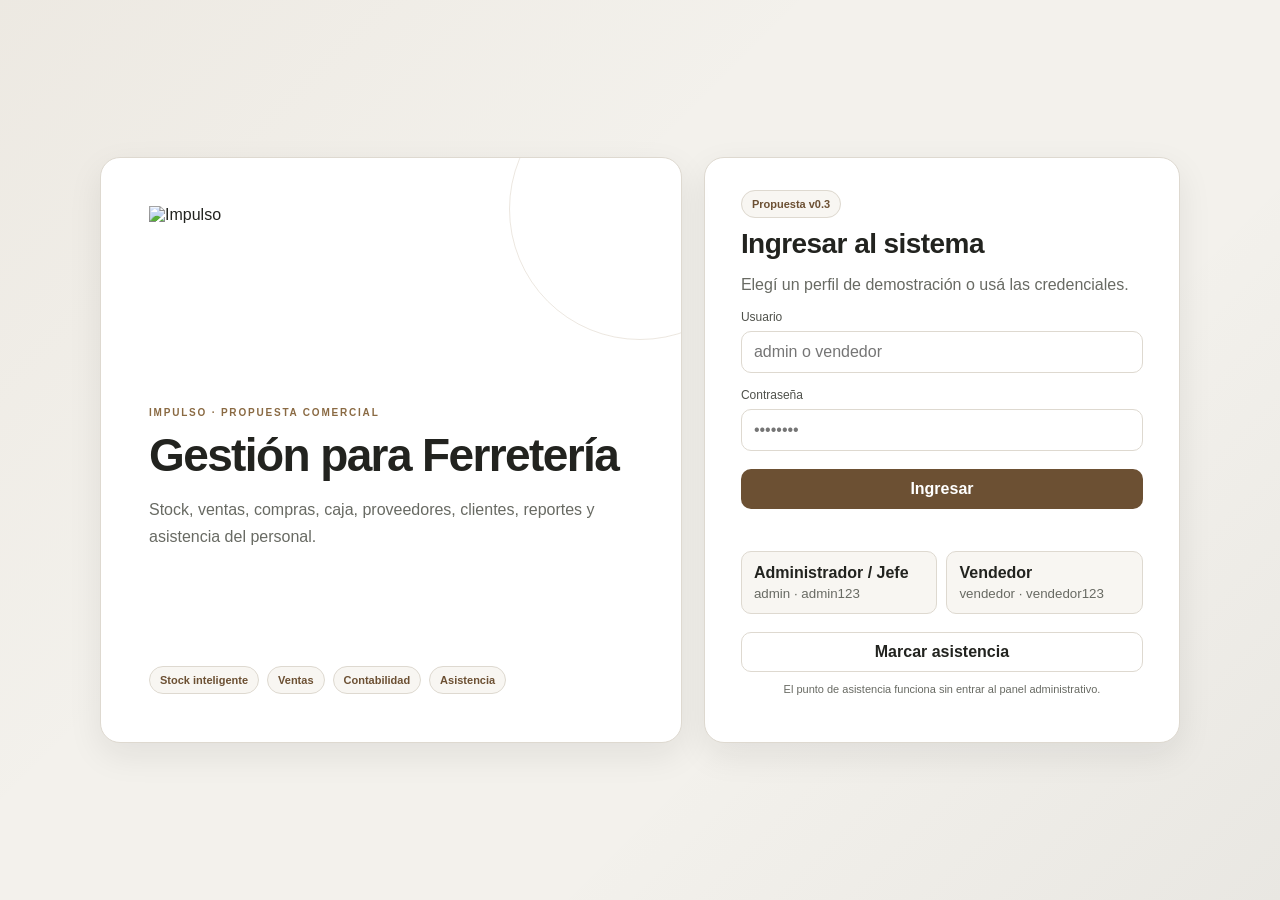
==== index.html @ e86661f8 "Add files via upload" ====
<!doctype html>
<html lang="es">
<head>
  <meta charset="utf-8">
  <meta name="viewport" content="width=device-width,initial-scale=1">
  <title>Impulso | Ferretería Demo v0.2</title>
  <link rel="stylesheet" href="styles.css">
</head>
<body>
<div id="toast" class="toast"></div>

<!-- LOGIN -->
<section id="loginView" class="login-view">
  <div class="login-layout">
    <div class="brand-panel">
      <img src="assets/logo-impulso.png" alt="Impulso" class="login-logo">
      <div>
        <span class="eyebrow">IMPULSO · PROPUESTA COMERCIAL</span>
        <h1>Gestión para Ferretería</h1>
        <p>Stock, ventas, compras, caja, proveedores, clientes, reportes y asistencia del personal.</p>
      </div>
      <div class="feature-chips">
        <span>Stock inteligente</span><span>Ventas</span><span>Contabilidad</span><span>Asistencia</span>
      </div>
    </div>

    <div class="login-card">
      <span class="pill">Propuesta v0.3</span>
      <h2>Ingresar al sistema</h2>
      <p class="muted">Elegí un perfil de demostración o usá las credenciales.</p>
      <form id="loginForm">
        <label>Usuario</label>
        <input id="username" autocomplete="username" placeholder="admin o vendedor" required>
        <label>Contraseña</label>
        <input id="password" type="password" autocomplete="current-password" placeholder="••••••••" required>
        <button class="btn primary full" type="submit">Ingresar</button>
        <div id="loginError" class="error"></div>
      </form>

      <div class="demo-users">
        <button class="demo-user" data-user="admin" data-pass="admin123">
          <b>Administrador / Jefe</b><small>admin · admin123</small>
        </button>
        <button class="demo-user" data-user="vendedor" data-pass="vendedor123">
          <b>Vendedor</b><small>vendedor · vendedor123</small>
        </button>
      </div>

      <button id="openAttendanceKiosk" class="btn secondary full">Marcar asistencia</button>
      <p class="tiny muted center">El punto de asistencia funciona sin entrar al panel administrativo.</p>
    </div>
  </div>
</section>

<!-- APP -->
<section id="appView" class="app-view hidden">
  <aside class="sidebar">
    <div class="sidebar-brand">
      <img src="assets/logo-impulso.png" alt="Impulso">
      <div><strong>IMPULSO</strong><small>Ferretería</small></div>
    </div>

    <nav id="navMenu" class="nav-menu">
      <button class="nav-item active" data-section="dashboard"><span>Dashboard</span></button>
      <button class="nav-item seller-access" data-section="ventas"><span>Ventas</span></button>
      <button class="nav-item seller-access" data-section="inventario"><span>Inventario</span></button>
      <button class="nav-item admin-only" data-section="movimientos"><span>Stock / Movimientos</span></button>
      <button class="nav-item admin-only" data-section="compras"><span>Compras</span></button>
      <button class="nav-item admin-only" data-section="proveedores"><span>Proveedores</span></button>
      <button class="nav-item seller-access" data-section="clientes"><span>Clientes</span></button>
      <button class="nav-item admin-only" data-section="contabilidad"><span>Caja / Contabilidad</span></button>
      <button class="nav-item admin-only" data-section="asistencia"><span>Asistencia</span></button>
      <button class="nav-item admin-only" data-section="reportes"><span>Reportes</span></button>
      <button class="nav-item admin-only" data-section="usuarios"><span>Usuarios</span></button>
    </nav>

    <div class="sidebar-footer">
      <div class="user-card">
        <strong id="sidebarUser">Usuario</strong>
        <small id="sidebarRole">Rol</small>
      </div>
      <button id="logoutBtn" class="btn ghost full">Cerrar sesión</button>
    </div>
  </aside>

  <main class="main">
    <header class="topbar">
      <div>
        <span class="eyebrow">FERRETERÍA · SISTEMA DE GESTIÓN</span>
        <h2 id="pageTitle">Dashboard</h2>
      </div>
      <div class="top-actions">
        <div class="status"><i></i><span>Entorno de demostración</span></div>
        <button id="resetDemo" class="btn ghost small">Restablecer demo</button>
      </div>
    </header>

    <div class="content">

      <!-- DASHBOARD -->
      <section id="dashboard" class="section active">
        <div class="hero">
          <div>
            <span class="pill">Resumen general</span>
            <h3>Visión general del negocio</h3>
            <p>Información operativa y financiera organizada para el seguimiento diario.</p>
          </div>
          <div class="hero-actions">
            <button class="btn primary seller-access" data-go="ventas">+ Nueva venta</button>
            <button class="btn secondary admin-only" data-go="compras">+ Registrar compra</button>
          </div>
        </div>

        <div class="stats-grid">
          <article class="stat-card"><span>Ventas de hoy</span><strong id="kpiSalesToday">$0</strong><small id="kpiSalesCount">0 operaciones</small></article>
          <article class="stat-card"><span>Productos</span><strong id="kpiProducts">0</strong><small>artículos activos</small></article>
          <article class="stat-card"><span>Stock crítico</span><strong id="kpiLowStock">0</strong><small>requieren reposición</small></article>
          <article class="stat-card admin-only"><span>Resultado del mes</span><strong id="kpiMonthResult">$0</strong><small>ingresos - egresos</small></article>
        </div>

        <div class="grid-2">
          <article class="panel">
            <div class="panel-head"><div><h3>Productos con stock bajo</h3><p>Prioridad de reposición.</p></div></div>
            <div id="lowStockList" class="list"></div>
          </article>
          <article class="panel">
            <div class="panel-head"><div><h3>Actividad reciente</h3><p>Últimos movimientos del negocio.</p></div></div>
            <div id="recentActivity" class="list"></div>
          </article>
        </div>

        <div class="panel admin-only top-gap">
          <div class="panel-head">
            <div><h3>Resumen mensual</h3><p>Comparación visual de ingresos y egresos.</p></div>
          </div>
          <div id="monthlyBars" class="bars"></div>
        </div>
      </section>

      <!-- VENTAS -->
      <section id="ventas" class="section seller-access">
        <div class="section-toolbar">
          <div><h3>Ventas</h3><p>Registrar ventas y consultar comprobantes recientes.</p></div>
          <button id="newSaleBtn" class="btn primary">+ Nueva venta</button>
        </div>
        <div class="stats-grid compact-3">
          <article class="stat-card"><span>Ventas de hoy</span><strong id="salesTodayTotal">$0</strong><small>importe total</small></article>
          <article class="stat-card"><span>Operaciones hoy</span><strong id="salesTodayCount">0</strong><small>comprobantes</small></article>
          <article class="stat-card"><span>Ticket promedio</span><strong id="avgTicket">$0</strong><small>promedio del día</small></article>
        </div>
        <div class="panel">
          <div class="filters">
            <input id="saleSearch" placeholder="Buscar por comprobante, cliente o vendedor...">
            <input id="saleDate" type="date">
            <select id="saleMethod"><option value="">Todos los medios</option><option>Efectivo</option><option>Transferencia</option><option>Tarjeta</option><option>Mixto</option></select>
          </div>
          <div class="table-wrap">
            <table>
              <thead><tr><th>Comprobante</th><th>Fecha</th><th>Cliente</th><th>Items</th><th>Total</th><th>Medio</th><th>Vendedor</th></tr></thead>
              <tbody id="salesTable"></tbody>
            </table>
          </div>
        </div>
      </section>

      <!-- INVENTARIO -->
      <section id="inventario" class="section seller-access">
        <div class="section-toolbar">
          <div><h3>Inventario</h3><p>Consulta rápida de productos, precios y disponibilidad.</p></div>
          <button id="newProductBtn" class="btn primary admin-only">+ Producto</button>
        </div>
        <div class="panel">
          <div class="filters filters-4">
            <input id="productSearch" placeholder="Nombre, código, marca o categoría...">
            <select id="categoryFilter"><option value="">Todas las categorías</option></select>
            <select id="brandFilter"><option value="">Todas las marcas</option></select>
            <select id="stockFilter"><option value="">Todo el stock</option><option value="low">Stock bajo</option><option value="ok">Stock normal</option><option value="zero">Sin stock</option></select>
          </div>
          <div class="table-wrap">
            <table>
              <thead><tr><th>Código</th><th>Producto</th><th>Marca</th><th>Categoría</th><th>Unidad</th><th class="admin-only">Costo</th><th>Venta</th><th>Stock</th><th>Mín.</th><th>Estado</th><th class="admin-only"></th></tr></thead>
              <tbody id="productsTable"></tbody>
            </table>
          </div>
        </div>
      </section>

      <!-- MOVIMIENTOS -->
      <section id="movimientos" class="section admin-only">
        <div class="section-toolbar">
          <div><h3>Stock y movimientos</h3><p>Trazabilidad de entradas, salidas y ajustes.</p></div>
          <button id="newStockMoveBtn" class="btn primary">+ Movimiento</button>
        </div>
        <div class="panel">
          <div class="filters">
            <input id="moveSearch" placeholder="Buscar producto, motivo o usuario...">
            <select id="moveType"><option value="">Todos los tipos</option><option>Entrada</option><option>Salida</option><option>Ajuste</option></select>
            <input id="moveDate" type="date">
          </div>
          <div class="table-wrap">
            <table>
              <thead><tr><th>Fecha</th><th>Producto</th><th>Tipo</th><th>Cantidad</th><th>Motivo</th><th>Usuario</th></tr></thead>
              <tbody id="movesTable"></tbody>
            </table>
          </div>
        </div>
      </section>

      <!-- COMPRAS -->
      <section id="compras" class="section admin-only">
        <div class="section-toolbar">
          <div><h3>Compras</h3><p>Ingresos de mercadería y costos de reposición.</p></div>
          <button id="newPurchaseBtn" class="btn primary">+ Registrar compra</button>
        </div>
        <div class="panel">
          <div class="filters">
            <input id="purchaseSearch" placeholder="Proveedor, número o producto...">
            <input id="purchaseDate" type="date">
            <select id="purchaseStatus"><option value="">Todos los estados</option><option>Pagada</option><option>Pendiente</option></select>
          </div>
          <div class="table-wrap">
            <table>
              <thead><tr><th>Nº compra</th><th>Fecha</th><th>Proveedor</th><th>Productos</th><th>Total</th><th>Estado</th><th>Medio</th></tr></thead>
              <tbody id="purchasesTable"></tbody>
            </table>
          </div>
        </div>
      </section>

      <!-- PROVEEDORES -->
      <section id="proveedores" class="section admin-only">
        <div class="section-toolbar">
          <div><h3>Proveedores</h3><p>Contacto, saldo y actividad comercial.</p></div>
          <button id="newSupplierBtn" class="btn primary">+ Proveedor</button>
        </div>
        <div class="panel">
          <div class="filters two">
            <input id="supplierSearch" placeholder="Buscar proveedor, teléfono o rubro...">
            <select id="supplierBalance"><option value="">Todos</option><option value="debt">Con saldo pendiente</option><option value="clear">Sin deuda</option></select>
          </div>
          <div class="table-wrap">
            <table>
              <thead><tr><th>Proveedor</th><th>Rubro</th><th>Teléfono</th><th>Última compra</th><th>Saldo</th><th>Estado</th></tr></thead>
              <tbody id="suppliersTable"></tbody>
            </table>
          </div>
        </div>
      </section>

      <!-- CLIENTES -->
      <section id="clientes" class="section seller-access">
        <div class="section-toolbar">
          <div><h3>Clientes</h3><p>Datos de contacto e historial básico.</p></div>
          <button id="newClientBtn" class="btn primary">+ Cliente</button>
        </div>
        <div class="panel">
          <div class="filters two">
            <input id="clientSearch" placeholder="Buscar nombre, DNI/CUIT o teléfono...">
            <select id="clientType"><option value="">Todos</option><option>Consumidor final</option><option>Cuenta corriente</option><option>Profesional</option></select>
          </div>
          <div class="table-wrap">
            <table>
              <thead><tr><th>Cliente</th><th>DNI / CUIT</th><th>Teléfono</th><th>Tipo</th><th>Compras</th><th class="admin-only">Saldo</th></tr></thead>
              <tbody id="clientsTable"></tbody>
            </table>
          </div>
        </div>
      </section>

      <!-- CONTABILIDAD -->
      <section id="contabilidad" class="section admin-only">
        <div class="section-toolbar">
          <div><h3>Caja y contabilidad</h3><p>Ingresos, egresos y control de caja diaria.</p></div>
          <button id="newAccountingBtn" class="btn primary">+ Movimiento manual</button>
        </div>
        <div class="stats-grid compact-4">
          <article class="stat-card"><span>Ingresos</span><strong id="accountIncome">$0</strong><small>mes actual</small></article>
          <article class="stat-card"><span>Egresos</span><strong id="accountExpense">$0</strong><small>mes actual</small></article>
          <article class="stat-card"><span>Resultado</span><strong id="accountBalance">$0</strong><small>mes actual</small></article>
          <article class="stat-card"><span>Caja estimada</span><strong id="cashEstimate">$0</strong><small>movimientos en efectivo</small></article>
        </div>
        <div class="panel">
          <div class="filters filters-4">
            <input id="accountSearch" placeholder="Buscar concepto o usuario...">
            <select id="accountType"><option value="">Todos</option><option>Ingreso</option><option>Egreso</option></select>
            <select id="accountMethod"><option value="">Todos los medios</option><option>Efectivo</option><option>Transferencia</option><option>Tarjeta</option><option>Mixto</option></select>
            <input id="accountDate" type="date">
          </div>
          <div class="table-wrap">
            <table>
              <thead><tr><th>Fecha</th><th>Concepto</th><th>Origen</th><th>Tipo</th><th>Monto</th><th>Medio</th><th>Usuario</th></tr></thead>
              <tbody id="accountingTable"></tbody>
            </table>
          </div>
        </div>
      </section>

      <!-- ASISTENCIA -->
      <section id="asistencia" class="section admin-only">
        <div class="section-toolbar">
          <div><h3>Asistencia del personal</h3><p>Vista exclusiva del Jefe / Administrador.</p></div>
          <button id="openKioskFromAdmin" class="btn secondary">Abrir marcador</button>
        </div>
        <div class="stats-grid compact-4">
          <article class="stat-card"><span>Presentes hoy</span><strong id="attendancePresent">0</strong><small>empleados</small></article>
          <article class="stat-card"><span>Entradas hoy</span><strong id="attendanceEntries">0</strong><small>registros</small></article>
          <article class="stat-card"><span>Salidas hoy</span><strong id="attendanceExits">0</strong><small>registros</small></article>
          <article class="stat-card"><span>Personal activo</span><strong id="attendanceEmployees">0</strong><small>empleados</small></article>
        </div>
        <div class="panel">
          <div class="filters filters-4">
            <input id="attendanceSearch" placeholder="Empleado, DNI o sector...">
            <select id="attendanceEmployee"><option value="">Todos los empleados</option></select>
            <select id="attendanceType"><option value="">Entrada y salida</option><option>Entrada</option><option>Salida</option></select>
            <input id="attendanceDate" type="date">
          </div>
          <div class="table-wrap">
            <table>
              <thead><tr><th>Fecha</th><th>Hora</th><th>Empleado</th><th>DNI</th><th>Sector</th><th>Tipo</th><th>Método</th></tr></thead>
              <tbody id="attendanceTable"></tbody>
            </table>
          </div>
        </div>
      </section>

      <!-- REPORTES -->
      <section id="reportes" class="section admin-only">
        <div class="section-toolbar">
          <div><h3>Reportes</h3><p>Indicadores útiles para el dueño del negocio.</p></div>
        </div>
        <div class="report-grid">
          <article class="panel"><h3>Productos más vendidos</h3><div id="topProductsReport" class="report-list"></div></article>
          <article class="panel"><h3>Ventas por medio de pago</h3><div id="paymentReport" class="report-list"></div></article>
          <article class="panel"><h3>Valor del inventario</h3><div id="inventoryReport" class="big-report"></div></article>
          <article class="panel"><h3>Deuda a proveedores</h3><div id="supplierDebtReport" class="big-report"></div></article>
        </div>
      </section>

      <!-- USUARIOS -->
      <section id="usuarios" class="section admin-only">
        <div class="section-toolbar">
          <div><h3>Usuarios y permisos</h3><p>Accesos separados para administración y ventas.</p></div>
          <button id="newUserBtn" class="btn primary">+ Usuario</button>
        </div>
        <div class="role-boxes">
          <div><b>Administrador / Jefe</b><span>Acceso total, contabilidad, compras, proveedores, asistencia, reportes y usuarios.</span></div>
          <div><b>Vendedor</b><span>Ventas, consulta de inventario y clientes. Sin acceso a costos internos, contabilidad ni asistencia.</span></div>
        </div>
        <div class="panel">
          <div class="table-wrap">
            <table>
              <thead><tr><th>Nombre</th><th>Usuario</th><th>Rol</th><th>Estado</th><th>Último acceso</th></tr></thead>
              <tbody id="usersTable"></tbody>
            </table>
          </div>
        </div>
      </section>
    </div>
  </main>
</section>

<!-- MODAL GENERAL -->
<div id="modal" class="modal hidden">
  <div class="modal-card">
    <div class="modal-head">
      <div><span class="eyebrow">IMPULSO · FERRETERÍA</span><h3 id="modalTitle">Nuevo registro</h3></div>
      <button id="closeModal" class="icon-btn">✕</button>
    </div>
    <form id="modalForm" class="modal-form"></form>
  </div>
</div>

<!-- KIOSCO ASISTENCIA -->
<div id="attendanceKiosk" class="kiosk hidden">
  <div class="kiosk-card">
    <div class="kiosk-head">
      <img src="assets/logo-impulso.png" alt="Impulso">
      <div><span class="eyebrow">CONTROL DE ASISTENCIA</span><h2>Marcador de empleados</h2></div>
      <button id="closeKiosk" class="icon-btn">✕</button>
    </div>
    <div class="kiosk-time"><strong id="kioskTime">--:--</strong><span id="kioskDate">--</span></div>

    <div class="fingerprint-area">
      <div class="fingerprint"><span class="fingerprint-mark"></span></div>
      <div>
        <h3>Apoyá tu huella en el lector</h3>
        <p>En esta maqueta el lector es simulado. Elegí un empleado para demostrar cómo funcionaría.</p>
      </div>
    </div>

    <div id="kioskEmployees" class="employee-buttons"></div>
    <div id="kioskResult" class="kiosk-result">Esperando lectura...</div>
    <div class="tiny muted center">En la versión real, el empleado no seleccionaría su nombre: el lector identificaría la huella automáticamente.</div>
  </div>
</div>

<script src="app.js"></script>
</body>
</html>
---- styles.css ----
:root{
  --bg:#f3f1ec;--surface:#ffffff;--surface-soft:#f8f6f2;--surface-strong:#ebe7df;
  --sidebar:#20211f;--sidebar-soft:#2a2b28;--text:#22231f;--text-soft:#686a63;
  --line:#ded9d0;--line-dark:#3a3b37;--accent:#8a6a43;--accent-soft:#e9dfd1;
  --accent-dark:#6c5033;--success:#51725e;--warning:#9b7742;--danger:#8a5652;
  --shadow:0 12px 34px rgba(31,31,28,.08);--shadow-soft:0 4px 14px rgba(31,31,28,.05);--radius:14px
}
*{box-sizing:border-box}html,body{margin:0;min-height:100%;font-family:Inter,Segoe UI,Arial,sans-serif;background:var(--bg);color:var(--text)}
button,input,select{font:inherit}button{cursor:pointer}.hidden{display:none!important}.muted{color:var(--text-soft)}.tiny{font-size:11px}.center{text-align:center}
.login-view{min-height:100vh;display:grid;place-items:center;padding:28px;background:linear-gradient(135deg,rgba(138,106,67,.06),transparent 38%),linear-gradient(315deg,rgba(45,46,42,.05),transparent 34%),var(--bg)}
.login-layout{width:min(1080px,100%);display:grid;grid-template-columns:1.1fr .9fr;gap:22px}
.brand-panel,.login-card{background:var(--surface);border:1px solid var(--line);border-radius:20px;box-shadow:var(--shadow)}
.brand-panel{padding:48px;min-height:560px;display:flex;flex-direction:column;justify-content:space-between;position:relative;overflow:hidden}
.brand-panel:after{content:"";position:absolute;width:260px;height:260px;border:1px solid rgba(138,106,67,.16);border-radius:50%;right:-90px;top:-80px}
.login-logo{width:96px;height:96px;object-fit:contain;z-index:1}.brand-panel h1{font-size:46px;line-height:1.04;margin:12px 0 14px;letter-spacing:-.035em}
.brand-panel p{font-size:16px;line-height:1.7;color:var(--text-soft);max-width:620px}.eyebrow{font-size:10px;font-weight:800;letter-spacing:.18em;color:var(--accent);text-transform:uppercase}
.feature-chips{display:flex;gap:8px;flex-wrap:wrap}.feature-chips span,.pill{border:1px solid var(--line);background:var(--surface-soft);color:var(--accent-dark);padding:7px 10px;border-radius:999px;font-size:11px;font-weight:700}
.login-card{padding:36px;align-self:center}.login-card h2{font-size:28px;margin:16px 0 7px;letter-spacing:-.02em}
label{display:block;font-size:12px;color:#4f514b;margin:15px 0 7px}input,select{width:100%;background:#fff;color:var(--text);border:1px solid var(--line);border-radius:10px;padding:11px 12px;outline:none;transition:.18s}
input:focus,select:focus{border-color:#aa8a63;box-shadow:0 0 0 3px rgba(138,106,67,.09)}
.btn{border:1px solid transparent;border-radius:10px;padding:10px 14px;font-weight:700;color:#fff;background:var(--sidebar);transition:.18s}.btn:hover{transform:translateY(-1px);box-shadow:var(--shadow-soft)}
.btn.primary{background:var(--accent-dark)}.btn.secondary{background:#fff;border-color:var(--line);color:var(--text)}.btn.ghost{background:transparent;border-color:var(--line-dark);color:#e7e5df}.btn.small{padding:8px 10px;font-size:12px}.full{width:100%;margin-top:18px}
.demo-users{display:grid;grid-template-columns:1fr 1fr;gap:9px;margin-top:18px}.demo-user{background:var(--surface-soft);color:var(--text);border:1px solid var(--line);border-radius:10px;padding:12px;text-align:left;transition:.18s}.demo-user:hover{border-color:#b79b79;background:#fbfaf7}.demo-user small{display:block;color:var(--text-soft);margin-top:4px}.error{color:var(--danger);font-size:12px;min-height:16px;margin-top:8px}
.app-view{min-height:100vh;display:grid;grid-template-columns:250px minmax(0,1fr)}.sidebar{position:sticky;top:0;height:100vh;background:var(--sidebar);border-right:1px solid #171815;padding:18px;display:flex;flex-direction:column;overflow:auto}
.sidebar-brand{display:flex;align-items:center;gap:11px;padding:4px 5px 20px;border-bottom:1px solid var(--line-dark);margin-bottom:14px}.sidebar-brand img{width:40px;height:40px;object-fit:contain;border-radius:8px}.sidebar-brand strong{display:block;letter-spacing:.09em;color:#f5f2ea;font-size:13px}.sidebar-brand small{color:#9e9f98;font-size:11px}
.nav-menu{display:flex;flex-direction:column;gap:3px}.nav-item{position:relative;border:0;background:transparent;color:#b8b8b1;text-align:left;padding:10px 11px 10px 14px;border-radius:8px;display:flex;align-items:center;font-size:12.5px;transition:.16s}.nav-item:before{content:"";width:3px;height:16px;border-radius:3px;background:transparent;margin-right:10px}.nav-item:hover{background:#292a27;color:#f4f1e9}.nav-item.active{background:#302f2b;color:#fff}.nav-item.active:before{background:#b79a76}
.sidebar-footer{margin-top:auto;padding-top:16px}.user-card{border:1px solid var(--line-dark);background:#262724;border-radius:10px;padding:11px}.user-card strong,.user-card small{display:block}.user-card strong{color:#f3efe7}.user-card small{color:#9b9c96;margin-top:3px}
.main{min-width:0}.topbar{height:82px;display:flex;align-items:center;justify-content:space-between;border-bottom:1px solid var(--line);padding:0 26px;background:rgba(243,241,236,.92);backdrop-filter:blur(12px);position:sticky;top:0;z-index:5}.topbar h2{margin:5px 0 0;font-size:21px;letter-spacing:-.02em}.top-actions{display:flex;gap:10px;align-items:center}.status{display:flex;gap:7px;align-items:center;color:var(--text-soft);font-size:11px}.status i{width:7px;height:7px;border-radius:50%;background:var(--success)}.topbar .btn.ghost{border-color:var(--line);color:var(--text);background:#fff}
.content{padding:24px}.section{display:none}.section.active{display:block}.hero{border:1px solid var(--line);background:linear-gradient(135deg,#fff,#f8f5ef);border-radius:16px;padding:24px;display:flex;justify-content:space-between;align-items:center;gap:20px;box-shadow:var(--shadow-soft)}.hero h3{font-size:28px;margin:10px 0 7px;letter-spacing:-.03em}.hero p,.section-toolbar p,.panel p{color:var(--text-soft);margin:0;line-height:1.55}.hero-actions{display:flex;gap:8px;flex-wrap:wrap}
.stats-grid{display:grid;grid-template-columns:repeat(4,1fr);gap:13px;margin:16px 0}.compact-3{grid-template-columns:repeat(3,1fr)}.compact-4{grid-template-columns:repeat(4,1fr)}.stat-card,.panel{background:var(--surface);border:1px solid var(--line);border-radius:var(--radius);box-shadow:var(--shadow-soft)}.stat-card{padding:18px}.stat-card span{font-size:11px;color:var(--text-soft);text-transform:uppercase;letter-spacing:.06em}.stat-card strong{display:block;font-size:24px;margin:9px 0 6px;letter-spacing:-.025em}.stat-card small{color:#8a8b85}
.grid-2{display:grid;grid-template-columns:1fr 1fr;gap:14px}.panel{padding:18px}.panel-head{display:flex;justify-content:space-between;align-items:center;margin-bottom:8px}.panel-head h3,.panel h3{margin:0 0 5px;font-size:16px}.top-gap{margin-top:14px}.list{display:flex;flex-direction:column}.list-row{display:flex;justify-content:space-between;gap:12px;align-items:center;border-bottom:1px solid #ece8e1;padding:12px 0}.list-row:last-child{border-bottom:0}.list-row strong{font-size:12.5px}.list-row span{display:block;color:var(--text-soft);font-size:11px;margin-top:3px}
.badge{display:inline-flex;padding:5px 8px;border-radius:999px;font-size:10px;font-weight:800;white-space:nowrap;border:1px solid transparent}.badge.good{background:#edf3ef;color:#4f705d;border-color:#d8e6dc}.badge.bad{background:#f6eeee;color:#83504d;border-color:#ead5d3}.badge.warn{background:#f6f0e6;color:#8b6b38;border-color:#e7dbc6}.badge.info{background:#f2eee8;color:#765b3b;border-color:#e3d8ca}.badge.purple{background:#f0eeee;color:#625b65;border-color:#ded9df}
.section-toolbar{display:flex;justify-content:space-between;align-items:end;gap:18px;margin-bottom:14px}.section-toolbar h3{font-size:22px;margin:0 0 5px;letter-spacing:-.02em}.filters{display:grid;grid-template-columns:1.5fr .8fr .8fr;gap:9px;margin-bottom:13px}.filters.two{grid-template-columns:1.5fr .8fr}.filters-4{grid-template-columns:1.4fr .8fr .8fr .8fr}
.table-wrap{overflow:auto;border:1px solid var(--line);border-radius:10px}table{width:100%;border-collapse:collapse;min-width:860px;background:#fff}th{font-size:10px;text-transform:uppercase;letter-spacing:.08em;color:#77786f;text-align:left;border-bottom:1px solid var(--line);padding:11px 10px;background:#f7f5f1;position:sticky;top:0}td{font-size:12px;border-bottom:1px solid #ece9e3;padding:12px 10px;color:#3c3e39}tbody tr:hover{background:#faf8f4}.table-btn{border:1px solid var(--line);background:#fff;color:var(--text);border-radius:8px;padding:6px 8px;font-size:10px}
.bars{display:flex;flex-direction:column;gap:10px}.bar-row{display:grid;grid-template-columns:85px 1fr 100px;gap:10px;align-items:center}.bar-track{height:8px;border-radius:999px;background:#ebe7df;overflow:hidden}.bar-fill{height:100%;border-radius:999px;background:var(--accent)}.bar-row strong{font-size:12px}.bar-row span{font-size:11px;color:var(--text-soft)}
.role-boxes{display:grid;grid-template-columns:1fr 1fr;gap:10px;margin-bottom:13px}.role-boxes>div{border:1px solid var(--line);background:var(--surface-soft);border-radius:11px;padding:13px}.role-boxes b,.role-boxes span{display:block}.role-boxes span{font-size:11px;color:var(--text-soft);line-height:1.5;margin-top:4px}.report-grid{display:grid;grid-template-columns:1fr 1fr;gap:14px}.report-list{margin-top:12px}.report-item{display:grid;grid-template-columns:1fr auto;gap:10px;padding:10px 0;border-bottom:1px solid #ebe7df}.report-item span{color:var(--text-soft);font-size:12px}.big-report{font-size:32px;font-weight:800;margin-top:18px;letter-spacing:-.03em}.big-report small{display:block;font-size:11px;font-weight:500;color:var(--text-soft);margin-top:5px}
.modal{position:fixed;inset:0;background:rgba(26,27,24,.56);display:grid;place-items:center;padding:18px;z-index:30}.modal-card{width:min(680px,100%);max-height:90vh;overflow:auto;background:#fff;border:1px solid var(--line);border-radius:18px;box-shadow:var(--shadow)}.modal-head{display:flex;justify-content:space-between;align-items:flex-start;padding:18px 18px 0}.modal-head h3{margin:5px 0 0}.icon-btn{border:1px solid var(--line);background:#fff;color:var(--text);width:35px;height:35px;border-radius:9px}.modal-form{padding:0 18px 18px}.form-grid{display:grid;grid-template-columns:1fr 1fr;gap:10px}.span-2{grid-column:span 2}
.toast{position:fixed;right:20px;bottom:20px;background:#262724;color:#f4f1ea;border:1px solid #363733;border-radius:10px;padding:12px 15px;z-index:50;opacity:0;transform:translateY(10px);transition:.2s;pointer-events:none}.toast.show{opacity:1;transform:none}
.kiosk{position:fixed;inset:0;background:linear-gradient(135deg,rgba(138,106,67,.06),transparent 35%),var(--bg);z-index:40;display:grid;place-items:center;padding:18px}.kiosk-card{width:min(760px,100%);background:#fff;border:1px solid var(--line);border-radius:20px;padding:24px;box-shadow:var(--shadow)}.kiosk-head{display:grid;grid-template-columns:56px 1fr 38px;gap:12px;align-items:center}.kiosk-head img{width:56px;height:56px;object-fit:contain}.kiosk-head h2{margin:4px 0 0}.kiosk-time{text-align:center;padding:22px 0}.kiosk-time strong{font-size:54px;display:block;letter-spacing:-.04em}.kiosk-time span{color:var(--text-soft)}
.fingerprint-area{display:flex;gap:15px;align-items:center;border:1px solid var(--line);background:var(--surface-soft);border-radius:14px;padding:16px}.fingerprint{width:54px;height:54px;border-radius:50%;border:1px solid #bba990;display:grid;place-items:center;flex:0 0 auto}.fingerprint-mark{width:22px;height:30px;border:2px solid var(--accent);border-radius:50% 50% 42% 42%;position:relative}.fingerprint-mark:before,.fingerprint-mark:after{content:"";position:absolute;border:1px solid var(--accent);border-radius:50%}.fingerprint-mark:before{inset:4px}.fingerprint-mark:after{inset:8px}.fingerprint-area h3{margin:0 0 5px}.fingerprint-area p{margin:0;color:var(--text-soft);font-size:12px;line-height:1.5}.employee-buttons{display:grid;grid-template-columns:repeat(2,1fr);gap:9px;margin:14px 0}.employee-buttons button{border:1px solid var(--line);background:#fff;color:var(--text);border-radius:10px;padding:12px;text-align:left}.employee-buttons button:hover{background:var(--surface-soft)}.employee-buttons small{display:block;color:var(--text-soft);margin-top:3px}.kiosk-result{padding:14px;border-radius:11px;background:var(--surface-soft);border:1px solid var(--line);text-align:center;margin-bottom:10px;font-weight:700}.kiosk-result.good{border-color:#cbdacc;color:#4f705d;background:#f2f6f3}
@media(max-width:1050px){.stats-grid,.compact-4{grid-template-columns:repeat(2,1fr)}.login-layout{grid-template-columns:1fr}.brand-panel{min-height:330px}.brand-panel h1{font-size:38px}}
@media(max-width:780px){.app-view{grid-template-columns:1fr}.sidebar{position:relative;height:auto;border-right:0;border-bottom:1px solid #171815}.nav-menu{display:grid;grid-template-columns:repeat(2,1fr)}.sidebar-footer{margin-top:14px}.topbar{position:relative;height:auto;padding:16px;gap:12px;align-items:flex-start}.content{padding:14px}.grid-2,.report-grid,.role-boxes,.stats-grid,.compact-3,.compact-4,.filters,.filters.two,.filters-4{grid-template-columns:1fr}.hero,.section-toolbar{flex-direction:column;align-items:flex-start}.form-grid{grid-template-columns:1fr}.span-2{grid-column:span 1}.demo-users,.employee-buttons{grid-template-columns:1fr}.kiosk-time strong{font-size:42px}}
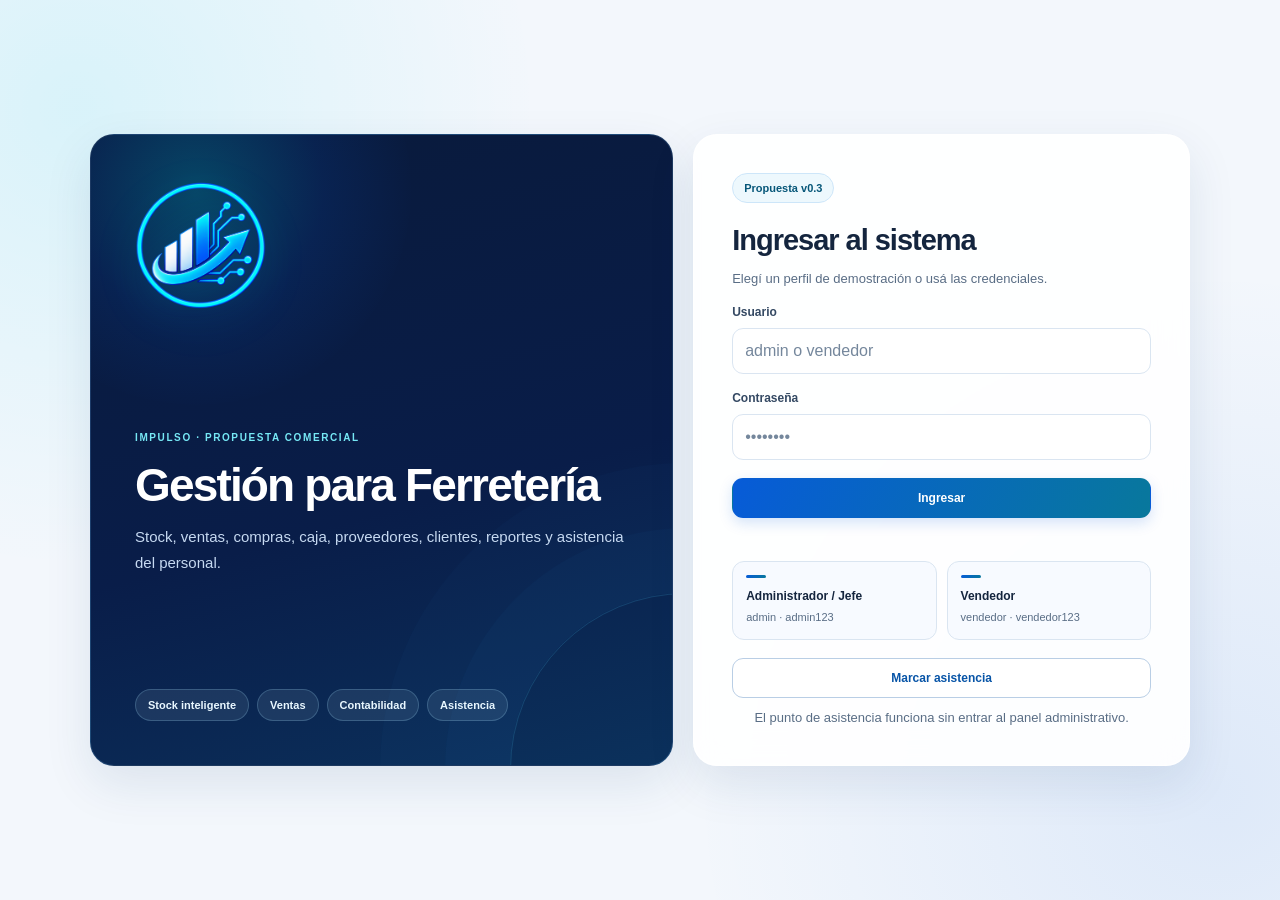
==== commit 89b5e09b: "style: moderniza interfaz y actualiza identidad visual" ====
--- a/index.html
+++ b/index.html
@@ -13,7 +13,7 @@
 <section id="loginView" class="login-view">
   <div class="login-layout">
     <div class="brand-panel">
-      <img src="assets/logo-impulso.png" alt="Impulso" class="login-logo">
+      <img src="Imagen de ChatGPT 30 sept 2026, 12_30_55 p.m..png" alt="Impulso" class="login-logo">
       <div>
         <span class="eyebrow">IMPULSO · PROPUESTA COMERCIAL</span>
         <h1>Gestión para Ferretería</h1>
@@ -56,7 +56,7 @@
 <section id="appView" class="app-view hidden">
   <aside class="sidebar">
     <div class="sidebar-brand">
-      <img src="assets/logo-impulso.png" alt="Impulso">
+      <img src="Imagen de ChatGPT 30 sept 2026, 12_30_55 p.m..png" alt="Impulso">
       <div><strong>IMPULSO</strong><small>Ferretería</small></div>
     </div>
 
@@ -374,7 +374,7 @@
 <div id="attendanceKiosk" class="kiosk hidden">
   <div class="kiosk-card">
     <div class="kiosk-head">
-      <img src="assets/logo-impulso.png" alt="Impulso">
+      <img src="Imagen de ChatGPT 30 sept 2026, 12_30_55 p.m..png" alt="Impulso">
       <div><span class="eyebrow">CONTROL DE ASISTENCIA</span><h2>Marcador de empleados</h2></div>
       <button id="closeKiosk" class="icon-btn">✕</button>
     </div>
@@ -396,4 +396,4 @@
 
 <script src="app.js"></script>
 </body>
-</html>+</html>
--- a/styles.css
+++ b/styles.css
@@ -1,42 +1,320 @@
-:root{
-  --bg:#f3f1ec;--surface:#ffffff;--surface-soft:#f8f6f2;--surface-strong:#ebe7df;
-  --sidebar:#20211f;--sidebar-soft:#2a2b28;--text:#22231f;--text-soft:#686a63;
-  --line:#ded9d0;--line-dark:#3a3b37;--accent:#8a6a43;--accent-soft:#e9dfd1;
-  --accent-dark:#6c5033;--success:#51725e;--warning:#9b7742;--danger:#8a5652;
-  --shadow:0 12px 34px rgba(31,31,28,.08);--shadow-soft:0 4px 14px rgba(31,31,28,.05);--radius:14px
-}
-*{box-sizing:border-box}html,body{margin:0;min-height:100%;font-family:Inter,Segoe UI,Arial,sans-serif;background:var(--bg);color:var(--text)}
-button,input,select{font:inherit}button{cursor:pointer}.hidden{display:none!important}.muted{color:var(--text-soft)}.tiny{font-size:11px}.center{text-align:center}
-.login-view{min-height:100vh;display:grid;place-items:center;padding:28px;background:linear-gradient(135deg,rgba(138,106,67,.06),transparent 38%),linear-gradient(315deg,rgba(45,46,42,.05),transparent 34%),var(--bg)}
-.login-layout{width:min(1080px,100%);display:grid;grid-template-columns:1.1fr .9fr;gap:22px}
-.brand-panel,.login-card{background:var(--surface);border:1px solid var(--line);border-radius:20px;box-shadow:var(--shadow)}
-.brand-panel{padding:48px;min-height:560px;display:flex;flex-direction:column;justify-content:space-between;position:relative;overflow:hidden}
-.brand-panel:after{content:"";position:absolute;width:260px;height:260px;border:1px solid rgba(138,106,67,.16);border-radius:50%;right:-90px;top:-80px}
-.login-logo{width:96px;height:96px;object-fit:contain;z-index:1}.brand-panel h1{font-size:46px;line-height:1.04;margin:12px 0 14px;letter-spacing:-.035em}
-.brand-panel p{font-size:16px;line-height:1.7;color:var(--text-soft);max-width:620px}.eyebrow{font-size:10px;font-weight:800;letter-spacing:.18em;color:var(--accent);text-transform:uppercase}
-.feature-chips{display:flex;gap:8px;flex-wrap:wrap}.feature-chips span,.pill{border:1px solid var(--line);background:var(--surface-soft);color:var(--accent-dark);padding:7px 10px;border-radius:999px;font-size:11px;font-weight:700}
-.login-card{padding:36px;align-self:center}.login-card h2{font-size:28px;margin:16px 0 7px;letter-spacing:-.02em}
-label{display:block;font-size:12px;color:#4f514b;margin:15px 0 7px}input,select{width:100%;background:#fff;color:var(--text);border:1px solid var(--line);border-radius:10px;padding:11px 12px;outline:none;transition:.18s}
-input:focus,select:focus{border-color:#aa8a63;box-shadow:0 0 0 3px rgba(138,106,67,.09)}
-.btn{border:1px solid transparent;border-radius:10px;padding:10px 14px;font-weight:700;color:#fff;background:var(--sidebar);transition:.18s}.btn:hover{transform:translateY(-1px);box-shadow:var(--shadow-soft)}
-.btn.primary{background:var(--accent-dark)}.btn.secondary{background:#fff;border-color:var(--line);color:var(--text)}.btn.ghost{background:transparent;border-color:var(--line-dark);color:#e7e5df}.btn.small{padding:8px 10px;font-size:12px}.full{width:100%;margin-top:18px}
-.demo-users{display:grid;grid-template-columns:1fr 1fr;gap:9px;margin-top:18px}.demo-user{background:var(--surface-soft);color:var(--text);border:1px solid var(--line);border-radius:10px;padding:12px;text-align:left;transition:.18s}.demo-user:hover{border-color:#b79b79;background:#fbfaf7}.demo-user small{display:block;color:var(--text-soft);margin-top:4px}.error{color:var(--danger);font-size:12px;min-height:16px;margin-top:8px}
-.app-view{min-height:100vh;display:grid;grid-template-columns:250px minmax(0,1fr)}.sidebar{position:sticky;top:0;height:100vh;background:var(--sidebar);border-right:1px solid #171815;padding:18px;display:flex;flex-direction:column;overflow:auto}
-.sidebar-brand{display:flex;align-items:center;gap:11px;padding:4px 5px 20px;border-bottom:1px solid var(--line-dark);margin-bottom:14px}.sidebar-brand img{width:40px;height:40px;object-fit:contain;border-radius:8px}.sidebar-brand strong{display:block;letter-spacing:.09em;color:#f5f2ea;font-size:13px}.sidebar-brand small{color:#9e9f98;font-size:11px}
-.nav-menu{display:flex;flex-direction:column;gap:3px}.nav-item{position:relative;border:0;background:transparent;color:#b8b8b1;text-align:left;padding:10px 11px 10px 14px;border-radius:8px;display:flex;align-items:center;font-size:12.5px;transition:.16s}.nav-item:before{content:"";width:3px;height:16px;border-radius:3px;background:transparent;margin-right:10px}.nav-item:hover{background:#292a27;color:#f4f1e9}.nav-item.active{background:#302f2b;color:#fff}.nav-item.active:before{background:#b79a76}
-.sidebar-footer{margin-top:auto;padding-top:16px}.user-card{border:1px solid var(--line-dark);background:#262724;border-radius:10px;padding:11px}.user-card strong,.user-card small{display:block}.user-card strong{color:#f3efe7}.user-card small{color:#9b9c96;margin-top:3px}
-.main{min-width:0}.topbar{height:82px;display:flex;align-items:center;justify-content:space-between;border-bottom:1px solid var(--line);padding:0 26px;background:rgba(243,241,236,.92);backdrop-filter:blur(12px);position:sticky;top:0;z-index:5}.topbar h2{margin:5px 0 0;font-size:21px;letter-spacing:-.02em}.top-actions{display:flex;gap:10px;align-items:center}.status{display:flex;gap:7px;align-items:center;color:var(--text-soft);font-size:11px}.status i{width:7px;height:7px;border-radius:50%;background:var(--success)}.topbar .btn.ghost{border-color:var(--line);color:var(--text);background:#fff}
-.content{padding:24px}.section{display:none}.section.active{display:block}.hero{border:1px solid var(--line);background:linear-gradient(135deg,#fff,#f8f5ef);border-radius:16px;padding:24px;display:flex;justify-content:space-between;align-items:center;gap:20px;box-shadow:var(--shadow-soft)}.hero h3{font-size:28px;margin:10px 0 7px;letter-spacing:-.03em}.hero p,.section-toolbar p,.panel p{color:var(--text-soft);margin:0;line-height:1.55}.hero-actions{display:flex;gap:8px;flex-wrap:wrap}
-.stats-grid{display:grid;grid-template-columns:repeat(4,1fr);gap:13px;margin:16px 0}.compact-3{grid-template-columns:repeat(3,1fr)}.compact-4{grid-template-columns:repeat(4,1fr)}.stat-card,.panel{background:var(--surface);border:1px solid var(--line);border-radius:var(--radius);box-shadow:var(--shadow-soft)}.stat-card{padding:18px}.stat-card span{font-size:11px;color:var(--text-soft);text-transform:uppercase;letter-spacing:.06em}.stat-card strong{display:block;font-size:24px;margin:9px 0 6px;letter-spacing:-.025em}.stat-card small{color:#8a8b85}
-.grid-2{display:grid;grid-template-columns:1fr 1fr;gap:14px}.panel{padding:18px}.panel-head{display:flex;justify-content:space-between;align-items:center;margin-bottom:8px}.panel-head h3,.panel h3{margin:0 0 5px;font-size:16px}.top-gap{margin-top:14px}.list{display:flex;flex-direction:column}.list-row{display:flex;justify-content:space-between;gap:12px;align-items:center;border-bottom:1px solid #ece8e1;padding:12px 0}.list-row:last-child{border-bottom:0}.list-row strong{font-size:12.5px}.list-row span{display:block;color:var(--text-soft);font-size:11px;margin-top:3px}
-.badge{display:inline-flex;padding:5px 8px;border-radius:999px;font-size:10px;font-weight:800;white-space:nowrap;border:1px solid transparent}.badge.good{background:#edf3ef;color:#4f705d;border-color:#d8e6dc}.badge.bad{background:#f6eeee;color:#83504d;border-color:#ead5d3}.badge.warn{background:#f6f0e6;color:#8b6b38;border-color:#e7dbc6}.badge.info{background:#f2eee8;color:#765b3b;border-color:#e3d8ca}.badge.purple{background:#f0eeee;color:#625b65;border-color:#ded9df}
-.section-toolbar{display:flex;justify-content:space-between;align-items:end;gap:18px;margin-bottom:14px}.section-toolbar h3{font-size:22px;margin:0 0 5px;letter-spacing:-.02em}.filters{display:grid;grid-template-columns:1.5fr .8fr .8fr;gap:9px;margin-bottom:13px}.filters.two{grid-template-columns:1.5fr .8fr}.filters-4{grid-template-columns:1.4fr .8fr .8fr .8fr}
-.table-wrap{overflow:auto;border:1px solid var(--line);border-radius:10px}table{width:100%;border-collapse:collapse;min-width:860px;background:#fff}th{font-size:10px;text-transform:uppercase;letter-spacing:.08em;color:#77786f;text-align:left;border-bottom:1px solid var(--line);padding:11px 10px;background:#f7f5f1;position:sticky;top:0}td{font-size:12px;border-bottom:1px solid #ece9e3;padding:12px 10px;color:#3c3e39}tbody tr:hover{background:#faf8f4}.table-btn{border:1px solid var(--line);background:#fff;color:var(--text);border-radius:8px;padding:6px 8px;font-size:10px}
-.bars{display:flex;flex-direction:column;gap:10px}.bar-row{display:grid;grid-template-columns:85px 1fr 100px;gap:10px;align-items:center}.bar-track{height:8px;border-radius:999px;background:#ebe7df;overflow:hidden}.bar-fill{height:100%;border-radius:999px;background:var(--accent)}.bar-row strong{font-size:12px}.bar-row span{font-size:11px;color:var(--text-soft)}
-.role-boxes{display:grid;grid-template-columns:1fr 1fr;gap:10px;margin-bottom:13px}.role-boxes>div{border:1px solid var(--line);background:var(--surface-soft);border-radius:11px;padding:13px}.role-boxes b,.role-boxes span{display:block}.role-boxes span{font-size:11px;color:var(--text-soft);line-height:1.5;margin-top:4px}.report-grid{display:grid;grid-template-columns:1fr 1fr;gap:14px}.report-list{margin-top:12px}.report-item{display:grid;grid-template-columns:1fr auto;gap:10px;padding:10px 0;border-bottom:1px solid #ebe7df}.report-item span{color:var(--text-soft);font-size:12px}.big-report{font-size:32px;font-weight:800;margin-top:18px;letter-spacing:-.03em}.big-report small{display:block;font-size:11px;font-weight:500;color:var(--text-soft);margin-top:5px}
-.modal{position:fixed;inset:0;background:rgba(26,27,24,.56);display:grid;place-items:center;padding:18px;z-index:30}.modal-card{width:min(680px,100%);max-height:90vh;overflow:auto;background:#fff;border:1px solid var(--line);border-radius:18px;box-shadow:var(--shadow)}.modal-head{display:flex;justify-content:space-between;align-items:flex-start;padding:18px 18px 0}.modal-head h3{margin:5px 0 0}.icon-btn{border:1px solid var(--line);background:#fff;color:var(--text);width:35px;height:35px;border-radius:9px}.modal-form{padding:0 18px 18px}.form-grid{display:grid;grid-template-columns:1fr 1fr;gap:10px}.span-2{grid-column:span 2}
-.toast{position:fixed;right:20px;bottom:20px;background:#262724;color:#f4f1ea;border:1px solid #363733;border-radius:10px;padding:12px 15px;z-index:50;opacity:0;transform:translateY(10px);transition:.2s;pointer-events:none}.toast.show{opacity:1;transform:none}
-.kiosk{position:fixed;inset:0;background:linear-gradient(135deg,rgba(138,106,67,.06),transparent 35%),var(--bg);z-index:40;display:grid;place-items:center;padding:18px}.kiosk-card{width:min(760px,100%);background:#fff;border:1px solid var(--line);border-radius:20px;padding:24px;box-shadow:var(--shadow)}.kiosk-head{display:grid;grid-template-columns:56px 1fr 38px;gap:12px;align-items:center}.kiosk-head img{width:56px;height:56px;object-fit:contain}.kiosk-head h2{margin:4px 0 0}.kiosk-time{text-align:center;padding:22px 0}.kiosk-time strong{font-size:54px;display:block;letter-spacing:-.04em}.kiosk-time span{color:var(--text-soft)}
-.fingerprint-area{display:flex;gap:15px;align-items:center;border:1px solid var(--line);background:var(--surface-soft);border-radius:14px;padding:16px}.fingerprint{width:54px;height:54px;border-radius:50%;border:1px solid #bba990;display:grid;place-items:center;flex:0 0 auto}.fingerprint-mark{width:22px;height:30px;border:2px solid var(--accent);border-radius:50% 50% 42% 42%;position:relative}.fingerprint-mark:before,.fingerprint-mark:after{content:"";position:absolute;border:1px solid var(--accent);border-radius:50%}.fingerprint-mark:before{inset:4px}.fingerprint-mark:after{inset:8px}.fingerprint-area h3{margin:0 0 5px}.fingerprint-area p{margin:0;color:var(--text-soft);font-size:12px;line-height:1.5}.employee-buttons{display:grid;grid-template-columns:repeat(2,1fr);gap:9px;margin:14px 0}.employee-buttons button{border:1px solid var(--line);background:#fff;color:var(--text);border-radius:10px;padding:12px;text-align:left}.employee-buttons button:hover{background:var(--surface-soft)}.employee-buttons small{display:block;color:var(--text-soft);margin-top:3px}.kiosk-result{padding:14px;border-radius:11px;background:var(--surface-soft);border:1px solid var(--line);text-align:center;margin-bottom:10px;font-weight:700}.kiosk-result.good{border-color:#cbdacc;color:#4f705d;background:#f2f6f3}
-@media(max-width:1050px){.stats-grid,.compact-4{grid-template-columns:repeat(2,1fr)}.login-layout{grid-template-columns:1fr}.brand-panel{min-height:330px}.brand-panel h1{font-size:38px}}
-@media(max-width:780px){.app-view{grid-template-columns:1fr}.sidebar{position:relative;height:auto;border-right:0;border-bottom:1px solid #171815}.nav-menu{display:grid;grid-template-columns:repeat(2,1fr)}.sidebar-footer{margin-top:14px}.topbar{position:relative;height:auto;padding:16px;gap:12px;align-items:flex-start}.content{padding:14px}.grid-2,.report-grid,.role-boxes,.stats-grid,.compact-3,.compact-4,.filters,.filters.two,.filters-4{grid-template-columns:1fr}.hero,.section-toolbar{flex-direction:column;align-items:flex-start}.form-grid{grid-template-columns:1fr}.span-2{grid-column:span 1}.demo-users,.employee-buttons{grid-template-columns:1fr}.kiosk-time strong{font-size:42px}}
+:root {
+  /* Azul eléctrico, azul profundo y cian tomados del logo original. */
+  --primary: #075bd8;
+  --primary-dark: #091d49;
+  --accent: #00cfe8;
+  --background: #f3f7fc;
+  --surface: #ffffff;
+  --surface-soft: #f7faff;
+  --text: #14253e;
+  --muted: #596d85;
+  --border: #dae5f1;
+  --border-strong: #b9cee5;
+  --success: #196747;
+  --warning: #805412;
+  --danger: #a63243;
+  --gradient-primary: linear-gradient(115deg, var(--primary) 0%, #08789c 100%);
+  --gradient-dark: linear-gradient(165deg, #091a3b 0%, var(--primary-dark) 58%, #0b315c 100%);
+  --shadow-sm: 0 4px 18px rgba(22, 55, 100, .055);
+  --shadow-md: 0 18px 48px rgba(19, 54, 103, .10);
+  --radius: 16px;
+  --focus-ring: 0 0 0 3px rgba(7, 91, 216, .20);
+}
+
+* { box-sizing: border-box; }
+html, body { margin: 0; min-height: 100%; font-family: Inter, "Segoe UI", Arial, sans-serif; background: var(--background); color: var(--text); }
+body { line-height: 1.5; }
+button, input, select { font: inherit; }
+button { cursor: pointer; }
+img { max-width: 100%; }
+.hidden { display: none !important; }
+.muted { color: var(--muted); }
+.tiny { font-size: 11px; }
+.center { text-align: center; }
+::selection { background: #c7f3fc; color: var(--primary-dark); }
+
+/* Ingreso */
+.login-view {
+  min-height: 100vh;
+  display: grid;
+  place-items: center;
+  padding: 28px;
+  background: radial-gradient(circle at 6% 12%, rgba(0, 207, 232, .11), transparent 32%),
+              radial-gradient(circle at 95% 88%, rgba(7, 91, 216, .09), transparent 36%), var(--background);
+}
+.login-layout { width: min(1100px, 100%); display: grid; grid-template-columns: 1.08fr .92fr; gap: 20px; align-items: stretch; }
+.brand-panel, .login-card { border-radius: 24px; box-shadow: var(--shadow-md); }
+.brand-panel {
+  min-width: 0;
+  min-height: 570px;
+  padding: 44px;
+  display: flex;
+  flex-direction: column;
+  justify-content: space-between;
+  position: relative;
+  isolation: isolate;
+  overflow: hidden;
+  background: var(--gradient-dark);
+  border: 1px solid rgba(125, 201, 255, .18);
+  color: #fff;
+}
+.brand-panel::before {
+  content: "";
+  position: absolute;
+  z-index: -1;
+  width: 430px;
+  height: 430px;
+  left: -110px;
+  top: -160px;
+  border-radius: 50%;
+  background: radial-gradient(circle, rgba(0, 207, 232, .24), rgba(7, 91, 216, .12) 42%, transparent 72%);
+  pointer-events: none;
+}
+.brand-panel::after {
+  content: "";
+  position: absolute;
+  z-index: -1;
+  width: 350px;
+  height: 350px;
+  right: -190px;
+  bottom: -180px;
+  border: 1px solid rgba(74, 196, 238, .18);
+  border-radius: 50%;
+  box-shadow: 0 0 0 65px rgba(40, 148, 223, .035), 0 0 0 130px rgba(40, 148, 223, .025);
+  pointer-events: none;
+}
+.login-logo { width: 132px; height: 132px; object-fit: contain; display: block; filter: drop-shadow(0 12px 22px rgba(0, 207, 232, .14)); }
+.brand-panel h1 { font-size: clamp(34px, 4vw, 46px); line-height: 1.09; margin: 12px 0 14px; letter-spacing: -.04em; }
+.brand-panel p { font-size: 15px; line-height: 1.7; color: #c6d9f1; max-width: 500px; margin: 0; }
+.eyebrow { font-size: 10px; font-weight: 800; letter-spacing: .16em; color: var(--primary); text-transform: uppercase; }
+.brand-panel .eyebrow { color: #76e8f5; }
+.feature-chips { display: flex; gap: 8px; flex-wrap: wrap; }
+.feature-chips span { border: 1px solid rgba(166, 223, 249, .22); background: rgba(204, 240, 255, .09); color: #e8f7ff; padding: 7px 12px; border-radius: 999px; font-size: 11px; font-weight: 650; }
+.login-card { align-self: center; min-width: 0; padding: 38px; background: rgba(255, 255, 255, .91); border: 1px solid rgba(255, 255, 255, .92); backdrop-filter: blur(16px); }
+.login-card h2 { font-size: 29px; margin: 16px 0 6px; letter-spacing: -.035em; }
+.login-card > p { margin: 0; font-size: 13px; }
+.login-card .tiny { margin-top: 10px; line-height: 1.5; }
+.pill { display: inline-flex; border: 1px solid #cde6f9; background: #edf8fd; color: #075779; padding: 6px 11px; border-radius: 999px; font-size: 11px; font-weight: 750; }
+
+/* Controles y acciones compartidos */
+label { display: block; font-size: 12px; font-weight: 650; color: #344963; margin: 15px 0 7px; }
+input, select { width: 100%; min-width: 0; background: var(--surface); color: var(--text); border: 1px solid var(--border); border-radius: 11px; padding: 10px 12px; outline: none; transition: border-color .2s ease, box-shadow .2s ease, background-color .2s ease; }
+input::placeholder { color: #75879c; opacity: 1; }
+input:hover, select:hover { border-color: var(--border-strong); }
+input:focus, select:focus { border-color: var(--primary); box-shadow: var(--focus-ring); }
+button:focus-visible { outline: 2px solid var(--primary); outline-offset: 3px; }
+.btn { display: inline-flex; align-items: center; justify-content: center; gap: 7px; min-height: 40px; border: 1px solid transparent; border-radius: 11px; padding: 9px 15px; font-size: 12px; font-weight: 750; line-height: 1.35; text-align: center; color: #fff; background: var(--primary-dark); transition: transform .2s ease, box-shadow .2s ease, border-color .2s ease, background-color .2s ease; }
+.btn:hover { transform: translateY(-1px); box-shadow: 0 6px 16px rgba(7, 91, 216, .13); }
+.btn:active { transform: translateY(1px); box-shadow: none; }
+.btn.primary { background: var(--gradient-primary); box-shadow: 0 5px 14px rgba(7, 91, 216, .17); }
+.btn.primary:hover { box-shadow: 0 9px 22px rgba(7, 91, 216, .24); }
+.btn.secondary { background: var(--surface); border-color: var(--border-strong); color: #0754a7; }
+.btn.secondary:hover { border-color: var(--primary); background: #f1f8ff; }
+.btn.ghost { background: rgba(255, 255, 255, .045); border-color: rgba(180, 220, 252, .24); color: #e1efff; }
+.btn.ghost:hover { background: rgba(126, 201, 245, .13); border-color: rgba(180, 220, 252, .5); }
+.btn.small { min-height: 34px; padding: 7px 11px; font-size: 11px; }
+.full { width: 100%; margin-top: 18px; }
+.demo-users { display: grid; grid-template-columns: repeat(2, minmax(0, 1fr)); gap: 10px; margin-top: 19px; }
+.demo-user { position: relative; min-width: 0; background: var(--surface-soft); color: var(--text); border: 1px solid var(--border); border-radius: 12px; padding: 13px; text-align: left; transition: transform .2s ease, border-color .2s ease, box-shadow .2s ease, background-color .2s ease; }
+.demo-user::before { content: ""; display: block; width: 20px; height: 3px; margin-bottom: 9px; border-radius: 3px; background: var(--gradient-primary); }
+.demo-user:hover { transform: translateY(-2px); border-color: #82b6eb; background: #fff; box-shadow: var(--shadow-sm); }
+.demo-user:active { transform: translateY(0); }
+.demo-user b { display: block; font-size: 12px; }
+.demo-user small { display: block; color: var(--muted); margin-top: 4px; font-size: 11px; overflow-wrap: anywhere; }
+.error { color: var(--danger); font-size: 12px; min-height: 16px; margin-top: 8px; }
+
+/* Navegación y marco */
+.app-view { min-height: 100vh; display: grid; grid-template-columns: 254px minmax(0, 1fr); }
+.sidebar { position: sticky; top: 0; height: 100vh; background: var(--gradient-dark); border-right: 1px solid #15345d; padding: 19px 14px; display: flex; flex-direction: column; overflow-y: auto; overflow-x: hidden; }
+.sidebar-brand { display: flex; align-items: center; gap: 11px; padding: 4px 8px 20px; border-bottom: 1px solid rgba(181, 222, 255, .16); margin-bottom: 16px; }
+.sidebar-brand img { width: 47px; height: 47px; object-fit: contain; flex: 0 0 auto; filter: drop-shadow(0 3px 9px rgba(0, 207, 232, .16)); }
+.sidebar-brand strong { display: block; letter-spacing: .11em; color: #fff; font-size: 13px; }
+.sidebar-brand small { display: block; color: #b2c9e4; font-size: 11px; }
+.nav-menu { display: flex; flex-direction: column; gap: 3px; }
+.nav-item { position: relative; min-height: 40px; border: 1px solid transparent; background: transparent; color: #bbcee4; text-align: left; padding: 8px 11px; border-radius: 10px; display: flex; align-items: center; font-size: 12px; font-weight: 560; line-height: 1.35; transition: color .2s ease, background-color .2s ease, border-color .2s ease; }
+.nav-item::before { content: ""; width: 3px; height: 16px; flex: 0 0 3px; border-radius: 4px; background: transparent; margin-right: 11px; }
+.nav-item:hover { background: rgba(122, 202, 250, .12); color: #fff; }
+.nav-item.active { background: linear-gradient(95deg, rgba(21, 104, 217, .48), rgba(0, 207, 232, .16)); border-color: rgba(125, 209, 248, .20); color: #fff; font-weight: 720; }
+.nav-item.active::before { background: var(--accent); box-shadow: 0 0 10px rgba(0, 207, 232, .35); }
+.sidebar .nav-item:focus-visible, .sidebar .btn:focus-visible { outline-color: #79e6f7; }
+.sidebar-footer { margin-top: auto; padding-top: 20px; }
+.user-card { position: relative; border: 1px solid rgba(181, 222, 255, .20); background: rgba(174, 220, 255, .08); border-radius: 12px; padding: 12px 12px 12px 17px; }
+.user-card::before { content: ""; position: absolute; left: 8px; top: 16px; width: 3px; height: 23px; background: var(--accent); border-radius: 3px; }
+.user-card strong, .user-card small { display: block; }
+.user-card strong { color: #fff; font-size: 12px; }
+.user-card small { color: #b2c9e4; margin-top: 2px; font-size: 11px; }
+.sidebar-footer .full { margin-top: 10px; }
+.main { min-width: 0; }
+.topbar { min-height: 82px; display: flex; align-items: center; justify-content: space-between; gap: 16px; border-bottom: 1px solid var(--border); padding: 14px 28px; background: rgba(248, 251, 255, .90); backdrop-filter: blur(14px); position: sticky; top: 0; z-index: 5; }
+.topbar h2 { margin: 4px 0 0; font-size: 21px; letter-spacing: -.025em; line-height: 1.2; }
+.top-actions { display: flex; gap: 12px; align-items: center; flex-wrap: wrap; }
+.status { display: flex; gap: 8px; align-items: center; color: var(--muted); font-size: 11px; white-space: nowrap; }
+.status i { width: 8px; height: 8px; border-radius: 50%; background: #248365; box-shadow: 0 0 0 3px rgba(36, 131, 101, .12); }
+.topbar .btn.ghost { border-color: var(--border); color: var(--text); background: var(--surface); }
+.topbar .btn.ghost:hover { border-color: var(--primary); background: #f1f8ff; }
+.content { width: 100%; max-width: 1700px; margin: 0 auto; padding: 26px 28px 40px; }
+.section { display: none; }
+.section.active { display: block; }
+
+/* Resumen, tarjetas y reportes */
+.hero { position: relative; isolation: isolate; overflow: hidden; border: 1px solid var(--border); background: linear-gradient(108deg, #fff 38%, #eff8ff 100%); border-radius: 18px; padding: 26px; display: flex; justify-content: space-between; align-items: center; gap: 22px; box-shadow: var(--shadow-sm); }
+.hero::after { content: ""; position: absolute; z-index: -1; right: 12%; top: -80px; width: 260px; height: 260px; border-radius: 50%; background: radial-gradient(circle, rgba(0, 207, 232, .12), transparent 70%); pointer-events: none; }
+.hero h3 { font-size: clamp(23px, 2.3vw, 29px); margin: 10px 0 5px; letter-spacing: -.035em; line-height: 1.2; }
+.hero p, .section-toolbar p, .panel p { color: var(--muted); margin: 0; line-height: 1.55; font-size: 12px; }
+.hero-actions { display: flex; gap: 9px; flex-wrap: wrap; }
+.stats-grid { display: grid; grid-template-columns: repeat(4, minmax(0, 1fr)); gap: 14px; margin: 17px 0; }
+.compact-3 { grid-template-columns: repeat(3, minmax(0, 1fr)); }
+.compact-4 { grid-template-columns: repeat(4, minmax(0, 1fr)); }
+.stat-card, .panel { min-width: 0; background: var(--surface); border: 1px solid var(--border); border-radius: var(--radius); box-shadow: var(--shadow-sm); }
+.stat-card { position: relative; overflow: hidden; padding: 20px; transition: transform .2s ease, box-shadow .2s ease, border-color .2s ease; }
+.stat-card::before { content: ""; display: block; width: 29px; height: 3px; margin-bottom: 14px; border-radius: 3px; background: var(--gradient-primary); }
+.stat-card:hover { transform: translateY(-2px); box-shadow: var(--shadow-md); border-color: #c4d9ed; }
+.stat-card span { display: block; font-size: 10px; font-weight: 750; color: var(--muted); text-transform: uppercase; letter-spacing: .08em; }
+.stat-card strong { display: block; font-size: clamp(21px, 2.1vw, 28px); line-height: 1.2; margin: 9px 0 5px; letter-spacing: -.035em; color: var(--primary-dark); font-variant-numeric: tabular-nums; overflow-wrap: anywhere; }
+.stat-card small { color: var(--muted); font-size: 11px; }
+.grid-2, .report-grid { display: grid; grid-template-columns: repeat(2, minmax(0, 1fr)); gap: 15px; }
+.panel { padding: 20px; }
+.panel-head { display: flex; justify-content: space-between; align-items: center; margin-bottom: 9px; }
+.panel-head h3, .panel h3 { margin: 0 0 5px; font-size: 15px; letter-spacing: -.015em; }
+.top-gap { margin-top: 15px; }
+.list { display: flex; flex-direction: column; }
+.list-row { display: flex; justify-content: space-between; gap: 12px; align-items: center; border-bottom: 1px solid var(--border); padding: 12px 0; }
+.list-row:last-child { border-bottom: 0; }
+.list-row > div { min-width: 0; }
+.list-row strong { font-size: 12px; }
+.list-row span:not(.badge) { display: block; color: var(--muted); font-size: 11px; margin-top: 3px; }
+.badge { display: inline-flex; align-items: center; padding: 5px 9px; border-radius: 999px; font-size: 10px; font-weight: 750; white-space: nowrap; border: 1px solid transparent; }
+.badge.good { background: #eaf7f0; color: var(--success); border-color: #c5e5d3; }
+.badge.bad { background: #fdf0f1; color: var(--danger); border-color: #f0d0d6; }
+.badge.warn { background: #fff5e6; color: var(--warning); border-color: #efdcb5; }
+.badge.info { background: #eaf6fd; color: #075779; border-color: #c6e6f5; }
+.badge.purple { background: #f2effb; color: #584289; border-color: #ded6f2; }
+.bars { display: flex; flex-direction: column; gap: 13px; margin-top: 14px; }
+.bar-row { display: grid; grid-template-columns: 65px minmax(0, 1fr) minmax(90px, auto); gap: 12px; align-items: center; }
+.bar-track { height: 9px; border-radius: 999px; background: #e9f1fa; overflow: hidden; }
+.bar-fill { height: 100%; border-radius: 999px; background: var(--gradient-primary); }
+.bar-row strong { font-size: 11px; font-variant-numeric: tabular-nums; }
+.bar-row > strong:last-child { text-align: right; }
+.bar-row span { display: block; font-size: 10px; color: var(--muted); margin-top: 4px; }
+
+/* Módulos y tablas */
+.section-toolbar { display: flex; justify-content: space-between; align-items: end; gap: 18px; margin-bottom: 16px; }
+.section-toolbar h3 { font-size: 23px; margin: 0 0 5px; letter-spacing: -.03em; }
+.filters { display: grid; grid-template-columns: minmax(0, 1.5fr) repeat(2, minmax(0, .8fr)); gap: 10px; margin-bottom: 16px; }
+.filters.two { grid-template-columns: minmax(0, 1.5fr) minmax(0, .8fr); }
+.filters-4 { grid-template-columns: minmax(0, 1.4fr) repeat(3, minmax(0, .8fr)); }
+.table-wrap { max-width: 100%; overflow: auto; border: 1px solid var(--border); border-radius: 12px; scrollbar-color: #b7cee6 transparent; }
+table { width: 100%; border-collapse: collapse; min-width: 860px; background: var(--surface); }
+th { font-size: 10px; text-transform: uppercase; letter-spacing: .075em; color: #49617c; text-align: left; border-bottom: 1px solid var(--border); padding: 12px; background: #f4f8fd; position: sticky; top: 0; white-space: nowrap; }
+td { font-size: 12px; border-bottom: 1px solid #e9eff6; padding: 13px 12px; color: #354861; }
+td b { color: var(--text); font-weight: 700; }
+tbody tr:last-child td { border-bottom: 0; }
+tbody tr:hover { background: #f5faff; }
+.table-btn { border: 1px solid var(--border-strong); background: #fff; color: #0754a7; border-radius: 8px; padding: 6px 10px; font-size: 11px; font-weight: 700; transition: border-color .2s ease, background-color .2s ease; }
+.table-btn:hover { border-color: var(--primary); background: #edf7ff; }
+.role-boxes { display: grid; grid-template-columns: repeat(2, minmax(0, 1fr)); gap: 12px; margin-bottom: 15px; }
+.role-boxes > div { border: 1px solid var(--border); background: var(--surface); box-shadow: var(--shadow-sm); border-radius: 13px; padding: 16px; }
+.role-boxes > div::before { content: ""; display: block; width: 28px; height: 3px; margin-bottom: 10px; border-radius: 3px; background: var(--gradient-primary); }
+.role-boxes b, .role-boxes span { display: block; }
+.role-boxes b { font-size: 13px; }
+.role-boxes span { font-size: 11px; color: var(--muted); line-height: 1.55; margin-top: 5px; }
+.report-list { margin-top: 12px; }
+.report-item { display: grid; grid-template-columns: minmax(0, 1fr) auto; gap: 10px; padding: 11px 0; border-bottom: 1px solid var(--border); font-size: 12px; }
+.report-item:last-child { border-bottom: 0; }
+.report-item span { color: var(--muted); }
+.report-item b { text-align: right; font-variant-numeric: tabular-nums; }
+.big-report { font-size: clamp(24px, 3vw, 34px); font-weight: 800; margin-top: 18px; letter-spacing: -.035em; color: var(--primary-dark); overflow-wrap: anywhere; }
+.big-report small { display: block; font-size: 11px; font-weight: 500; color: var(--muted); margin-top: 5px; letter-spacing: normal; }
+
+/* Modales, avisos y asistencia */
+.modal { position: fixed; inset: 0; background: rgba(7, 23, 52, .62); backdrop-filter: blur(5px); display: grid; place-items: center; padding: 18px; z-index: 30; }
+.modal-card { width: min(680px, 100%); max-height: min(90vh, 900px); overflow: auto; background: var(--surface); border: 1px solid var(--border); border-radius: 20px; box-shadow: 0 28px 70px rgba(5, 24, 58, .24); }
+.modal-head { display: flex; justify-content: space-between; align-items: flex-start; gap: 12px; padding: 22px 22px 0; }
+.modal-head h3 { margin: 5px 0 0; font-size: 21px; letter-spacing: -.025em; }
+.icon-btn { display: grid; place-items: center; flex: 0 0 auto; border: 1px solid var(--border); background: var(--surface); color: var(--text); width: 36px; height: 36px; border-radius: 10px; transition: border-color .2s ease, background-color .2s ease; }
+.icon-btn:hover { border-color: var(--primary); background: #eff7ff; }
+.modal-form { padding: 0 22px 22px; }
+.form-grid { display: grid; grid-template-columns: repeat(2, minmax(0, 1fr)); gap: 10px 14px; }
+.span-2 { grid-column: span 2; }
+.toast { position: fixed; right: 20px; bottom: 20px; max-width: min(360px, calc(100vw - 40px)); background: var(--primary-dark); color: #f1f8ff; border: 1px solid #27628e; border-radius: 11px; padding: 12px 16px; z-index: 50; opacity: 0; transform: translateY(10px); box-shadow: var(--shadow-md); transition: opacity .2s ease, transform .2s ease; pointer-events: none; }
+.toast.show { opacity: 1; transform: none; }
+.kiosk { position: fixed; inset: 0; background: radial-gradient(circle at top left, rgba(0, 207, 232, .10), transparent 42%), var(--background); z-index: 40; display: grid; place-items: center; padding: 18px; overflow-y: auto; }
+.kiosk-card { width: min(760px, 100%); max-height: calc(100vh - 36px); overflow-y: auto; background: var(--surface); border: 1px solid var(--border); border-radius: 20px; padding: 24px; box-shadow: var(--shadow-md); }
+.kiosk-head { display: grid; grid-template-columns: 56px minmax(0, 1fr) 38px; gap: 12px; align-items: center; }
+.kiosk-head img { width: 56px; height: 56px; object-fit: contain; background: var(--primary-dark); border-radius: 12px; padding: 4px; }
+.kiosk-head h2 { margin: 4px 0 0; font-size: 21px; line-height: 1.2; }
+.kiosk-time { text-align: center; padding: 23px 0; }
+.kiosk-time strong { font-size: 52px; display: block; letter-spacing: -.04em; line-height: 1.2; color: var(--primary-dark); font-variant-numeric: tabular-nums; }
+.kiosk-time span { color: var(--muted); font-size: 12px; }
+.fingerprint-area { display: flex; gap: 15px; align-items: center; border: 1px solid var(--border); background: var(--surface-soft); border-radius: 14px; padding: 16px; }
+.fingerprint { width: 54px; height: 54px; border-radius: 50%; border: 1px solid #a9dbee; background: #eaf8fd; display: grid; place-items: center; flex: 0 0 auto; }
+.fingerprint-mark { width: 22px; height: 30px; border: 2px solid #08799d; border-radius: 50% 50% 42% 42%; position: relative; }
+.fingerprint-mark::before, .fingerprint-mark::after { content: ""; position: absolute; border: 1px solid #08799d; border-radius: 50%; }
+.fingerprint-mark::before { inset: 4px; }
+.fingerprint-mark::after { inset: 8px; }
+.fingerprint-area h3 { margin: 0 0 5px; font-size: 15px; }
+.fingerprint-area p { margin: 0; color: var(--muted); font-size: 12px; line-height: 1.5; }
+.employee-buttons { display: grid; grid-template-columns: repeat(2, minmax(0, 1fr)); gap: 9px; margin: 14px 0; }
+.employee-buttons button { border: 1px solid var(--border); background: var(--surface); color: var(--text); border-radius: 11px; padding: 12px; text-align: left; transition: border-color .2s ease, background-color .2s ease; }
+.employee-buttons button:hover { border-color: var(--primary); background: var(--surface-soft); }
+.employee-buttons small { display: block; color: var(--muted); margin-top: 3px; }
+.kiosk-result { padding: 14px; border-radius: 11px; background: var(--surface-soft); border: 1px solid var(--border); text-align: center; margin-bottom: 10px; font-size: 12px; font-weight: 700; }
+.kiosk-result.good { border-color: #c5e5d3; color: var(--success); background: #eaf7f0; }
+
+@media (max-width: 1100px) {
+  .stats-grid, .compact-4 { grid-template-columns: repeat(2, minmax(0, 1fr)); }
+  .login-layout { grid-template-columns: 1fr; max-width: 680px; }
+  .brand-panel { min-height: 290px; padding: 30px; gap: 18px; }
+  .brand-panel h1 { font-size: 34px; }
+  .login-logo { width: 86px; height: 86px; }
+}
+@media (max-width: 780px) {
+  .app-view { grid-template-columns: minmax(0, 1fr); }
+  .sidebar { position: relative; height: auto; border-right: 0; border-bottom: 1px solid #15345d; }
+  .sidebar-brand { padding-bottom: 12px; margin-bottom: 11px; }
+  .nav-menu { display: grid; grid-template-columns: repeat(2, minmax(0, 1fr)); }
+  .sidebar-footer { margin-top: 12px; padding-top: 8px; }
+  .topbar { position: relative; padding: 16px 18px; }
+  .content { padding: 18px; }
+  .grid-2, .report-grid, .role-boxes { grid-template-columns: minmax(0, 1fr); }
+  .filters, .filters.two, .filters-4 { grid-template-columns: repeat(2, minmax(0, 1fr)); }
+  .filters > :first-child { grid-column: 1 / -1; }
+  .hero, .section-toolbar { flex-direction: column; align-items: flex-start; }
+}
+@media (max-width: 560px) {
+  .login-view { padding: 12px; }
+  .login-layout { gap: 12px; }
+  .brand-panel { padding: 23px; min-height: 320px; }
+  .brand-panel h1 { font-size: 31px; }
+  .brand-panel p { font-size: 13px; }
+  .login-card { padding: 25px 20px; }
+  .demo-users, .employee-buttons, .stats-grid, .compact-3, .compact-4, .filters, .filters.two, .filters-4, .form-grid { grid-template-columns: minmax(0, 1fr); }
+  .filters > :first-child { grid-column: auto; }
+  .span-2 { grid-column: auto; }
+  .sidebar { padding: 15px 12px; }
+  .nav-item { padding: 8px 5px; font-size: 11px; }
+  .nav-item::before { margin-right: 7px; }
+  .topbar { flex-direction: column; align-items: flex-start; gap: 10px; }
+  .top-actions { width: 100%; justify-content: space-between; }
+  .content { padding: 14px 12px 28px; }
+  .hero { padding: 19px; }
+  .hero-actions { width: 100%; }
+  .hero-actions .btn { flex: 1 1 auto; }
+  .section-toolbar .btn { max-width: 100%; }
+  .panel { padding: 14px; }
+  .list-row { align-items: flex-start; }
+  .bar-row { grid-template-columns: 48px minmax(0, 1fr); gap: 7px; }
+  .bar-row > strong:last-child { grid-column: 2; text-align: left; }
+  .modal, .kiosk { padding: 10px; }
+  .modal-card, .kiosk-card { max-height: calc(100vh - 20px); }
+  .modal-head { padding: 18px 16px 0; }
+  .modal-form { padding: 0 16px 18px; }
+  .kiosk-card { padding: 18px; }
+  .kiosk-head { grid-template-columns: 42px minmax(0, 1fr) 36px; gap: 8px; }
+  .kiosk-head img { width: 42px; height: 42px; }
+  .kiosk-head h2 { font-size: 16px; }
+  .kiosk-time strong { font-size: 42px; }
+}
+@media (prefers-reduced-motion: reduce) {
+  *, *::before, *::after { scroll-behavior: auto !important; transition-duration: .01ms !important; animation-duration: .01ms !important; }
+}
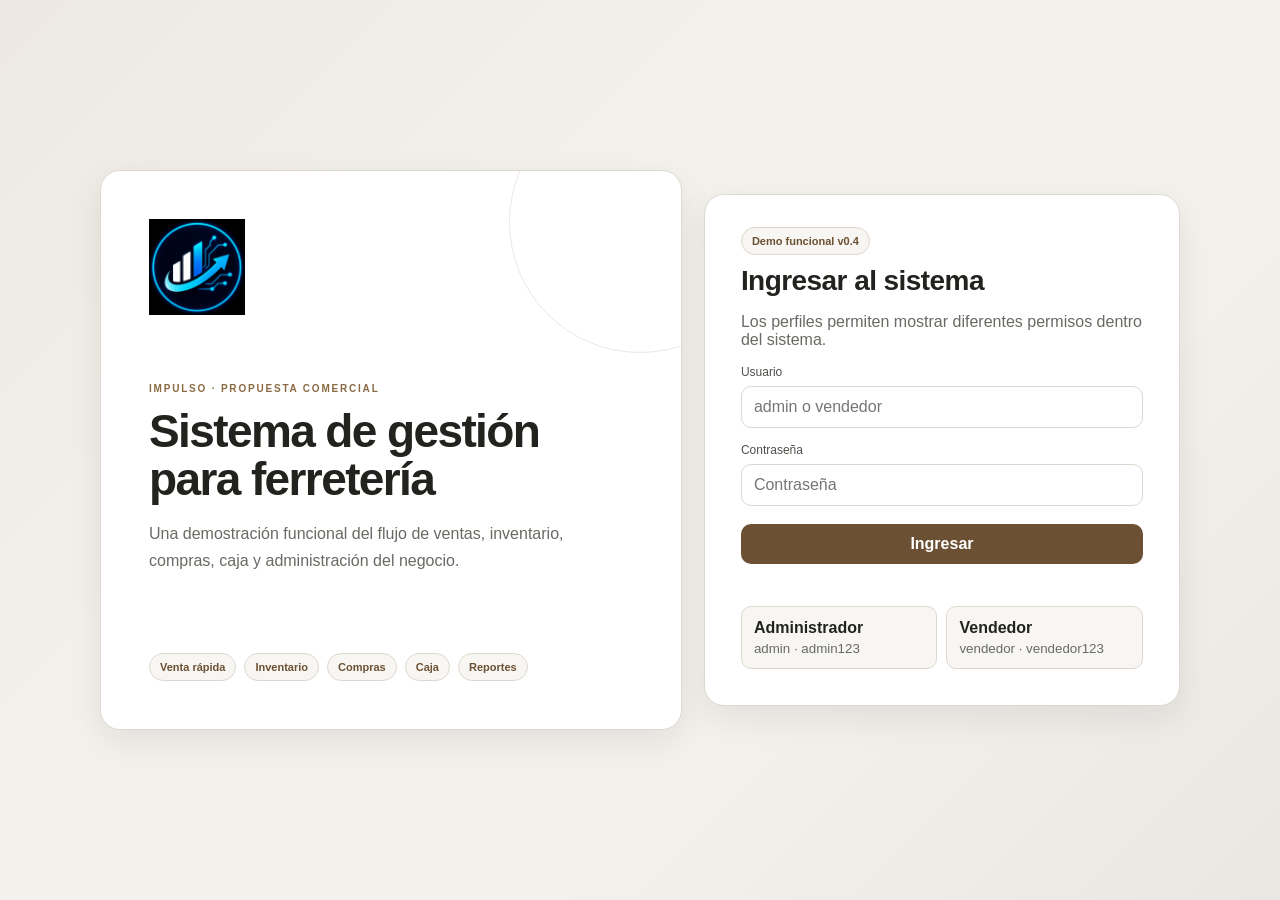
==== commit 3553ae9d: "maqueta" ====
--- a/index.html
+++ b/index.html
@@ -3,76 +3,105 @@
 <head>
   <meta charset="utf-8">
   <meta name="viewport" content="width=device-width,initial-scale=1">
-  <title>Impulso | Ferretería Demo v0.2</title>
+  <title>Impulso | Sistema de Gestión para Ferretería</title>
   <link rel="stylesheet" href="styles.css">
 </head>
 <body>
 <div id="toast" class="toast"></div>
 
-<!-- LOGIN -->
 <section id="loginView" class="login-view">
   <div class="login-layout">
     <div class="brand-panel">
-      <img src="Imagen de ChatGPT 30 sept 2026, 12_30_55 p.m..png" alt="Impulso" class="login-logo">
+      <img src="assets/logo-impulso.png" alt="Impulso" class="login-logo">
       <div>
         <span class="eyebrow">IMPULSO · PROPUESTA COMERCIAL</span>
-        <h1>Gestión para Ferretería</h1>
-        <p>Stock, ventas, compras, caja, proveedores, clientes, reportes y asistencia del personal.</p>
+        <h1>Sistema de gestión para ferretería</h1>
+        <p>Una demostración funcional del flujo de ventas, inventario, compras, caja y administración del negocio.</p>
       </div>
       <div class="feature-chips">
-        <span>Stock inteligente</span><span>Ventas</span><span>Contabilidad</span><span>Asistencia</span>
+        <span>Venta rápida</span><span>Inventario</span><span>Compras</span><span>Caja</span><span>Reportes</span>
       </div>
     </div>
 
     <div class="login-card">
-      <span class="pill">Propuesta v0.3</span>
+      <span class="pill">Demo funcional v0.4</span>
       <h2>Ingresar al sistema</h2>
-      <p class="muted">Elegí un perfil de demostración o usá las credenciales.</p>
+      <p class="muted">Los perfiles permiten mostrar diferentes permisos dentro del sistema.</p>
+
       <form id="loginForm">
         <label>Usuario</label>
         <input id="username" autocomplete="username" placeholder="admin o vendedor" required>
         <label>Contraseña</label>
-        <input id="password" type="password" autocomplete="current-password" placeholder="••••••••" required>
+        <input id="password" type="password" autocomplete="current-password" placeholder="Contraseña" required>
         <button class="btn primary full" type="submit">Ingresar</button>
         <div id="loginError" class="error"></div>
       </form>
 
       <div class="demo-users">
-        <button class="demo-user" data-user="admin" data-pass="admin123">
-          <b>Administrador / Jefe</b><small>admin · admin123</small>
+        <button type="button" class="demo-user" data-user="admin" data-pass="admin123">
+          <b>Administrador</b><small>admin · admin123</small>
         </button>
-        <button class="demo-user" data-user="vendedor" data-pass="vendedor123">
+        <button type="button" class="demo-user" data-user="vendedor" data-pass="vendedor123">
           <b>Vendedor</b><small>vendedor · vendedor123</small>
         </button>
       </div>
-
-      <button id="openAttendanceKiosk" class="btn secondary full">Marcar asistencia</button>
-      <p class="tiny muted center">El punto de asistencia funciona sin entrar al panel administrativo.</p>
     </div>
   </div>
 </section>
 
-<!-- APP -->
 <section id="appView" class="app-view hidden">
   <aside class="sidebar">
     <div class="sidebar-brand">
-      <img src="Imagen de ChatGPT 30 sept 2026, 12_30_55 p.m..png" alt="Impulso">
+      <img src="assets/logo-impulso.png" alt="Impulso">
       <div><strong>IMPULSO</strong><small>Ferretería</small></div>
     </div>
 
-    <nav id="navMenu" class="nav-menu">
-      <button class="nav-item active" data-section="dashboard"><span>Dashboard</span></button>
-      <button class="nav-item seller-access" data-section="ventas"><span>Ventas</span></button>
-      <button class="nav-item seller-access" data-section="inventario"><span>Inventario</span></button>
-      <button class="nav-item admin-only" data-section="movimientos"><span>Stock / Movimientos</span></button>
-      <button class="nav-item admin-only" data-section="compras"><span>Compras</span></button>
-      <button class="nav-item admin-only" data-section="proveedores"><span>Proveedores</span></button>
-      <button class="nav-item seller-access" data-section="clientes"><span>Clientes</span></button>
-      <button class="nav-item admin-only" data-section="contabilidad"><span>Caja / Contabilidad</span></button>
-      <button class="nav-item admin-only" data-section="asistencia"><span>Asistencia</span></button>
-      <button class="nav-item admin-only" data-section="reportes"><span>Reportes</span></button>
-      <button class="nav-item admin-only" data-section="usuarios"><span>Usuarios</span></button>
-    </nav>
+
+<nav class="nav-menu">
+   <button class="nav-item admin-only" data-section="dashboard"><span>Dashboard</span></button>
+
+  <div class="nav-group">
+    <button class="nav-group-toggle" type="button" data-group="stockGroup" aria-expanded="true">
+      <span>Stock e Inventario</span><span class="chevron">⌄</span>
+    </button>
+    <div id="stockGroup" class="nav-submenu open">
+      <button class="nav-subitem seller-access" data-section="inventario">Productos</button>
+      <button class="nav-subitem admin-only" data-section="categorias">Categorías</button>
+      <button class="nav-subitem admin-only" data-section="movimientos">Movimientos de stock</button>
+      <button class="nav-subitem admin-only" data-section="compras">Compras</button>
+    </div>
+  </div>
+
+  <div class="nav-group">
+    <button class="nav-group-toggle" type="button" data-group="accountingGroup" aria-expanded="true">
+      <span>Contabilidad</span><span class="chevron">⌄</span>
+    </button>
+    <div id="accountingGroup" class="nav-submenu open">
+      <button class="nav-subitem seller-access active" data-section="ventas">Ventas</button>
+      <button class="nav-subitem admin-only" data-section="contabilidad">Caja / Finanzas</button>
+      <button class="nav-subitem admin-only" data-section="reportes">Reportes</button>
+    </div>
+  </div>
+
+  <div class="nav-group">
+    <button class="nav-group-toggle admin-only" type="button" data-group="personalGroup" aria-expanded="false">
+      <span>Personal</span><span class="chevron">⌄</span>
+    </button>
+    <div id="personalGroup" class="nav-submenu admin-only">
+      <button class="nav-subitem" data-section="empleados">Empleados</button>
+      <button class="nav-subitem" data-section="asistencias">Asistencias</button>
+    </div>
+  </div>
+
+  <div class="nav-group admin-only">
+    <button class="nav-group-toggle" type="button" data-group="adminGroup" aria-expanded="false">
+      <span>Administración</span><span class="chevron">⌄</span>
+    </button>
+    <div id="adminGroup" class="nav-submenu">
+      <button class="nav-subitem" data-section="usuarios">Usuarios</button>
+    </div>
+  </div>
+</nav>
 
     <div class="sidebar-footer">
       <div class="user-card">
@@ -87,99 +116,113 @@
     <header class="topbar">
       <div>
         <span class="eyebrow">FERRETERÍA · SISTEMA DE GESTIÓN</span>
-        <h2 id="pageTitle">Dashboard</h2>
+        <h2 id="pageTitle">Ventas</h2>
       </div>
       <div class="top-actions">
         <div class="status"><i></i><span>Entorno de demostración</span></div>
-        <button id="resetDemo" class="btn ghost small">Restablecer demo</button>
+         <button id="resetDemo" class="btn ghost small admin-only">Restablecer datos de demostración</button>
       </div>
     </header>
 
     <div class="content">
 
+      <!-- VENTAS -->
+      <section id="ventas" class="section active seller-access">
+        <div class="section-toolbar">
+          <div><h3>Ventas</h3><p>Consultá operaciones anteriores o registrá una nueva venta de mostrador.</p></div>
+          <button id="newSaleBtn" class="btn primary">Nueva venta</button>
+        </div>
+        <div class="panel">
+          <div class="panel-head">
+            <div><h3>Historial de ventas</h3><p>Consultar operaciones realizadas y anular una venta cuando corresponda.</p></div>
+          </div>
+          <div class="filters filters-4">
+            <input id="saleSearch" placeholder="Número de venta..." aria-label="Buscar número de venta">
+            <input id="saleDate" type="date" aria-label="Fecha de venta">
+            <select id="saleMethod"><option value="">Todos los medios</option><option>Efectivo</option><option>Transferencia</option><option>Tarjeta</option><option>Mixto</option></select>
+            <select id="saleStatus"><option value="">Todos los estados</option><option>Vigente</option><option>Anulada</option></select>
+            <input id="saleSeller" placeholder="Vendedor..." aria-label="Buscar vendedor">
+          </div>
+          <div class="table-wrap">
+            <table>
+              <thead><tr><th>Nº venta</th><th>Fecha / hora</th><th>Productos</th><th>Subtotal</th><th>Ajuste</th><th>Total</th><th>Medio de pago</th><th>Vendedor</th><th>Estado</th><th>Acciones</th></tr></thead>
+              <tbody id="salesTable"></tbody>
+            </table>
+          </div>
+        </div>
+      </section>
+
       <!-- DASHBOARD -->
-      <section id="dashboard" class="section active">
+      <section id="dashboard" class="section">
         <div class="hero">
           <div>
             <span class="pill">Resumen general</span>
             <h3>Visión general del negocio</h3>
             <p>Información operativa y financiera organizada para el seguimiento diario.</p>
           </div>
-          <div class="hero-actions">
-            <button class="btn primary seller-access" data-go="ventas">+ Nueva venta</button>
-            <button class="btn secondary admin-only" data-go="compras">+ Registrar compra</button>
-          </div>
+          <button class="btn primary seller-access" data-go="ventas">Ir a ventas</button>
         </div>
 
         <div class="stats-grid">
           <article class="stat-card"><span>Ventas de hoy</span><strong id="kpiSalesToday">$0</strong><small id="kpiSalesCount">0 operaciones</small></article>
           <article class="stat-card"><span>Productos</span><strong id="kpiProducts">0</strong><small>artículos activos</small></article>
-          <article class="stat-card"><span>Stock crítico</span><strong id="kpiLowStock">0</strong><small>requieren reposición</small></article>
-          <article class="stat-card admin-only"><span>Resultado del mes</span><strong id="kpiMonthResult">$0</strong><small>ingresos - egresos</small></article>
+           <article class="stat-card"><span>Stock bajo</span><strong id="kpiLowStock">0</strong><small>requieren reposición</small></article>
+           <article class="stat-card admin-only"><span>Resultado del período</span><strong id="kpiMonthResult">$0</strong><small>ingresos - egresos</small></article>
+           <article class="stat-card"><span>Sin stock</span><strong id="kpiZeroStock">0</strong><small>productos agotados</small></article>
+           <article class="stat-card admin-only"><span>Ingresos</span><strong id="kpiIncome">$0</strong><small>movimientos vigentes</small></article>
+           <article class="stat-card admin-only"><span>Inventario estimado</span><strong id="kpiInventory">$0</strong><small>valor al costo</small></article>
+           <article class="stat-card admin-only"><span>Personal presente</span><strong id="kpiPresent">0</strong><small>sesiones abiertas</small></article>
         </div>
 
         <div class="grid-2">
           <article class="panel">
-            <div class="panel-head"><div><h3>Productos con stock bajo</h3><p>Prioridad de reposición.</p></div></div>
+            <div class="panel-head"><div><h3>Productos con stock bajo</h3><p>Artículos que requieren reposición.</p></div></div>
             <div id="lowStockList" class="list"></div>
           </article>
           <article class="panel">
-            <div class="panel-head"><div><h3>Actividad reciente</h3><p>Últimos movimientos del negocio.</p></div></div>
+            <div class="panel-head"><div><h3>Últimas operaciones</h3><p>Actividad reciente del sistema.</p></div></div>
             <div id="recentActivity" class="list"></div>
           </article>
         </div>
-
-        <div class="panel admin-only top-gap">
-          <div class="panel-head">
-            <div><h3>Resumen mensual</h3><p>Comparación visual de ingresos y egresos.</p></div>
-          </div>
-          <div id="monthlyBars" class="bars"></div>
-        </div>
-      </section>
-
-      <!-- VENTAS -->
-      <section id="ventas" class="section seller-access">
-        <div class="section-toolbar">
-          <div><h3>Ventas</h3><p>Registrar ventas y consultar comprobantes recientes.</p></div>
-          <button id="newSaleBtn" class="btn primary">+ Nueva venta</button>
-        </div>
-        <div class="stats-grid compact-3">
-          <article class="stat-card"><span>Ventas de hoy</span><strong id="salesTodayTotal">$0</strong><small>importe total</small></article>
-          <article class="stat-card"><span>Operaciones hoy</span><strong id="salesTodayCount">0</strong><small>comprobantes</small></article>
-          <article class="stat-card"><span>Ticket promedio</span><strong id="avgTicket">$0</strong><small>promedio del día</small></article>
-        </div>
-        <div class="panel">
-          <div class="filters">
-            <input id="saleSearch" placeholder="Buscar por comprobante, cliente o vendedor...">
-            <input id="saleDate" type="date">
-            <select id="saleMethod"><option value="">Todos los medios</option><option>Efectivo</option><option>Transferencia</option><option>Tarjeta</option><option>Mixto</option></select>
-          </div>
-          <div class="table-wrap">
-            <table>
-              <thead><tr><th>Comprobante</th><th>Fecha</th><th>Cliente</th><th>Items</th><th>Total</th><th>Medio</th><th>Vendedor</th></tr></thead>
-              <tbody id="salesTable"></tbody>
-            </table>
-          </div>
-        </div>
       </section>
 
       <!-- INVENTARIO -->
       <section id="inventario" class="section seller-access">
         <div class="section-toolbar">
-          <div><h3>Inventario</h3><p>Consulta rápida de productos, precios y disponibilidad.</p></div>
-          <button id="newProductBtn" class="btn primary admin-only">+ Producto</button>
-        </div>
-        <div class="panel">
-          <div class="filters filters-4">
-            <input id="productSearch" placeholder="Nombre, código, marca o categoría...">
+          <div><h3>Inventario</h3><p>Productos, precios, disponibilidad y stock mínimo.</p></div>
+          <button id="newProductBtn" class="btn primary admin-only">Nuevo producto</button>
+        </div>
+        <div class="panel">
+          <div class="filters filters-4">
+            <input id="productSearch" placeholder="Código, nombre o categoría...">
             <select id="categoryFilter"><option value="">Todas las categorías</option></select>
-            <select id="brandFilter"><option value="">Todas las marcas</option></select>
             <select id="stockFilter"><option value="">Todo el stock</option><option value="low">Stock bajo</option><option value="ok">Stock normal</option><option value="zero">Sin stock</option></select>
-          </div>
-          <div class="table-wrap">
-            <table>
-              <thead><tr><th>Código</th><th>Producto</th><th>Marca</th><th>Categoría</th><th>Unidad</th><th class="admin-only">Costo</th><th>Venta</th><th>Stock</th><th>Mín.</th><th>Estado</th><th class="admin-only"></th></tr></thead>
+            <select id="productStatusFilter"><option value="">Todos</option><option value="Activo">Activos</option><option value="Inactivo">Inactivos</option></select>
+          </div>
+          <div class="table-wrap">
+             <table>
+               <thead><tr><th>Código</th><th>Producto</th><th>Categoría</th><th>Unidad</th><th class="admin-only">Costo</th><th>Venta</th><th>Stock</th><th>Mín.</th><th>Estado</th><th></th></tr></thead>
               <tbody id="productsTable"></tbody>
+            </table>
+          </div>
+        </div>
+      </section>
+
+      <!-- CATEGORIAS -->
+      <section id="categorias" class="section admin-only">
+        <div class="section-toolbar">
+          <div><h3>Categorías</h3><p>Organización del catálogo para acelerar búsquedas y carga de productos.</p></div>
+          <button id="newCategoryBtn" class="btn primary">Nueva categoría</button>
+        </div>
+        <div class="panel">
+          <div class="filters two">
+            <input id="categorySearch" placeholder="Buscar categoría...">
+            <select id="categoryStatusFilter"><option value="">Todas</option><option value="Activo">Activas</option><option value="Inactivo">Inactivas</option></select>
+          </div>
+          <div class="table-wrap">
+            <table>
+              <thead><tr><th>Categoría</th><th>Descripción</th><th>Productos</th><th>Estado</th><th></th></tr></thead>
+              <tbody id="categoriesTable"></tbody>
             </table>
           </div>
         </div>
@@ -188,18 +231,25 @@
       <!-- MOVIMIENTOS -->
       <section id="movimientos" class="section admin-only">
         <div class="section-toolbar">
-          <div><h3>Stock y movimientos</h3><p>Trazabilidad de entradas, salidas y ajustes.</p></div>
-          <button id="newStockMoveBtn" class="btn primary">+ Movimiento</button>
-        </div>
-        <div class="panel">
-          <div class="filters">
-            <input id="moveSearch" placeholder="Buscar producto, motivo o usuario...">
+          <div><h3>Stock y movimientos</h3><p>Entradas, salidas, ajustes y trazabilidad del inventario.</p></div>
+          <button id="newStockMoveBtn" class="btn primary">Registrar movimiento</button>
+         </div>
+         <div class="stats-grid compact-4">
+           <article class="stat-card"><span>Disponibles</span><strong id="stockAvailable">0</strong></article>
+           <article class="stat-card"><span>Stock bajo</span><strong id="stockLow">0</strong></article>
+           <article class="stat-card"><span>Sin stock</span><strong id="stockZero">0</strong></article>
+           <article class="stat-card"><span>Unidades en inventario</span><strong id="stockUnits">0</strong></article>
+         </div>
+        <div class="panel">
+          <div class="filters filters-4">
+            <input id="moveSearch" placeholder="Producto, motivo o usuario...">
             <select id="moveType"><option value="">Todos los tipos</option><option>Entrada</option><option>Salida</option><option>Ajuste</option></select>
             <input id="moveDate" type="date">
-          </div>
-          <div class="table-wrap">
-            <table>
-              <thead><tr><th>Fecha</th><th>Producto</th><th>Tipo</th><th>Cantidad</th><th>Motivo</th><th>Usuario</th></tr></thead>
+            <select id="moveStatus"><option value="">Todos los estados</option><option>Vigente</option><option>Anulado</option></select>
+          </div>
+          <div class="table-wrap">
+            <table>
+              <thead><tr><th>Fecha</th><th>Producto</th><th>Tipo</th><th>Cantidad</th><th>Motivo</th><th>Usuario</th><th>Estado</th><th></th></tr></thead>
               <tbody id="movesTable"></tbody>
             </table>
           </div>
@@ -209,59 +259,20 @@
       <!-- COMPRAS -->
       <section id="compras" class="section admin-only">
         <div class="section-toolbar">
-          <div><h3>Compras</h3><p>Ingresos de mercadería y costos de reposición.</p></div>
-          <button id="newPurchaseBtn" class="btn primary">+ Registrar compra</button>
-        </div>
-        <div class="panel">
-          <div class="filters">
-            <input id="purchaseSearch" placeholder="Proveedor, número o producto...">
+          <div><h3>Compras</h3><p>Registro de reposición de mercadería y actualización de costos.</p></div>
+          <button id="newPurchaseBtn" class="btn primary">Nueva compra</button>
+        </div>
+        <div class="panel">
+          <div class="filters filters-4">
+            <input id="purchaseSearch" placeholder="Nº, comercio o descripción...">
             <input id="purchaseDate" type="date">
-            <select id="purchaseStatus"><option value="">Todos los estados</option><option>Pagada</option><option>Pendiente</option></select>
-          </div>
-          <div class="table-wrap">
-            <table>
-              <thead><tr><th>Nº compra</th><th>Fecha</th><th>Proveedor</th><th>Productos</th><th>Total</th><th>Estado</th><th>Medio</th></tr></thead>
+             <select id="purchasePayment"><option value="">Todos los medios</option><option>Efectivo</option><option>Transferencia</option><option>Tarjeta</option><option>Mixto</option></select>
+            <select id="purchaseStatus"><option value="">Todos los estados</option><option>Vigente</option><option>Anulada</option></select>
+          </div>
+          <div class="table-wrap">
+            <table>
+              <thead><tr><th>Nº compra</th><th>Fecha</th><th>Comercio / Referencia</th><th>Detalle</th><th>Total</th><th>Medio</th><th>Estado</th><th></th></tr></thead>
               <tbody id="purchasesTable"></tbody>
-            </table>
-          </div>
-        </div>
-      </section>
-
-      <!-- PROVEEDORES -->
-      <section id="proveedores" class="section admin-only">
-        <div class="section-toolbar">
-          <div><h3>Proveedores</h3><p>Contacto, saldo y actividad comercial.</p></div>
-          <button id="newSupplierBtn" class="btn primary">+ Proveedor</button>
-        </div>
-        <div class="panel">
-          <div class="filters two">
-            <input id="supplierSearch" placeholder="Buscar proveedor, teléfono o rubro...">
-            <select id="supplierBalance"><option value="">Todos</option><option value="debt">Con saldo pendiente</option><option value="clear">Sin deuda</option></select>
-          </div>
-          <div class="table-wrap">
-            <table>
-              <thead><tr><th>Proveedor</th><th>Rubro</th><th>Teléfono</th><th>Última compra</th><th>Saldo</th><th>Estado</th></tr></thead>
-              <tbody id="suppliersTable"></tbody>
-            </table>
-          </div>
-        </div>
-      </section>
-
-      <!-- CLIENTES -->
-      <section id="clientes" class="section seller-access">
-        <div class="section-toolbar">
-          <div><h3>Clientes</h3><p>Datos de contacto e historial básico.</p></div>
-          <button id="newClientBtn" class="btn primary">+ Cliente</button>
-        </div>
-        <div class="panel">
-          <div class="filters two">
-            <input id="clientSearch" placeholder="Buscar nombre, DNI/CUIT o teléfono...">
-            <select id="clientType"><option value="">Todos</option><option>Consumidor final</option><option>Cuenta corriente</option><option>Profesional</option></select>
-          </div>
-          <div class="table-wrap">
-            <table>
-              <thead><tr><th>Cliente</th><th>DNI / CUIT</th><th>Teléfono</th><th>Tipo</th><th>Compras</th><th class="admin-only">Saldo</th></tr></thead>
-              <tbody id="clientsTable"></tbody>
             </table>
           </div>
         </div>
@@ -270,54 +281,29 @@
       <!-- CONTABILIDAD -->
       <section id="contabilidad" class="section admin-only">
         <div class="section-toolbar">
-          <div><h3>Caja y contabilidad</h3><p>Ingresos, egresos y control de caja diaria.</p></div>
-          <button id="newAccountingBtn" class="btn primary">+ Movimiento manual</button>
+          <div><h3>Caja y contabilidad</h3><p>Movimientos provenientes de ventas, compras y registros manuales.</p></div>
+          <button id="newAccountingBtn" class="btn primary">Nuevo movimiento</button>
         </div>
         <div class="stats-grid compact-4">
-          <article class="stat-card"><span>Ingresos</span><strong id="accountIncome">$0</strong><small>mes actual</small></article>
-          <article class="stat-card"><span>Egresos</span><strong id="accountExpense">$0</strong><small>mes actual</small></article>
-          <article class="stat-card"><span>Resultado</span><strong id="accountBalance">$0</strong><small>mes actual</small></article>
-          <article class="stat-card"><span>Caja estimada</span><strong id="cashEstimate">$0</strong><small>movimientos en efectivo</small></article>
-        </div>
-        <div class="panel">
-          <div class="filters filters-4">
-            <input id="accountSearch" placeholder="Buscar concepto o usuario...">
-            <select id="accountType"><option value="">Todos</option><option>Ingreso</option><option>Egreso</option></select>
+          <article class="stat-card"><span>Ingresos</span><strong id="accountIncome">$0</strong><small>vigentes</small></article>
+          <article class="stat-card"><span>Egresos</span><strong id="accountExpense">$0</strong><small>vigentes</small></article>
+          <article class="stat-card"><span>Resultado</span><strong id="accountBalance">$0</strong><small>saldo del período</small></article>
+           <article class="stat-card"><span>Efectivo</span><strong id="cashEstimate">$0</strong><small>saldo estimado</small></article>
+           <article class="stat-card"><span>Transferencia</span><strong id="transferEstimate">$0</strong><small>saldo estimado</small></article>
+           <article class="stat-card"><span>Tarjeta</span><strong id="cardEstimate">$0</strong><small>saldo estimado</small></article>
+        </div>
+        <div class="panel">
+          <div class="filters filters-4">
+            <input id="accountSearch" placeholder="Concepto, origen o usuario...">
+            <select id="accountType"><option value="">Ingreso / egreso</option><option>Ingreso</option><option>Egreso</option></select>
             <select id="accountMethod"><option value="">Todos los medios</option><option>Efectivo</option><option>Transferencia</option><option>Tarjeta</option><option>Mixto</option></select>
-            <input id="accountDate" type="date">
-          </div>
-          <div class="table-wrap">
-            <table>
-              <thead><tr><th>Fecha</th><th>Concepto</th><th>Origen</th><th>Tipo</th><th>Monto</th><th>Medio</th><th>Usuario</th></tr></thead>
+             <select id="accountStatus"><option value="">Todos los estados</option><option>Vigente</option><option>Anulado</option></select>
+             <input id="accountDate" type="date" aria-label="Fecha de caja">
+          </div>
+          <div class="table-wrap">
+            <table>
+               <thead><tr><th>Fecha</th><th>Concepto</th><th>Origen</th><th>Tipo</th><th>Monto</th><th>Medio</th><th>Usuario</th><th>Estado</th><th></th></tr></thead>
               <tbody id="accountingTable"></tbody>
-            </table>
-          </div>
-        </div>
-      </section>
-
-      <!-- ASISTENCIA -->
-      <section id="asistencia" class="section admin-only">
-        <div class="section-toolbar">
-          <div><h3>Asistencia del personal</h3><p>Vista exclusiva del Jefe / Administrador.</p></div>
-          <button id="openKioskFromAdmin" class="btn secondary">Abrir marcador</button>
-        </div>
-        <div class="stats-grid compact-4">
-          <article class="stat-card"><span>Presentes hoy</span><strong id="attendancePresent">0</strong><small>empleados</small></article>
-          <article class="stat-card"><span>Entradas hoy</span><strong id="attendanceEntries">0</strong><small>registros</small></article>
-          <article class="stat-card"><span>Salidas hoy</span><strong id="attendanceExits">0</strong><small>registros</small></article>
-          <article class="stat-card"><span>Personal activo</span><strong id="attendanceEmployees">0</strong><small>empleados</small></article>
-        </div>
-        <div class="panel">
-          <div class="filters filters-4">
-            <input id="attendanceSearch" placeholder="Empleado, DNI o sector...">
-            <select id="attendanceEmployee"><option value="">Todos los empleados</option></select>
-            <select id="attendanceType"><option value="">Entrada y salida</option><option>Entrada</option><option>Salida</option></select>
-            <input id="attendanceDate" type="date">
-          </div>
-          <div class="table-wrap">
-            <table>
-              <thead><tr><th>Fecha</th><th>Hora</th><th>Empleado</th><th>DNI</th><th>Sector</th><th>Tipo</th><th>Método</th></tr></thead>
-              <tbody id="attendanceTable"></tbody>
             </table>
           </div>
         </div>
@@ -326,71 +312,186 @@
       <!-- REPORTES -->
       <section id="reportes" class="section admin-only">
         <div class="section-toolbar">
-          <div><h3>Reportes</h3><p>Indicadores útiles para el dueño del negocio.</p></div>
-        </div>
-        <div class="report-grid">
+          <div><h3>Reportes</h3><p>Indicadores de ventas, stock y resultados para acompañar decisiones del negocio.</p></div>
+         </div>
+         <div class="filters two report-filters"><label>Desde<input id="reportFrom" type="date"></label><label>Hasta<input id="reportTo" type="date"></label></div>
+         <div class="stats-grid compact-4" id="reportSummary"></div>
+         <div class="report-grid">
           <article class="panel"><h3>Productos más vendidos</h3><div id="topProductsReport" class="report-list"></div></article>
           <article class="panel"><h3>Ventas por medio de pago</h3><div id="paymentReport" class="report-list"></div></article>
-          <article class="panel"><h3>Valor del inventario</h3><div id="inventoryReport" class="big-report"></div></article>
-          <article class="panel"><h3>Deuda a proveedores</h3><div id="supplierDebtReport" class="big-report"></div></article>
-        </div>
-      </section>
-
-      <!-- USUARIOS -->
+          <article class="panel"><h3>Valor estimado del inventario</h3><div id="inventoryReport" class="big-report"></div></article>
+          <article class="panel"><h3>Rentabilidad estimada</h3><div id="marginReport" class="big-report"></div></article>
+          <article class="panel"><h3>Stock bajo y agotado</h3><div id="reportStock" class="report-list"></div></article>
+          <article class="panel"><h3>Ventas por día</h3><div id="reportDaily" class="report-list"></div></article>
+        </div>
+      </section>
+
+
+      <!-- EMPLEADOS -->
+      <section id="empleados" class="section admin-only">
+        <div class="section-toolbar">
+          <div>
+            <h3>Empleados</h3>
+            <p>Gestión del personal con datos básicos, sector y estado laboral.</p>
+          </div>
+          <button id="newEmployeeBtn" class="btn primary">Nuevo empleado</button>
+        </div>
+
+        <div class="stats-grid compact-3">
+           <article class="stat-card"><span>Personal activo</span><strong id="employeeActiveCount">0</strong><small>empleados habilitados</small></article>
+           <article class="stat-card"><span>Presentes hoy</span><strong id="employeePresentCount">0</strong><small>según asistencias</small></article>
+           <article class="stat-card"><span>Sesiones abiertas</span><strong id="employeeOpenCount">0</strong><small>en curso</small></article>
+           <article class="stat-card"><span>Ausentes</span><strong id="employeeAbsentCount">0</strong><small>empleados activos</small></article>
+           <article class="stat-card"><span>Horas hoy</span><strong id="employeeHoursToday">0 h 0 min</strong><small>sesiones finalizadas</small></article>
+           <article class="stat-card"><span>Sectores</span><strong id="employeeSectorCount">0</strong><small>áreas registradas</small></article>
+         </div>
+         <div class="panel top-gap"><div class="panel-head"><h3>Trabajando ahora</h3></div><div id="presentList" class="list"></div></div>
+
+        <div class="panel">
+          <div class="filters filters-4">
+            <input id="employeeSearch" placeholder="Nombre, DNI o sector...">
+            <select id="employeeSectorFilter"><option value="">Todos los sectores</option></select>
+            <select id="employeeStatusFilter"><option value="">Todos</option><option>Activo</option><option>Inactivo</option></select>
+            <select id="employeeRoleFilter"><option value="">Todos los puestos</option></select>
+          </div>
+
+          <div class="table-wrap">
+            <table>
+              <thead>
+                <tr><th>Empleado</th><th>DNI</th><th>Sector</th><th>Puesto</th><th>Teléfono</th><th>Estado</th><th></th></tr>
+              </thead>
+              <tbody id="employeesTable"></tbody>
+            </table>
+          </div>
+        </div>
+      </section>
+
+      <!-- ASISTENCIAS -->
+      <section id="asistencias" class="section admin-only">
+        <div class="section-toolbar">
+          <div>
+            <h3>Asistencias</h3>
+             <p>Sesiones de trabajo vinculadas a lecturas de huella simuladas.</p>
+           </div>
+           <button id="newAttendanceBtn" class="btn primary">Abrir lector de huella</button>
+        </div>
+
+        <div class="stats-grid compact-4">
+           <article class="stat-card"><span>Empleados activos</span><strong id="attendanceEntriesCount">0</strong><small>habilitados</small></article>
+           <article class="stat-card"><span>Sesiones finalizadas hoy</span><strong id="attendanceExitsCount">0</strong><small>con salida</small></article>
+           <article class="stat-card"><span>Presentes</span><strong id="attendancePresentCount">0</strong><small>actualmente</small></article>
+           <article class="stat-card"><span>Horas trabajadas hoy</span><strong id="attendanceTotalCount">0 h 0 min</strong><small>finalizadas</small></article>
+        </div>
+
+        <div class="panel">
+          <div class="filters filters-4">
+            <input id="attendanceSearch" placeholder="Empleado, DNI o sector...">
+            <select id="attendanceEmployeeFilter"><option value="">Todos los empleados</option></select>
+            <select id="attendanceTypeFilter"><option value="">Todos los estados</option><option>En curso</option><option>Finalizada</option><option>Anulada</option></select>
+            <input id="attendanceDateFilter" type="date" aria-label="Fecha exacta">
+            <input id="attendanceFrom" type="date" aria-label="Desde">
+            <input id="attendanceTo" type="date" aria-label="Hasta">
+            <select id="attendanceSectorFilter"><option value="">Todos los sectores</option><option>Mostrador</option><option>Caja</option><option>Depósito</option><option>Administración</option></select>
+          </div>
+
+          <div class="table-wrap">
+            <table>
+              <thead>
+                <tr><th>Empleado / DNI</th><th>Sector</th><th>Fecha</th><th>Entrada</th><th>Salida</th><th>Tiempo trabajado</th><th>Estado</th><th></th></tr>
+              </thead>
+              <tbody id="attendanceTable"></tbody>
+            </table>
+          </div>
+        </div>
+        <div class="panel top-gap"><h3>Resumen por empleado</h3><div id="attendanceSummary" class="table-wrap"></div></div>
+      </section>
+
+<!-- USUARIOS -->
       <section id="usuarios" class="section admin-only">
         <div class="section-toolbar">
-          <div><h3>Usuarios y permisos</h3><p>Accesos separados para administración y ventas.</p></div>
-          <button id="newUserBtn" class="btn primary">+ Usuario</button>
+          <div><h3>Usuarios y permisos</h3><p>Gestión de acceso para administradores y vendedores.</p></div>
+          <button id="newUserBtn" class="btn primary">Nuevo usuario</button>
         </div>
         <div class="role-boxes">
-          <div><b>Administrador / Jefe</b><span>Acceso total, contabilidad, compras, proveedores, asistencia, reportes y usuarios.</span></div>
-          <div><b>Vendedor</b><span>Ventas, consulta de inventario y clientes. Sin acceso a costos internos, contabilidad ni asistencia.</span></div>
-        </div>
-        <div class="panel">
-          <div class="table-wrap">
-            <table>
-              <thead><tr><th>Nombre</th><th>Usuario</th><th>Rol</th><th>Estado</th><th>Último acceso</th></tr></thead>
+          <div><b>Administrador</b><span>Acceso completo a productos, categorías, compras, caja, reportes y usuarios.</span></div>
+          <div><b>Vendedor</b><span>Acceso a venta rápida e inventario de consulta, sin información contable ni costos internos.</span></div>
+        </div>
+        <div class="panel">
+          <div class="filters two">
+            <input id="userSearch" placeholder="Buscar nombre o usuario...">
+            <select id="userStatusFilter"><option value="">Todos</option><option>Activo</option><option>Inactivo</option></select>
+          </div>
+          <div class="table-wrap">
+            <table>
+              <thead><tr><th>Nombre</th><th>Usuario</th><th>Rol</th><th>Estado</th><th>Último acceso</th><th></th></tr></thead>
               <tbody id="usersTable"></tbody>
             </table>
           </div>
         </div>
       </section>
+
     </div>
   </main>
 </section>
 
-<!-- MODAL GENERAL -->
+<div id="saleModal" class="modal hidden" role="dialog" aria-modal="true" aria-labelledby="saleModalTitle">
+  <div class="sale-dialog">
+    <div class="sale-dialog-head">
+      <div><span class="eyebrow">IMPULSO · MOSTRADOR</span><h3 id="saleModalTitle">Nueva venta</h3></div>
+      <button id="closeSaleBtn" type="button" class="icon-btn" aria-label="Cerrar nueva venta">×</button>
+    </div>
+    <div class="sale-dialog-body">
+      <div class="sale-block-head"><div><h4>Productos</h4><p>Agregá los artículos necesarios a la misma operación.</p></div><button id="showProductPicker" type="button" class="btn secondary small" aria-expanded="true">Agregar producto</button></div>
+      <div id="saleProductPicker" class="sale-picker">
+        <div class="sales-search-row">
+          <input id="posSearch" class="pos-search" placeholder="Buscar por código o nombre..." aria-label="Buscar producto" autocomplete="off">
+          <select id="posCategory" aria-label="Filtrar por categoría"><option value="">Todas las categorías</option></select>
+        </div>
+        <div id="posResults" class="product-results"></div>
+      </div>
+      <div class="table-wrap sale-cart-wrap">
+        <table class="cart-table"><thead><tr><th>Producto</th><th>Cantidad</th><th>Precio unitario</th><th>Descuento</th><th>Subtotal</th><th>Quitar</th></tr></thead><tbody id="cartTable"></tbody></table>
+      </div>
+      <div id="emptyCart" class="empty-state">Todavía no agregaste productos a la venta.</div>
+      <div class="sale-block-head sale-adjust-heading"><div><h4>Ajuste de la venta</h4><p>Aplicá un descuento o recargo general si corresponde.</p></div></div>
+      <div class="sale-adjust-controls">
+        <label>Tipo de ajuste<select id="saleAdjustment"><option value="none">Sin ajuste</option><option value="discount">Descuento</option><option value="surcharge">Recargo</option></select></label>
+        <label>Aplicar por<select id="saleAdjustmentMode" disabled><option value="percent">Porcentaje</option><option value="fixed">Monto fijo</option></select></label>
+        <label>Valor<input id="saleAdjustmentValue" type="number" min="0" step="0.01" value="0" disabled></label>
+      </div>
+      <div class="sale-block-head sale-payment-heading"><div><h4>Medio de pago</h4></div></div>
+      <div class="sale-payment-method"><label for="cartMethod">Seleccioná un medio</label><select id="cartMethod"><option>Efectivo</option><option>Transferencia</option><option>Tarjeta</option><option>Mixto</option></select></div>
+      <div id="mixedPayment" class="mixed-payment hidden">
+        <p>Distribuí el total entre los medios utilizados. La suma debe coincidir con el total.</p>
+        <div class="mixed-fields"><label>Efectivo<input id="mixedCash" type="number" min="0" step="0.01" value="0"></label><label>Transferencia<input id="mixedTransfer" type="number" min="0" step="0.01" value="0"></label><label>Tarjeta<input id="mixedCard" type="number" min="0" step="0.01" value="0"></label></div>
+        <div id="mixedBalance" class="form-help" aria-live="polite"></div>
+      </div>
+      <div class="sale-summary"><div><span>Productos</span><b id="cartItemsCount">0</b></div><div><span>Subtotal</span><b id="cartSubtotal">$0</b></div><div><span>Descuento</span><b id="cartDiscountValue">$0</b></div><div><span>Recargo</span><b id="cartSurchargeValue">$0</b></div><div class="sale-summary-total"><span>TOTAL</span><strong id="cartTotal">$0</strong></div><div><span>Medio de pago</span><b id="saleMethodSummary">Efectivo</b></div></div>
+      <p id="saleError" class="error" role="alert"></p>
+    </div>
+    <div class="sale-dialog-footer"><button id="cancelSaleBtn" type="button" class="btn light">Cancelar</button><button id="previewSaleBtn" type="button" class="btn secondary">Vista previa</button><button id="confirmSaleBtn" type="button" class="btn primary">Finalizar venta</button></div>
+  </div>
+</div>
+
+<div id="kiosk" class="kiosk hidden" role="dialog" aria-modal="true" aria-label="Lector de asistencia">
+  <div class="kiosk-card">
+    <div class="kiosk-head"><img src="assets/logo-impulso.png" alt="Impulso"><div><span class="eyebrow">IMPULSO · ASISTENCIA</span><h2>Lector de huella</h2></div><button id="closeKiosk" class="icon-btn" aria-label="Cerrar">×</button></div>
+    <div class="kiosk-time"><strong id="kioskClock"></strong><span id="kioskDate"></span></div>
+    <div class="fingerprint-area"><div class="fingerprint"><div class="fingerprint-mark"></div></div><div><h3 id="readerStatus">Lector listo</h3><p>Esperando lectura de huella. La selección manual de empleado existe solo para esta demo; el lector real lo identificaría automáticamente.</p></div></div>
+    <label for="fingerEmployee">Seleccionar empleado para simular lectura</label>
+    <select id="fingerEmployee"></select>
+    <button id="scanFinger" class="btn primary full">Simular lectura de huella</button>
+    <div id="kioskResult" class="kiosk-result hidden" aria-live="polite"></div>
+  </div>
+</div>
+
 <div id="modal" class="modal hidden">
   <div class="modal-card">
     <div class="modal-head">
-      <div><span class="eyebrow">IMPULSO · FERRETERÍA</span><h3 id="modalTitle">Nuevo registro</h3></div>
-      <button id="closeModal" class="icon-btn">✕</button>
+      <div><span class="eyebrow">IMPULSO · FERRETERÍA</span><h3 id="modalTitle">Registro</h3></div>
+      <button id="closeModal" class="icon-btn">×</button>
     </div>
     <form id="modalForm" class="modal-form"></form>
-  </div>
-</div>
-
-<!-- KIOSCO ASISTENCIA -->
-<div id="attendanceKiosk" class="kiosk hidden">
-  <div class="kiosk-card">
-    <div class="kiosk-head">
-      <img src="Imagen de ChatGPT 30 sept 2026, 12_30_55 p.m..png" alt="Impulso">
-      <div><span class="eyebrow">CONTROL DE ASISTENCIA</span><h2>Marcador de empleados</h2></div>
-      <button id="closeKiosk" class="icon-btn">✕</button>
-    </div>
-    <div class="kiosk-time"><strong id="kioskTime">--:--</strong><span id="kioskDate">--</span></div>
-
-    <div class="fingerprint-area">
-      <div class="fingerprint"><span class="fingerprint-mark"></span></div>
-      <div>
-        <h3>Apoyá tu huella en el lector</h3>
-        <p>En esta maqueta el lector es simulado. Elegí un empleado para demostrar cómo funcionaría.</p>
-      </div>
-    </div>
-
-    <div id="kioskEmployees" class="employee-buttons"></div>
-    <div id="kioskResult" class="kiosk-result">Esperando lectura...</div>
-    <div class="tiny muted center">En la versión real, el empleado no seleccionaría su nombre: el lector identificaría la huella automáticamente.</div>
   </div>
 </div>
 
--- a/styles.css
+++ b/styles.css
@@ -1,320 +1,137 @@
-:root {
-  /* Azul eléctrico, azul profundo y cian tomados del logo original. */
-  --primary: #075bd8;
-  --primary-dark: #091d49;
-  --accent: #00cfe8;
-  --background: #f3f7fc;
-  --surface: #ffffff;
-  --surface-soft: #f7faff;
-  --text: #14253e;
-  --muted: #596d85;
-  --border: #dae5f1;
-  --border-strong: #b9cee5;
-  --success: #196747;
-  --warning: #805412;
-  --danger: #a63243;
-  --gradient-primary: linear-gradient(115deg, var(--primary) 0%, #08789c 100%);
-  --gradient-dark: linear-gradient(165deg, #091a3b 0%, var(--primary-dark) 58%, #0b315c 100%);
-  --shadow-sm: 0 4px 18px rgba(22, 55, 100, .055);
-  --shadow-md: 0 18px 48px rgba(19, 54, 103, .10);
-  --radius: 16px;
-  --focus-ring: 0 0 0 3px rgba(7, 91, 216, .20);
+:root{
+  --bg:#f3f1ec;--surface:#ffffff;--surface-soft:#f8f6f2;--surface-strong:#ebe7df;
+  --sidebar:#20211f;--sidebar-soft:#2a2b28;--text:#22231f;--text-soft:#686a63;
+  --line:#ded9d0;--line-dark:#3a3b37;--accent:#8a6a43;--accent-soft:#e9dfd1;
+  --accent-dark:#6c5033;--success:#51725e;--warning:#9b7742;--danger:#8a5652;
+  --shadow:0 12px 34px rgba(31,31,28,.08);--shadow-soft:0 4px 14px rgba(31,31,28,.05);--radius:14px
+}
+*{box-sizing:border-box}html,body{margin:0;min-height:100%;font-family:Inter,Segoe UI,Arial,sans-serif;background:var(--bg);color:var(--text)}
+button,input,select{font:inherit}button{cursor:pointer}.hidden{display:none!important}.muted{color:var(--text-soft)}.tiny{font-size:11px}.center{text-align:center}
+.login-view{min-height:100vh;display:grid;place-items:center;padding:28px;background:linear-gradient(135deg,rgba(138,106,67,.06),transparent 38%),linear-gradient(315deg,rgba(45,46,42,.05),transparent 34%),var(--bg)}
+.login-layout{width:min(1080px,100%);display:grid;grid-template-columns:1.1fr .9fr;gap:22px}
+.brand-panel,.login-card{background:var(--surface);border:1px solid var(--line);border-radius:20px;box-shadow:var(--shadow)}
+.brand-panel{padding:48px;min-height:560px;display:flex;flex-direction:column;justify-content:space-between;position:relative;overflow:hidden}
+.brand-panel:after{content:"";position:absolute;width:260px;height:260px;border:1px solid rgba(138,106,67,.16);border-radius:50%;right:-90px;top:-80px}
+.login-logo{width:96px;height:96px;object-fit:contain;z-index:1}.brand-panel h1{font-size:46px;line-height:1.04;margin:12px 0 14px;letter-spacing:-.035em}
+.brand-panel p{font-size:16px;line-height:1.7;color:var(--text-soft);max-width:620px}.eyebrow{font-size:10px;font-weight:800;letter-spacing:.18em;color:var(--accent);text-transform:uppercase}
+.feature-chips{display:flex;gap:8px;flex-wrap:wrap}.feature-chips span,.pill{border:1px solid var(--line);background:var(--surface-soft);color:var(--accent-dark);padding:7px 10px;border-radius:999px;font-size:11px;font-weight:700}
+.login-card{padding:36px;align-self:center}.login-card h2{font-size:28px;margin:16px 0 7px;letter-spacing:-.02em}
+label{display:block;font-size:12px;color:#4f514b;margin:15px 0 7px}input,select{width:100%;background:#fff;color:var(--text);border:1px solid var(--line);border-radius:10px;padding:11px 12px;outline:none;transition:.18s}
+input:focus,select:focus{border-color:#aa8a63;box-shadow:0 0 0 3px rgba(138,106,67,.09)}
+.btn{border:1px solid transparent;border-radius:10px;padding:10px 14px;font-weight:700;color:#fff;background:var(--sidebar);transition:.18s}.btn:hover{transform:translateY(-1px);box-shadow:var(--shadow-soft)}
+.btn.primary{background:var(--accent-dark)}.btn.secondary{background:#fff;border-color:var(--line);color:var(--text)}.btn.ghost{background:transparent;border-color:var(--line-dark);color:#e7e5df}.btn.small{padding:8px 10px;font-size:12px}.full{width:100%;margin-top:18px}
+.demo-users{display:grid;grid-template-columns:1fr 1fr;gap:9px;margin-top:18px}.demo-user{background:var(--surface-soft);color:var(--text);border:1px solid var(--line);border-radius:10px;padding:12px;text-align:left;transition:.18s}.demo-user:hover{border-color:#b79b79;background:#fbfaf7}.demo-user small{display:block;color:var(--text-soft);margin-top:4px}.error{color:var(--danger);font-size:12px;min-height:16px;margin-top:8px}
+.app-view{min-height:100vh;display:grid;grid-template-columns:250px minmax(0,1fr)}.sidebar{position:sticky;top:0;height:100vh;background:var(--sidebar);border-right:1px solid #171815;padding:18px;display:flex;flex-direction:column;overflow:auto}
+.sidebar-brand{display:flex;align-items:center;gap:11px;padding:4px 5px 20px;border-bottom:1px solid var(--line-dark);margin-bottom:14px}.sidebar-brand img{width:40px;height:40px;object-fit:contain;border-radius:8px}.sidebar-brand strong{display:block;letter-spacing:.09em;color:#f5f2ea;font-size:13px}.sidebar-brand small{color:#9e9f98;font-size:11px}
+.nav-menu{display:flex;flex-direction:column;gap:3px}.nav-item{position:relative;border:0;background:transparent;color:#b8b8b1;text-align:left;padding:10px 11px 10px 14px;border-radius:8px;display:flex;align-items:center;font-size:12.5px;transition:.16s}.nav-item:before{content:"";width:3px;height:16px;border-radius:3px;background:transparent;margin-right:10px}.nav-item:hover{background:#292a27;color:#f4f1e9}.nav-item.active{background:#302f2b;color:#fff}.nav-item.active:before{background:#b79a76}
+.sidebar-footer{margin-top:auto;padding-top:16px}.user-card{border:1px solid var(--line-dark);background:#262724;border-radius:10px;padding:11px}.user-card strong,.user-card small{display:block}.user-card strong{color:#f3efe7}.user-card small{color:#9b9c96;margin-top:3px}
+.main{min-width:0}.topbar{height:82px;display:flex;align-items:center;justify-content:space-between;border-bottom:1px solid var(--line);padding:0 26px;background:rgba(243,241,236,.92);backdrop-filter:blur(12px);position:sticky;top:0;z-index:5}.topbar h2{margin:5px 0 0;font-size:21px;letter-spacing:-.02em}.top-actions{display:flex;gap:10px;align-items:center}.status{display:flex;gap:7px;align-items:center;color:var(--text-soft);font-size:11px}.status i{width:7px;height:7px;border-radius:50%;background:var(--success)}.topbar .btn.ghost{border-color:var(--line);color:var(--text);background:#fff}
+.content{padding:24px}.section{display:none}.section.active{display:block}.hero{border:1px solid var(--line);background:linear-gradient(135deg,#fff,#f8f5ef);border-radius:16px;padding:24px;display:flex;justify-content:space-between;align-items:center;gap:20px;box-shadow:var(--shadow-soft)}.hero h3{font-size:28px;margin:10px 0 7px;letter-spacing:-.03em}.hero p,.section-toolbar p,.panel p{color:var(--text-soft);margin:0;line-height:1.55}.hero-actions{display:flex;gap:8px;flex-wrap:wrap}
+.stats-grid{display:grid;grid-template-columns:repeat(4,1fr);gap:13px;margin:16px 0}.compact-3{grid-template-columns:repeat(3,1fr)}.compact-4{grid-template-columns:repeat(4,1fr)}.stat-card,.panel{background:var(--surface);border:1px solid var(--line);border-radius:var(--radius);box-shadow:var(--shadow-soft)}.stat-card{padding:18px}.stat-card span{font-size:11px;color:var(--text-soft);text-transform:uppercase;letter-spacing:.06em}.stat-card strong{display:block;font-size:24px;margin:9px 0 6px;letter-spacing:-.025em}.stat-card small{color:#8a8b85}
+.grid-2{display:grid;grid-template-columns:1fr 1fr;gap:14px}.panel{padding:18px}.panel-head{display:flex;justify-content:space-between;align-items:center;margin-bottom:8px}.panel-head h3,.panel h3{margin:0 0 5px;font-size:16px}.top-gap{margin-top:14px}.list{display:flex;flex-direction:column}.list-row{display:flex;justify-content:space-between;gap:12px;align-items:center;border-bottom:1px solid #ece8e1;padding:12px 0}.list-row:last-child{border-bottom:0}.list-row strong{font-size:12.5px}.list-row span{display:block;color:var(--text-soft);font-size:11px;margin-top:3px}
+.badge{display:inline-flex;padding:5px 8px;border-radius:999px;font-size:10px;font-weight:800;white-space:nowrap;border:1px solid transparent}.badge.good{background:#edf3ef;color:#4f705d;border-color:#d8e6dc}.badge.bad{background:#f6eeee;color:#83504d;border-color:#ead5d3}.badge.warn{background:#f6f0e6;color:#8b6b38;border-color:#e7dbc6}.badge.info{background:#f2eee8;color:#765b3b;border-color:#e3d8ca}.badge.purple{background:#f0eeee;color:#625b65;border-color:#ded9df}
+.section-toolbar{display:flex;justify-content:space-between;align-items:end;gap:18px;margin-bottom:14px}.section-toolbar h3{font-size:22px;margin:0 0 5px;letter-spacing:-.02em}.filters{display:grid;grid-template-columns:1.5fr .8fr .8fr;gap:9px;margin-bottom:13px}.filters.two{grid-template-columns:1.5fr .8fr}.filters-4{grid-template-columns:1.4fr .8fr .8fr .8fr}
+.table-wrap{overflow:auto;border:1px solid var(--line);border-radius:10px}table{width:100%;border-collapse:collapse;min-width:860px;background:#fff}th{font-size:10px;text-transform:uppercase;letter-spacing:.08em;color:#77786f;text-align:left;border-bottom:1px solid var(--line);padding:11px 10px;background:#f7f5f1;position:sticky;top:0}td{font-size:12px;border-bottom:1px solid #ece9e3;padding:12px 10px;color:#3c3e39}tbody tr:hover{background:#faf8f4}.table-btn{border:1px solid var(--line);background:#fff;color:var(--text);border-radius:8px;padding:6px 8px;font-size:10px}
+.bars{display:flex;flex-direction:column;gap:10px}.bar-row{display:grid;grid-template-columns:85px 1fr 100px;gap:10px;align-items:center}.bar-track{height:8px;border-radius:999px;background:#ebe7df;overflow:hidden}.bar-fill{height:100%;border-radius:999px;background:var(--accent)}.bar-row strong{font-size:12px}.bar-row span{font-size:11px;color:var(--text-soft)}
+.role-boxes{display:grid;grid-template-columns:1fr 1fr;gap:10px;margin-bottom:13px}.role-boxes>div{border:1px solid var(--line);background:var(--surface-soft);border-radius:11px;padding:13px}.role-boxes b,.role-boxes span{display:block}.role-boxes span{font-size:11px;color:var(--text-soft);line-height:1.5;margin-top:4px}.report-grid{display:grid;grid-template-columns:1fr 1fr;gap:14px}.report-list{margin-top:12px}.report-item{display:grid;grid-template-columns:1fr auto;gap:10px;padding:10px 0;border-bottom:1px solid #ebe7df}.report-item span{color:var(--text-soft);font-size:12px}.big-report{font-size:32px;font-weight:800;margin-top:18px;letter-spacing:-.03em}.big-report small{display:block;font-size:11px;font-weight:500;color:var(--text-soft);margin-top:5px}
+.modal{position:fixed;inset:0;background:rgba(26,27,24,.56);display:grid;place-items:center;padding:18px;z-index:30}.modal-card{width:min(680px,100%);max-height:90vh;overflow:auto;background:#fff;border:1px solid var(--line);border-radius:18px;box-shadow:var(--shadow)}.modal-head{display:flex;justify-content:space-between;align-items:flex-start;padding:18px 18px 0}.modal-head h3{margin:5px 0 0}.icon-btn{border:1px solid var(--line);background:#fff;color:var(--text);width:35px;height:35px;border-radius:9px}.modal-form{padding:0 18px 18px}.form-grid{display:grid;grid-template-columns:1fr 1fr;gap:10px}.span-2{grid-column:span 2}
+.toast{position:fixed;right:20px;bottom:20px;background:#262724;color:#f4f1ea;border:1px solid #363733;border-radius:10px;padding:12px 15px;z-index:50;opacity:0;transform:translateY(10px);transition:.2s;pointer-events:none}.toast.show{opacity:1;transform:none}
+.kiosk{position:fixed;inset:0;background:linear-gradient(135deg,rgba(138,106,67,.06),transparent 35%),var(--bg);z-index:40;display:grid;place-items:center;padding:18px}.kiosk-card{width:min(760px,100%);background:#fff;border:1px solid var(--line);border-radius:20px;padding:24px;box-shadow:var(--shadow)}.kiosk-head{display:grid;grid-template-columns:56px 1fr 38px;gap:12px;align-items:center}.kiosk-head img{width:56px;height:56px;object-fit:contain}.kiosk-head h2{margin:4px 0 0}.kiosk-time{text-align:center;padding:22px 0}.kiosk-time strong{font-size:54px;display:block;letter-spacing:-.04em}.kiosk-time span{color:var(--text-soft)}
+.fingerprint-area{display:flex;gap:15px;align-items:center;border:1px solid var(--line);background:var(--surface-soft);border-radius:14px;padding:16px}.fingerprint{width:54px;height:54px;border-radius:50%;border:1px solid #bba990;display:grid;place-items:center;flex:0 0 auto}.fingerprint-mark{width:22px;height:30px;border:2px solid var(--accent);border-radius:50% 50% 42% 42%;position:relative}.fingerprint-mark:before,.fingerprint-mark:after{content:"";position:absolute;border:1px solid var(--accent);border-radius:50%}.fingerprint-mark:before{inset:4px}.fingerprint-mark:after{inset:8px}.fingerprint-area h3{margin:0 0 5px}.fingerprint-area p{margin:0;color:var(--text-soft);font-size:12px;line-height:1.5}.employee-buttons{display:grid;grid-template-columns:repeat(2,1fr);gap:9px;margin:14px 0}.employee-buttons button{border:1px solid var(--line);background:#fff;color:var(--text);border-radius:10px;padding:12px;text-align:left}.employee-buttons button:hover{background:var(--surface-soft)}.employee-buttons small{display:block;color:var(--text-soft);margin-top:3px}.kiosk-result{padding:14px;border-radius:11px;background:var(--surface-soft);border:1px solid var(--line);text-align:center;margin-bottom:10px;font-weight:700}.kiosk-result.good{border-color:#cbdacc;color:#4f705d;background:#f2f6f3}
+@media(max-width:1050px){.stats-grid,.compact-4{grid-template-columns:repeat(2,1fr)}.login-layout{grid-template-columns:1fr}.brand-panel{min-height:330px}.brand-panel h1{font-size:38px}}
+@media(max-width:780px){.app-view{grid-template-columns:1fr}.sidebar{position:relative;height:auto;border-right:0;border-bottom:1px solid #171815}.nav-menu{display:grid;grid-template-columns:repeat(2,1fr)}.sidebar-footer{margin-top:14px}.topbar{position:relative;height:auto;padding:16px;gap:12px;align-items:flex-start}.content{padding:14px}.grid-2,.report-grid,.role-boxes,.stats-grid,.compact-3,.compact-4,.filters,.filters.two,.filters-4{grid-template-columns:1fr}.hero,.section-toolbar{flex-direction:column;align-items:flex-start}.form-grid{grid-template-columns:1fr}.span-2{grid-column:span 1}.demo-users,.employee-buttons{grid-template-columns:1fr}.kiosk-time strong{font-size:42px}}
+
+
+.checkout-line{display:flex;justify-content:space-between;align-items:center;padding:11px 0;border-bottom:1px solid #ece8e1;font-size:13px}
+.checkout-total{display:flex;justify-content:space-between;align-items:end;border-top:1px solid var(--line);margin-top:18px;padding-top:18px}
+.checkout-total span{font-size:13px;color:var(--text-soft)}.checkout-total strong{font-size:28px;letter-spacing:-.04em}
+.empty-state{text-align:center;color:var(--text-soft);font-size:12px;padding:24px}
+.btn.light{background:#fff;border:1px solid var(--line);color:var(--text)}
+.btn.danger{background:#fff;border:1px solid #e2cecc;color:var(--danger)}
+.btn.warn{background:#fff;border:1px solid #e4dac8;color:#85673b}
+.action-row{display:flex;gap:6px;align-items:center;flex-wrap:wrap}
+.action-row .table-btn{white-space:nowrap}
+.status-text{font-size:11px;color:var(--text-soft)}
+.modal-card.wide{width:min(820px,100%)}
+hr.form-sep{border:0;border-top:1px solid var(--line);margin:18px 0}
+.form-help{font-size:11px;color:var(--text-soft);margin-top:5px;line-height:1.45}
+.detail-box{border:1px solid var(--line);background:var(--surface-soft);border-radius:10px;padding:12px;margin-top:10px}
+.detail-box strong{display:block;margin-bottom:6px}.detail-box p{margin:0 0 4px;font-size:12px;color:var(--text-soft)}
+
+
+/* Sidebar agrupado v0.5 */
+.nav-menu{display:flex;flex-direction:column;gap:5px}
+.nav-group{display:flex;flex-direction:column;gap:3px}
+.nav-group-toggle{
+  width:100%;border:0;background:transparent;color:#d4d1c9;text-align:left;padding:11px 12px;
+  border-radius:8px;display:flex;justify-content:space-between;align-items:center;font-size:12.5px;
+  font-weight:750;transition:.16s
+}
+.nav-group-toggle:hover{background:#292a27;color:#fff}
+.nav-group-toggle .chevron{font-size:16px;line-height:1;transition:transform .18s;color:#9f9d96}
+.nav-group-toggle[aria-expanded="false"] .chevron{transform:rotate(-90deg)}
+.nav-submenu{
+  display:none;flex-direction:column;gap:2px;margin-left:10px;padding-left:10px;border-left:1px solid #3b3c38
+}
+.nav-submenu.open{display:flex}
+.nav-subitem{
+  border:0;background:transparent;color:#a9aaa3;text-align:left;padding:8px 10px;border-radius:7px;
+  font-size:12px;transition:.16s
+}
+.nav-subitem:hover{background:#292a27;color:#fff}
+.nav-subitem.active{background:#34342f;color:#fff;font-weight:700}
+.nav-item{
+  font-weight:750;color:#d4d1c9
+}
+.nav-item.active{background:#302f2b;color:#fff}
+@media(max-width:780px){
+  .nav-menu{display:flex}
+  .nav-submenu{margin-left:0;padding-left:8px}
 }
 
-* { box-sizing: border-box; }
-html, body { margin: 0; min-height: 100%; font-family: Inter, "Segoe UI", Arial, sans-serif; background: var(--background); color: var(--text); }
-body { line-height: 1.5; }
-button, input, select { font: inherit; }
-button { cursor: pointer; }
-img { max-width: 100%; }
-.hidden { display: none !important; }
-.muted { color: var(--muted); }
-.tiny { font-size: 11px; }
-.center { text-align: center; }
-::selection { background: #c7f3fc; color: var(--primary-dark); }
+/* Flujos de compras y asistencia */
+.qty-control{display:flex;align-items:center;gap:4px}
+.qty-control input{width:68px;text-align:center}
+.qty-control .table-btn{font-size:16px;min-width:28px;padding:5px}
+.purchase-line{display:grid;grid-template-columns:minmax(180px,2fr) 90px 110px 105px auto;gap:8px;align-items:center;margin-bottom:9px}
+.purchase-head{display:grid;grid-template-columns:minmax(180px,2fr) 90px 110px 105px auto;gap:8px;color:var(--text-soft);font-size:11px;font-weight:700;margin:12px 0 6px}
+.purchase-line strong{text-align:right;font-size:12px}
+.purchase-line input,.purchase-line select{min-width:0}
+.purchase-line .table-btn{min-height:38px}
+.nav-group-toggle:focus-visible,.nav-subitem:focus-visible,.table-btn:focus-visible,.btn:focus-visible{outline:2px solid #bd9d76;outline-offset:2px}
+.kiosk-result{margin-top:15px;line-height:1.9}
+.report-filters label{margin:0}
+.report-filters input{margin-top:6px}
+@media(max-width:780px){.purchase-head{display:none}.purchase-line{grid-template-columns:1fr 1fr;padding:10px;border:1px solid var(--line);border-radius:10px}.purchase-line select{grid-column:1/-1}.purchase-line strong{text-align:left}.top-actions{flex-wrap:wrap}.topbar{flex-wrap:wrap}.topbar .status{display:none}.kiosk-card{padding:16px}}
 
-/* Ingreso */
-.login-view {
-  min-height: 100vh;
-  display: grid;
-  place-items: center;
-  padding: 28px;
-  background: radial-gradient(circle at 6% 12%, rgba(0, 207, 232, .11), transparent 32%),
-              radial-gradient(circle at 95% 88%, rgba(7, 91, 216, .09), transparent 36%), var(--background);
-}
-.login-layout { width: min(1100px, 100%); display: grid; grid-template-columns: 1.08fr .92fr; gap: 20px; align-items: stretch; }
-.brand-panel, .login-card { border-radius: 24px; box-shadow: var(--shadow-md); }
-.brand-panel {
-  min-width: 0;
-  min-height: 570px;
-  padding: 44px;
-  display: flex;
-  flex-direction: column;
-  justify-content: space-between;
-  position: relative;
-  isolation: isolate;
-  overflow: hidden;
-  background: var(--gradient-dark);
-  border: 1px solid rgba(125, 201, 255, .18);
-  color: #fff;
-}
-.brand-panel::before {
-  content: "";
-  position: absolute;
-  z-index: -1;
-  width: 430px;
-  height: 430px;
-  left: -110px;
-  top: -160px;
-  border-radius: 50%;
-  background: radial-gradient(circle, rgba(0, 207, 232, .24), rgba(7, 91, 216, .12) 42%, transparent 72%);
-  pointer-events: none;
-}
-.brand-panel::after {
-  content: "";
-  position: absolute;
-  z-index: -1;
-  width: 350px;
-  height: 350px;
-  right: -190px;
-  bottom: -180px;
-  border: 1px solid rgba(74, 196, 238, .18);
-  border-radius: 50%;
-  box-shadow: 0 0 0 65px rgba(40, 148, 223, .035), 0 0 0 130px rgba(40, 148, 223, .025);
-  pointer-events: none;
-}
-.login-logo { width: 132px; height: 132px; object-fit: contain; display: block; filter: drop-shadow(0 12px 22px rgba(0, 207, 232, .14)); }
-.brand-panel h1 { font-size: clamp(34px, 4vw, 46px); line-height: 1.09; margin: 12px 0 14px; letter-spacing: -.04em; }
-.brand-panel p { font-size: 15px; line-height: 1.7; color: #c6d9f1; max-width: 500px; margin: 0; }
-.eyebrow { font-size: 10px; font-weight: 800; letter-spacing: .16em; color: var(--primary); text-transform: uppercase; }
-.brand-panel .eyebrow { color: #76e8f5; }
-.feature-chips { display: flex; gap: 8px; flex-wrap: wrap; }
-.feature-chips span { border: 1px solid rgba(166, 223, 249, .22); background: rgba(204, 240, 255, .09); color: #e8f7ff; padding: 7px 12px; border-radius: 999px; font-size: 11px; font-weight: 650; }
-.login-card { align-self: center; min-width: 0; padding: 38px; background: rgba(255, 255, 255, .91); border: 1px solid rgba(255, 255, 255, .92); backdrop-filter: blur(16px); }
-.login-card h2 { font-size: 29px; margin: 16px 0 6px; letter-spacing: -.035em; }
-.login-card > p { margin: 0; font-size: 13px; }
-.login-card .tiny { margin-top: 10px; line-height: 1.5; }
-.pill { display: inline-flex; border: 1px solid #cde6f9; background: #edf8fd; color: #075779; padding: 6px 11px; border-radius: 999px; font-size: 11px; font-weight: 750; }
-
-/* Controles y acciones compartidos */
-label { display: block; font-size: 12px; font-weight: 650; color: #344963; margin: 15px 0 7px; }
-input, select { width: 100%; min-width: 0; background: var(--surface); color: var(--text); border: 1px solid var(--border); border-radius: 11px; padding: 10px 12px; outline: none; transition: border-color .2s ease, box-shadow .2s ease, background-color .2s ease; }
-input::placeholder { color: #75879c; opacity: 1; }
-input:hover, select:hover { border-color: var(--border-strong); }
-input:focus, select:focus { border-color: var(--primary); box-shadow: var(--focus-ring); }
-button:focus-visible { outline: 2px solid var(--primary); outline-offset: 3px; }
-.btn { display: inline-flex; align-items: center; justify-content: center; gap: 7px; min-height: 40px; border: 1px solid transparent; border-radius: 11px; padding: 9px 15px; font-size: 12px; font-weight: 750; line-height: 1.35; text-align: center; color: #fff; background: var(--primary-dark); transition: transform .2s ease, box-shadow .2s ease, border-color .2s ease, background-color .2s ease; }
-.btn:hover { transform: translateY(-1px); box-shadow: 0 6px 16px rgba(7, 91, 216, .13); }
-.btn:active { transform: translateY(1px); box-shadow: none; }
-.btn.primary { background: var(--gradient-primary); box-shadow: 0 5px 14px rgba(7, 91, 216, .17); }
-.btn.primary:hover { box-shadow: 0 9px 22px rgba(7, 91, 216, .24); }
-.btn.secondary { background: var(--surface); border-color: var(--border-strong); color: #0754a7; }
-.btn.secondary:hover { border-color: var(--primary); background: #f1f8ff; }
-.btn.ghost { background: rgba(255, 255, 255, .045); border-color: rgba(180, 220, 252, .24); color: #e1efff; }
-.btn.ghost:hover { background: rgba(126, 201, 245, .13); border-color: rgba(180, 220, 252, .5); }
-.btn.small { min-height: 34px; padding: 7px 11px; font-size: 11px; }
-.full { width: 100%; margin-top: 18px; }
-.demo-users { display: grid; grid-template-columns: repeat(2, minmax(0, 1fr)); gap: 10px; margin-top: 19px; }
-.demo-user { position: relative; min-width: 0; background: var(--surface-soft); color: var(--text); border: 1px solid var(--border); border-radius: 12px; padding: 13px; text-align: left; transition: transform .2s ease, border-color .2s ease, box-shadow .2s ease, background-color .2s ease; }
-.demo-user::before { content: ""; display: block; width: 20px; height: 3px; margin-bottom: 9px; border-radius: 3px; background: var(--gradient-primary); }
-.demo-user:hover { transform: translateY(-2px); border-color: #82b6eb; background: #fff; box-shadow: var(--shadow-sm); }
-.demo-user:active { transform: translateY(0); }
-.demo-user b { display: block; font-size: 12px; }
-.demo-user small { display: block; color: var(--muted); margin-top: 4px; font-size: 11px; overflow-wrap: anywhere; }
-.error { color: var(--danger); font-size: 12px; min-height: 16px; margin-top: 8px; }
-
-/* Navegación y marco */
-.app-view { min-height: 100vh; display: grid; grid-template-columns: 254px minmax(0, 1fr); }
-.sidebar { position: sticky; top: 0; height: 100vh; background: var(--gradient-dark); border-right: 1px solid #15345d; padding: 19px 14px; display: flex; flex-direction: column; overflow-y: auto; overflow-x: hidden; }
-.sidebar-brand { display: flex; align-items: center; gap: 11px; padding: 4px 8px 20px; border-bottom: 1px solid rgba(181, 222, 255, .16); margin-bottom: 16px; }
-.sidebar-brand img { width: 47px; height: 47px; object-fit: contain; flex: 0 0 auto; filter: drop-shadow(0 3px 9px rgba(0, 207, 232, .16)); }
-.sidebar-brand strong { display: block; letter-spacing: .11em; color: #fff; font-size: 13px; }
-.sidebar-brand small { display: block; color: #b2c9e4; font-size: 11px; }
-.nav-menu { display: flex; flex-direction: column; gap: 3px; }
-.nav-item { position: relative; min-height: 40px; border: 1px solid transparent; background: transparent; color: #bbcee4; text-align: left; padding: 8px 11px; border-radius: 10px; display: flex; align-items: center; font-size: 12px; font-weight: 560; line-height: 1.35; transition: color .2s ease, background-color .2s ease, border-color .2s ease; }
-.nav-item::before { content: ""; width: 3px; height: 16px; flex: 0 0 3px; border-radius: 4px; background: transparent; margin-right: 11px; }
-.nav-item:hover { background: rgba(122, 202, 250, .12); color: #fff; }
-.nav-item.active { background: linear-gradient(95deg, rgba(21, 104, 217, .48), rgba(0, 207, 232, .16)); border-color: rgba(125, 209, 248, .20); color: #fff; font-weight: 720; }
-.nav-item.active::before { background: var(--accent); box-shadow: 0 0 10px rgba(0, 207, 232, .35); }
-.sidebar .nav-item:focus-visible, .sidebar .btn:focus-visible { outline-color: #79e6f7; }
-.sidebar-footer { margin-top: auto; padding-top: 20px; }
-.user-card { position: relative; border: 1px solid rgba(181, 222, 255, .20); background: rgba(174, 220, 255, .08); border-radius: 12px; padding: 12px 12px 12px 17px; }
-.user-card::before { content: ""; position: absolute; left: 8px; top: 16px; width: 3px; height: 23px; background: var(--accent); border-radius: 3px; }
-.user-card strong, .user-card small { display: block; }
-.user-card strong { color: #fff; font-size: 12px; }
-.user-card small { color: #b2c9e4; margin-top: 2px; font-size: 11px; }
-.sidebar-footer .full { margin-top: 10px; }
-.main { min-width: 0; }
-.topbar { min-height: 82px; display: flex; align-items: center; justify-content: space-between; gap: 16px; border-bottom: 1px solid var(--border); padding: 14px 28px; background: rgba(248, 251, 255, .90); backdrop-filter: blur(14px); position: sticky; top: 0; z-index: 5; }
-.topbar h2 { margin: 4px 0 0; font-size: 21px; letter-spacing: -.025em; line-height: 1.2; }
-.top-actions { display: flex; gap: 12px; align-items: center; flex-wrap: wrap; }
-.status { display: flex; gap: 8px; align-items: center; color: var(--muted); font-size: 11px; white-space: nowrap; }
-.status i { width: 8px; height: 8px; border-radius: 50%; background: #248365; box-shadow: 0 0 0 3px rgba(36, 131, 101, .12); }
-.topbar .btn.ghost { border-color: var(--border); color: var(--text); background: var(--surface); }
-.topbar .btn.ghost:hover { border-color: var(--primary); background: #f1f8ff; }
-.content { width: 100%; max-width: 1700px; margin: 0 auto; padding: 26px 28px 40px; }
-.section { display: none; }
-.section.active { display: block; }
-
-/* Resumen, tarjetas y reportes */
-.hero { position: relative; isolation: isolate; overflow: hidden; border: 1px solid var(--border); background: linear-gradient(108deg, #fff 38%, #eff8ff 100%); border-radius: 18px; padding: 26px; display: flex; justify-content: space-between; align-items: center; gap: 22px; box-shadow: var(--shadow-sm); }
-.hero::after { content: ""; position: absolute; z-index: -1; right: 12%; top: -80px; width: 260px; height: 260px; border-radius: 50%; background: radial-gradient(circle, rgba(0, 207, 232, .12), transparent 70%); pointer-events: none; }
-.hero h3 { font-size: clamp(23px, 2.3vw, 29px); margin: 10px 0 5px; letter-spacing: -.035em; line-height: 1.2; }
-.hero p, .section-toolbar p, .panel p { color: var(--muted); margin: 0; line-height: 1.55; font-size: 12px; }
-.hero-actions { display: flex; gap: 9px; flex-wrap: wrap; }
-.stats-grid { display: grid; grid-template-columns: repeat(4, minmax(0, 1fr)); gap: 14px; margin: 17px 0; }
-.compact-3 { grid-template-columns: repeat(3, minmax(0, 1fr)); }
-.compact-4 { grid-template-columns: repeat(4, minmax(0, 1fr)); }
-.stat-card, .panel { min-width: 0; background: var(--surface); border: 1px solid var(--border); border-radius: var(--radius); box-shadow: var(--shadow-sm); }
-.stat-card { position: relative; overflow: hidden; padding: 20px; transition: transform .2s ease, box-shadow .2s ease, border-color .2s ease; }
-.stat-card::before { content: ""; display: block; width: 29px; height: 3px; margin-bottom: 14px; border-radius: 3px; background: var(--gradient-primary); }
-.stat-card:hover { transform: translateY(-2px); box-shadow: var(--shadow-md); border-color: #c4d9ed; }
-.stat-card span { display: block; font-size: 10px; font-weight: 750; color: var(--muted); text-transform: uppercase; letter-spacing: .08em; }
-.stat-card strong { display: block; font-size: clamp(21px, 2.1vw, 28px); line-height: 1.2; margin: 9px 0 5px; letter-spacing: -.035em; color: var(--primary-dark); font-variant-numeric: tabular-nums; overflow-wrap: anywhere; }
-.stat-card small { color: var(--muted); font-size: 11px; }
-.grid-2, .report-grid { display: grid; grid-template-columns: repeat(2, minmax(0, 1fr)); gap: 15px; }
-.panel { padding: 20px; }
-.panel-head { display: flex; justify-content: space-between; align-items: center; margin-bottom: 9px; }
-.panel-head h3, .panel h3 { margin: 0 0 5px; font-size: 15px; letter-spacing: -.015em; }
-.top-gap { margin-top: 15px; }
-.list { display: flex; flex-direction: column; }
-.list-row { display: flex; justify-content: space-between; gap: 12px; align-items: center; border-bottom: 1px solid var(--border); padding: 12px 0; }
-.list-row:last-child { border-bottom: 0; }
-.list-row > div { min-width: 0; }
-.list-row strong { font-size: 12px; }
-.list-row span:not(.badge) { display: block; color: var(--muted); font-size: 11px; margin-top: 3px; }
-.badge { display: inline-flex; align-items: center; padding: 5px 9px; border-radius: 999px; font-size: 10px; font-weight: 750; white-space: nowrap; border: 1px solid transparent; }
-.badge.good { background: #eaf7f0; color: var(--success); border-color: #c5e5d3; }
-.badge.bad { background: #fdf0f1; color: var(--danger); border-color: #f0d0d6; }
-.badge.warn { background: #fff5e6; color: var(--warning); border-color: #efdcb5; }
-.badge.info { background: #eaf6fd; color: #075779; border-color: #c6e6f5; }
-.badge.purple { background: #f2effb; color: #584289; border-color: #ded6f2; }
-.bars { display: flex; flex-direction: column; gap: 13px; margin-top: 14px; }
-.bar-row { display: grid; grid-template-columns: 65px minmax(0, 1fr) minmax(90px, auto); gap: 12px; align-items: center; }
-.bar-track { height: 9px; border-radius: 999px; background: #e9f1fa; overflow: hidden; }
-.bar-fill { height: 100%; border-radius: 999px; background: var(--gradient-primary); }
-.bar-row strong { font-size: 11px; font-variant-numeric: tabular-nums; }
-.bar-row > strong:last-child { text-align: right; }
-.bar-row span { display: block; font-size: 10px; color: var(--muted); margin-top: 4px; }
-
-/* Módulos y tablas */
-.section-toolbar { display: flex; justify-content: space-between; align-items: end; gap: 18px; margin-bottom: 16px; }
-.section-toolbar h3 { font-size: 23px; margin: 0 0 5px; letter-spacing: -.03em; }
-.filters { display: grid; grid-template-columns: minmax(0, 1.5fr) repeat(2, minmax(0, .8fr)); gap: 10px; margin-bottom: 16px; }
-.filters.two { grid-template-columns: minmax(0, 1.5fr) minmax(0, .8fr); }
-.filters-4 { grid-template-columns: minmax(0, 1.4fr) repeat(3, minmax(0, .8fr)); }
-.table-wrap { max-width: 100%; overflow: auto; border: 1px solid var(--border); border-radius: 12px; scrollbar-color: #b7cee6 transparent; }
-table { width: 100%; border-collapse: collapse; min-width: 860px; background: var(--surface); }
-th { font-size: 10px; text-transform: uppercase; letter-spacing: .075em; color: #49617c; text-align: left; border-bottom: 1px solid var(--border); padding: 12px; background: #f4f8fd; position: sticky; top: 0; white-space: nowrap; }
-td { font-size: 12px; border-bottom: 1px solid #e9eff6; padding: 13px 12px; color: #354861; }
-td b { color: var(--text); font-weight: 700; }
-tbody tr:last-child td { border-bottom: 0; }
-tbody tr:hover { background: #f5faff; }
-.table-btn { border: 1px solid var(--border-strong); background: #fff; color: #0754a7; border-radius: 8px; padding: 6px 10px; font-size: 11px; font-weight: 700; transition: border-color .2s ease, background-color .2s ease; }
-.table-btn:hover { border-color: var(--primary); background: #edf7ff; }
-.role-boxes { display: grid; grid-template-columns: repeat(2, minmax(0, 1fr)); gap: 12px; margin-bottom: 15px; }
-.role-boxes > div { border: 1px solid var(--border); background: var(--surface); box-shadow: var(--shadow-sm); border-radius: 13px; padding: 16px; }
-.role-boxes > div::before { content: ""; display: block; width: 28px; height: 3px; margin-bottom: 10px; border-radius: 3px; background: var(--gradient-primary); }
-.role-boxes b, .role-boxes span { display: block; }
-.role-boxes b { font-size: 13px; }
-.role-boxes span { font-size: 11px; color: var(--muted); line-height: 1.55; margin-top: 5px; }
-.report-list { margin-top: 12px; }
-.report-item { display: grid; grid-template-columns: minmax(0, 1fr) auto; gap: 10px; padding: 11px 0; border-bottom: 1px solid var(--border); font-size: 12px; }
-.report-item:last-child { border-bottom: 0; }
-.report-item span { color: var(--muted); }
-.report-item b { text-align: right; font-variant-numeric: tabular-nums; }
-.big-report { font-size: clamp(24px, 3vw, 34px); font-weight: 800; margin-top: 18px; letter-spacing: -.035em; color: var(--primary-dark); overflow-wrap: anywhere; }
-.big-report small { display: block; font-size: 11px; font-weight: 500; color: var(--muted); margin-top: 5px; letter-spacing: normal; }
-
-/* Modales, avisos y asistencia */
-.modal { position: fixed; inset: 0; background: rgba(7, 23, 52, .62); backdrop-filter: blur(5px); display: grid; place-items: center; padding: 18px; z-index: 30; }
-.modal-card { width: min(680px, 100%); max-height: min(90vh, 900px); overflow: auto; background: var(--surface); border: 1px solid var(--border); border-radius: 20px; box-shadow: 0 28px 70px rgba(5, 24, 58, .24); }
-.modal-head { display: flex; justify-content: space-between; align-items: flex-start; gap: 12px; padding: 22px 22px 0; }
-.modal-head h3 { margin: 5px 0 0; font-size: 21px; letter-spacing: -.025em; }
-.icon-btn { display: grid; place-items: center; flex: 0 0 auto; border: 1px solid var(--border); background: var(--surface); color: var(--text); width: 36px; height: 36px; border-radius: 10px; transition: border-color .2s ease, background-color .2s ease; }
-.icon-btn:hover { border-color: var(--primary); background: #eff7ff; }
-.modal-form { padding: 0 22px 22px; }
-.form-grid { display: grid; grid-template-columns: repeat(2, minmax(0, 1fr)); gap: 10px 14px; }
-.span-2 { grid-column: span 2; }
-.toast { position: fixed; right: 20px; bottom: 20px; max-width: min(360px, calc(100vw - 40px)); background: var(--primary-dark); color: #f1f8ff; border: 1px solid #27628e; border-radius: 11px; padding: 12px 16px; z-index: 50; opacity: 0; transform: translateY(10px); box-shadow: var(--shadow-md); transition: opacity .2s ease, transform .2s ease; pointer-events: none; }
-.toast.show { opacity: 1; transform: none; }
-.kiosk { position: fixed; inset: 0; background: radial-gradient(circle at top left, rgba(0, 207, 232, .10), transparent 42%), var(--background); z-index: 40; display: grid; place-items: center; padding: 18px; overflow-y: auto; }
-.kiosk-card { width: min(760px, 100%); max-height: calc(100vh - 36px); overflow-y: auto; background: var(--surface); border: 1px solid var(--border); border-radius: 20px; padding: 24px; box-shadow: var(--shadow-md); }
-.kiosk-head { display: grid; grid-template-columns: 56px minmax(0, 1fr) 38px; gap: 12px; align-items: center; }
-.kiosk-head img { width: 56px; height: 56px; object-fit: contain; background: var(--primary-dark); border-radius: 12px; padding: 4px; }
-.kiosk-head h2 { margin: 4px 0 0; font-size: 21px; line-height: 1.2; }
-.kiosk-time { text-align: center; padding: 23px 0; }
-.kiosk-time strong { font-size: 52px; display: block; letter-spacing: -.04em; line-height: 1.2; color: var(--primary-dark); font-variant-numeric: tabular-nums; }
-.kiosk-time span { color: var(--muted); font-size: 12px; }
-.fingerprint-area { display: flex; gap: 15px; align-items: center; border: 1px solid var(--border); background: var(--surface-soft); border-radius: 14px; padding: 16px; }
-.fingerprint { width: 54px; height: 54px; border-radius: 50%; border: 1px solid #a9dbee; background: #eaf8fd; display: grid; place-items: center; flex: 0 0 auto; }
-.fingerprint-mark { width: 22px; height: 30px; border: 2px solid #08799d; border-radius: 50% 50% 42% 42%; position: relative; }
-.fingerprint-mark::before, .fingerprint-mark::after { content: ""; position: absolute; border: 1px solid #08799d; border-radius: 50%; }
-.fingerprint-mark::before { inset: 4px; }
-.fingerprint-mark::after { inset: 8px; }
-.fingerprint-area h3 { margin: 0 0 5px; font-size: 15px; }
-.fingerprint-area p { margin: 0; color: var(--muted); font-size: 12px; line-height: 1.5; }
-.employee-buttons { display: grid; grid-template-columns: repeat(2, minmax(0, 1fr)); gap: 9px; margin: 14px 0; }
-.employee-buttons button { border: 1px solid var(--border); background: var(--surface); color: var(--text); border-radius: 11px; padding: 12px; text-align: left; transition: border-color .2s ease, background-color .2s ease; }
-.employee-buttons button:hover { border-color: var(--primary); background: var(--surface-soft); }
-.employee-buttons small { display: block; color: var(--muted); margin-top: 3px; }
-.kiosk-result { padding: 14px; border-radius: 11px; background: var(--surface-soft); border: 1px solid var(--border); text-align: center; margin-bottom: 10px; font-size: 12px; font-weight: 700; }
-.kiosk-result.good { border-color: #c5e5d3; color: var(--success); background: #eaf7f0; }
-
-@media (max-width: 1100px) {
-  .stats-grid, .compact-4 { grid-template-columns: repeat(2, minmax(0, 1fr)); }
-  .login-layout { grid-template-columns: 1fr; max-width: 680px; }
-  .brand-panel { min-height: 290px; padding: 30px; gap: 18px; }
-  .brand-panel h1 { font-size: 34px; }
-  .login-logo { width: 86px; height: 86px; }
-}
-@media (max-width: 780px) {
-  .app-view { grid-template-columns: minmax(0, 1fr); }
-  .sidebar { position: relative; height: auto; border-right: 0; border-bottom: 1px solid #15345d; }
-  .sidebar-brand { padding-bottom: 12px; margin-bottom: 11px; }
-  .nav-menu { display: grid; grid-template-columns: repeat(2, minmax(0, 1fr)); }
-  .sidebar-footer { margin-top: 12px; padding-top: 8px; }
-  .topbar { position: relative; padding: 16px 18px; }
-  .content { padding: 18px; }
-  .grid-2, .report-grid, .role-boxes { grid-template-columns: minmax(0, 1fr); }
-  .filters, .filters.two, .filters-4 { grid-template-columns: repeat(2, minmax(0, 1fr)); }
-  .filters > :first-child { grid-column: 1 / -1; }
-  .hero, .section-toolbar { flex-direction: column; align-items: flex-start; }
-}
-@media (max-width: 560px) {
-  .login-view { padding: 12px; }
-  .login-layout { gap: 12px; }
-  .brand-panel { padding: 23px; min-height: 320px; }
-  .brand-panel h1 { font-size: 31px; }
-  .brand-panel p { font-size: 13px; }
-  .login-card { padding: 25px 20px; }
-  .demo-users, .employee-buttons, .stats-grid, .compact-3, .compact-4, .filters, .filters.two, .filters-4, .form-grid { grid-template-columns: minmax(0, 1fr); }
-  .filters > :first-child { grid-column: auto; }
-  .span-2 { grid-column: auto; }
-  .sidebar { padding: 15px 12px; }
-  .nav-item { padding: 8px 5px; font-size: 11px; }
-  .nav-item::before { margin-right: 7px; }
-  .topbar { flex-direction: column; align-items: flex-start; gap: 10px; }
-  .top-actions { width: 100%; justify-content: space-between; }
-  .content { padding: 14px 12px 28px; }
-  .hero { padding: 19px; }
-  .hero-actions { width: 100%; }
-  .hero-actions .btn { flex: 1 1 auto; }
-  .section-toolbar .btn { max-width: 100%; }
-  .panel { padding: 14px; }
-  .list-row { align-items: flex-start; }
-  .bar-row { grid-template-columns: 48px minmax(0, 1fr); gap: 7px; }
-  .bar-row > strong:last-child { grid-column: 2; text-align: left; }
-  .modal, .kiosk { padding: 10px; }
-  .modal-card, .kiosk-card { max-height: calc(100vh - 20px); }
-  .modal-head { padding: 18px 16px 0; }
-  .modal-form { padding: 0 16px 18px; }
-  .kiosk-card { padding: 18px; }
-  .kiosk-head { grid-template-columns: 42px minmax(0, 1fr) 36px; gap: 8px; }
-  .kiosk-head img { width: 42px; height: 42px; }
-  .kiosk-head h2 { font-size: 16px; }
-  .kiosk-time strong { font-size: 42px; }
-}
-@media (prefers-reduced-motion: reduce) {
-  *, *::before, *::after { scroll-behavior: auto !important; transition-duration: .01ms !important; animation-duration: .01ms !important; }
-}
+/* Ventas: historial en pantalla y operación completa en modal */
+#saleModal{z-index:32}#modal{z-index:36}
+.sale-dialog{width:min(85vw,1160px);max-height:92vh;display:flex;flex-direction:column;background:#fff;border:1px solid var(--line);border-radius:16px;box-shadow:var(--shadow);overflow:hidden}
+.sale-dialog-head,.sale-dialog-footer{flex:none;background:#fff;display:flex;justify-content:space-between;align-items:center;gap:12px;padding:16px 22px}
+.sale-dialog-head{border-bottom:1px solid var(--line)}.sale-dialog-head h3{margin:5px 0 0;font-size:21px}
+.sale-dialog-footer{border-top:1px solid var(--line);justify-content:flex-end;box-shadow:0 -4px 12px rgba(31,31,28,.04)}
+.sale-dialog-body{min-height:0;overflow-y:auto;overscroll-behavior:contain;padding:18px 22px 26px}
+.sale-block-head{display:flex;align-items:center;justify-content:space-between;gap:14px;margin-bottom:12px}
+.sale-block-head h4{margin:0 0 3px;font-size:14px;text-transform:uppercase;letter-spacing:.06em}
+.sale-block-head p,.mixed-payment p{margin:0;color:var(--text-soft);font-size:12px}
+.sale-picker{background:var(--surface-soft);border:1px solid var(--line);border-radius:11px;padding:12px;margin-bottom:15px}
+.sales-search-row{display:grid;grid-template-columns:minmax(0,1fr) 210px;gap:9px}.pos-search{font-size:14px}
+.product-results{margin-top:8px;max-height:218px;overflow:auto;display:flex;flex-direction:column;gap:5px}
+.product-results .empty-state{padding:15px}
+.product-result{display:grid;grid-template-columns:minmax(0,1fr) auto 80px;align-items:center;gap:12px;padding:8px 10px;background:#fff;border:1px solid var(--line);border-radius:8px}
+.product-result h4{font-size:12px;margin:0 0 3px}.product-result p{margin:0;color:var(--text-soft);font-size:11px}.product-result .price{text-align:right;font-size:12px;font-weight:700}.product-result .price small{display:block;color:var(--text-soft);font-weight:400}.product-result .price strong{display:block;white-space:nowrap}
+.sale-cart-wrap{margin-top:4px}.cart-table{min-width:760px}.cart-table td{vertical-align:middle}.cart-table input{width:90px;padding:7px 8px}.sale-detail-table{min-width:680px}
+.cart-table .line-discount{width:94px}.cart-table .qty-control input{width:64px}
+.sale-adjust-heading,.sale-payment-heading{margin-top:22px;padding-top:16px;border-top:1px solid var(--line)}
+.sale-adjust-controls{display:grid;grid-template-columns:repeat(3,minmax(0,1fr));gap:10px}.sale-adjust-controls label,.mixed-fields label{margin:0}
+.sale-adjust-controls select,.sale-adjust-controls input,.mixed-fields input{margin-top:7px}
+.sale-payment-method{max-width:320px}.sale-payment-method label{margin:0 0 7px}
+.mixed-payment{margin-top:12px;padding:13px;border:1px solid var(--line);border-radius:10px;background:var(--surface-soft)}
+.mixed-fields{display:grid;grid-template-columns:repeat(3,minmax(0,1fr));gap:10px;margin:12px 0 6px}
+.sale-summary{max-width:440px;margin:20px 0 0 auto;padding:14px 18px;border:1px solid var(--line);background:var(--surface-soft);border-radius:11px}
+.sale-summary>div{display:flex;justify-content:space-between;align-items:center;gap:12px;padding:5px 0;font-size:12px}.sale-summary span{color:var(--text-soft)}
+.sale-summary .sale-summary-total{margin:9px 0 5px;padding:12px 0;border-top:1px solid var(--line);border-bottom:1px solid var(--line)}
+.sale-summary-total span{font-weight:800!important;color:var(--text)!important}.sale-summary-total strong{font-size:25px;color:var(--accent-dark)}
+.sale-products-cell{max-width:185px}.sale-products-cell small{display:block;max-width:185px;white-space:nowrap;overflow:hidden;text-overflow:ellipsis;margin-top:4px}
+.sale-dialog-body #saleError{margin:9px 0 0;text-align:right;min-height:0}
+@media(max-width:780px){.sale-dialog{width:100%;max-height:95vh}.sale-dialog-body{padding:14px}.sale-dialog-head,.sale-dialog-footer{padding:12px 14px}.sales-search-row{grid-template-columns:1fr}.product-result{grid-template-columns:minmax(0,1fr) auto}.product-result button{grid-column:1/-1}.sale-adjust-controls,.mixed-fields{grid-template-columns:1fr}.sale-dialog-footer{display:grid;grid-template-columns:1fr 1fr}.sale-dialog-footer .btn.primary{grid-column:1/-1;grid-row:1}.sale-summary{max-width:none}}
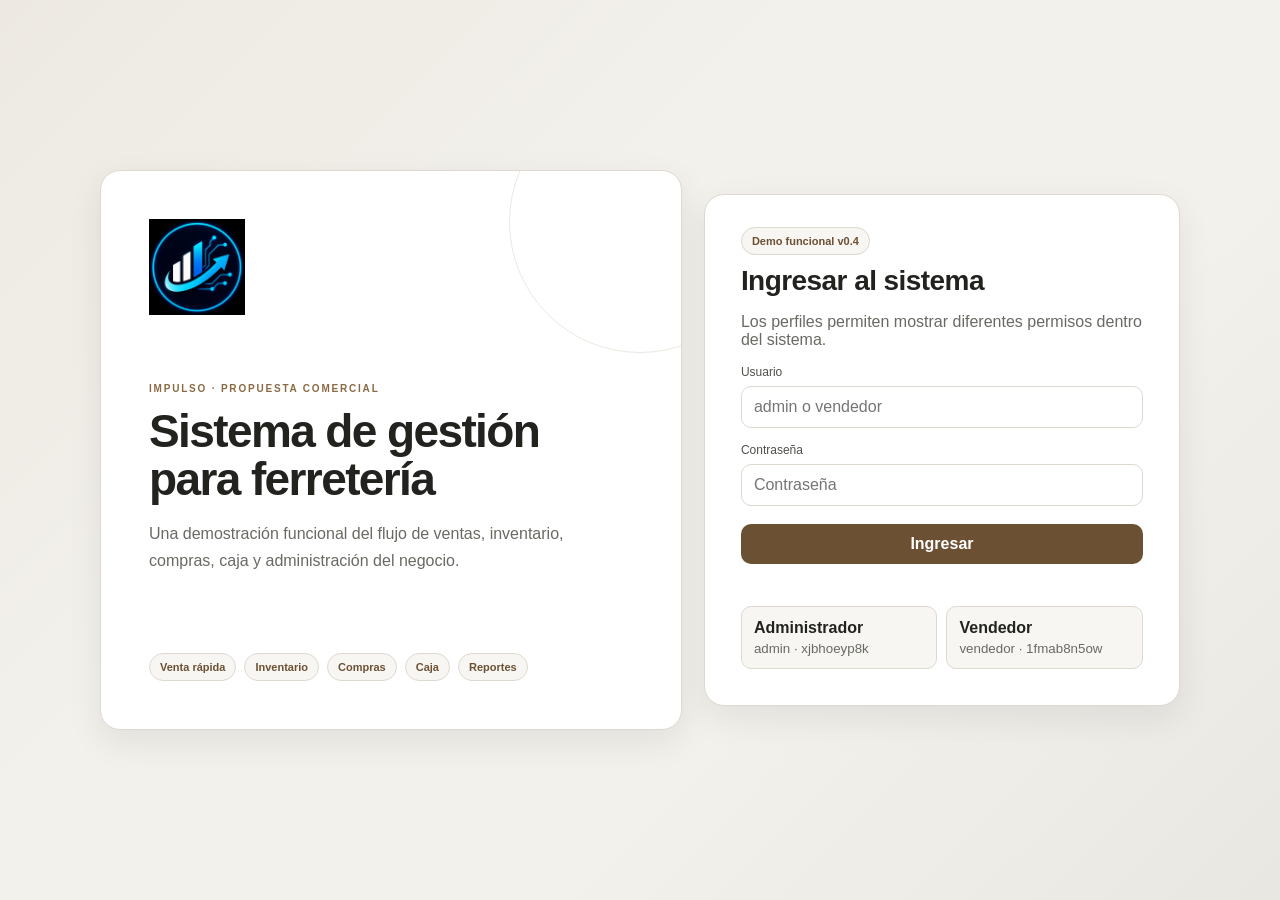
==== commit f43ad58e: "feat: agrega escaner de codigos de barras y diseno responsive Escaner con la camara del dispositivo " ====
--- a/index.html
+++ b/index.html
@@ -38,19 +38,21 @@
       </form>
 
       <div class="demo-users">
-        <button type="button" class="demo-user" data-user="admin" data-pass="admin123">
-          <b>Administrador</b><small>admin · admin123</small>
-        </button>
-        <button type="button" class="demo-user" data-user="vendedor" data-pass="vendedor123">
-          <b>Vendedor</b><small>vendedor · vendedor123</small>
-        </button>
+<button type="button" class="demo-user" data-user="admin" data-pass="xjbhoeyp8k">
+  <b>Administrador</b><small>admin · xjbhoeyp8k</small>
+</button>
+<button type="button" class="demo-user" data-user="vendedor" data-pass="1fmab8n5ow">
+  <b>Vendedor</b><small>vendedor · 1fmab8n5ow</small>
+</button>
       </div>
     </div>
   </div>
 </section>
 
 <section id="appView" class="app-view hidden">
-  <aside class="sidebar">
+  <div id="menuOverlay" class="menu-overlay" hidden></div>
+  <aside class="sidebar" id="sidebar">
+    <button id="menuClose" class="icon-btn sidebar-close" type="button" aria-label="Cerrar menú">×</button>
     <div class="sidebar-brand">
       <img src="assets/logo-impulso.png" alt="Impulso">
       <div><strong>IMPULSO</strong><small>Ferretería</small></div>
@@ -114,6 +116,7 @@
 
   <main class="main">
     <header class="topbar">
+      <button id="menuToggle" class="icon-btn menu-toggle" type="button" aria-label="Abrir menú" aria-expanded="false">☰</button>
       <div>
         <span class="eyebrow">FERRETERÍA · SISTEMA DE GESTIÓN</span>
         <h2 id="pageTitle">Ventas</h2>
@@ -441,7 +444,8 @@
       <button id="closeSaleBtn" type="button" class="icon-btn" aria-label="Cerrar nueva venta">×</button>
     </div>
     <div class="sale-dialog-body">
-      <div class="sale-block-head"><div><h4>Productos</h4><p>Agregá los artículos necesarios a la misma operación.</p></div><button id="showProductPicker" type="button" class="btn secondary small" aria-expanded="true">Agregar producto</button></div>
+      <div class="sale-block-head"><div><h4>Productos</h4><p>Agregá los artículos necesarios a la misma operación.</p></div><div class="sale-head-actions"><button id="scanProductBtn" type="button" class="btn primary small">Escanear y agregar</button><button id="scanCodeOnlyBtn" type="button" class="btn secondary small">Solo leer código</button><button id="showProductPicker" type="button" class="btn secondary small" aria-expanded="true">Agregar producto</button></div></div>
+      <div id="lastScannedBox" class="last-scanned hidden"><span>Último código leído</span><b id="lastScannedCode">—</b></div>
       <div id="saleProductPicker" class="sale-picker">
         <div class="sales-search-row">
           <input id="posSearch" class="pos-search" placeholder="Buscar por código o nombre..." aria-label="Buscar producto" autocomplete="off">
@@ -495,6 +499,62 @@
   </div>
 </div>
 
+<!-- ESCANER DE CODIGOS DE BARRAS -->
+<div id="scanner" class="scanner hidden">
+  <div class="scanner-card">
+    <div class="scanner-head">
+      <div><span class="eyebrow">IMPULSO · LECTURA</span><h3 id="scanTitle">Escanear código</h3></div>
+      <div class="scanner-head-actions">
+        <button type="button" class="btn light small" onclick="switchScanCamera()">Cambiar cámara</button>
+        <button id="closeScanner" type="button" class="icon-btn" aria-label="Cerrar escaner">×</button>
+      </div>
+    </div>
+    <div class="scanner-stage">
+      <video id="scanVideo" playsinline muted></video>
+      <div id="scanBox" class="scan-box" aria-hidden="true"><span class="scan-box-hint">dentro del cuadro</span></div>
+    </div>
+    <p id="scanMessage" class="scan-message"></p>
+    <p id="scanDebug" class="scan-debug"></p>
+    <p id="scanError" class="scanner-error hidden"></p>
+    <div class="scan-controls">
+      <label>Ancho del cuadro
+        <input id="scanBoxW" type="range" min="15" max="100" value="72" oninput="setScanBox('w',this.value)">
+      </label>
+      <label>Alto del cuadro
+        <input id="scanBoxH" type="range" min="15" max="100" value="72" oninput="setScanBox('h',this.value)">
+      </label>
+      <label>Izquierda / Derecha
+        <input id="scanBoxX" type="range" min="5" max="95" value="50" oninput="setScanBox('cx',this.value)">
+      </label>
+      <label>Arriba / Abajo
+        <input id="scanBoxY" type="range" min="5" max="95" value="50" oninput="setScanBox('cy',this.value)">
+      </label>
+    </div>
+    <div class="scan-actions">
+      <button id="freeScanToggle" type="button" class="btn light small" onclick="toggleFreeScan(this.classList.contains('on')?false:true)">Escaneo libre</button>
+      <button type="button" class="btn light small" onclick="resetScanBox()">Recuadro por defecto</button>
+    </div>
+    <details class="scan-history">
+      <summary>Lecturas de esta sesión</summary>
+      <div class="table-wrap">
+        <table>
+          <thead><tr><th>Código</th><th>Formato</th><th>Pasada</th><th>Recuadro</th><th>Tiempo</th><th>Intentos</th></tr></thead>
+          <tbody id="scanReadHistory"></tbody>
+        </table>
+      </div>
+    </details>
+    <p class="scan-hint">El escáner lee <b>solo dentro del cuadro</b> y gira la imagen para tomar los códigos verticales. Acercá el producto hasta que el código entre completo en el cuadro.</p>
+  </div>
+</div>
+
+<!-- Datos del ultimo escaneo, para precargar el alta de un producto desconocido -->
+<div class="visually-hidden" aria-hidden="true">
+  <input id="newFromBarcodeName" type="text" tabindex="-1">
+  <input id="newFromBarcodePrice" type="number" tabindex="-1">
+</div>
+
+<script src="assets/vendor/zxing.min.js"></script>
 <script src="app.js"></script>
+<script src="scanner.js"></script>
 </body>
 </html>
--- a/styles.css
+++ b/styles.css
@@ -104,7 +104,7 @@
 .report-filters input{margin-top:6px}
 @media(max-width:780px){.purchase-head{display:none}.purchase-line{grid-template-columns:1fr 1fr;padding:10px;border:1px solid var(--line);border-radius:10px}.purchase-line select{grid-column:1/-1}.purchase-line strong{text-align:left}.top-actions{flex-wrap:wrap}.topbar{flex-wrap:wrap}.topbar .status{display:none}.kiosk-card{padding:16px}}
 
-/* Ventas: historial en pantalla y operación completa en modal */
+/* Ventas: historial en pantalla y operaciÃƒÂ³n completa en modal */
 #saleModal{z-index:32}#modal{z-index:36}
 .sale-dialog{width:min(85vw,1160px);max-height:92vh;display:flex;flex-direction:column;background:#fff;border:1px solid var(--line);border-radius:16px;box-shadow:var(--shadow);overflow:hidden}
 .sale-dialog-head,.sale-dialog-footer{flex:none;background:#fff;display:flex;justify-content:space-between;align-items:center;gap:12px;padding:16px 22px}
@@ -135,3 +135,233 @@
 .sale-products-cell{max-width:185px}.sale-products-cell small{display:block;max-width:185px;white-space:nowrap;overflow:hidden;text-overflow:ellipsis;margin-top:4px}
 .sale-dialog-body #saleError{margin:9px 0 0;text-align:right;min-height:0}
 @media(max-width:780px){.sale-dialog{width:100%;max-height:95vh}.sale-dialog-body{padding:14px}.sale-dialog-head,.sale-dialog-footer{padding:12px 14px}.sales-search-row{grid-template-columns:1fr}.product-result{grid-template-columns:minmax(0,1fr) auto}.product-result button{grid-column:1/-1}.sale-adjust-controls,.mixed-fields{grid-template-columns:1fr}.sale-dialog-footer{display:grid;grid-template-columns:1fr 1fr}.sale-dialog-footer .btn.primary{grid-column:1/-1;grid-row:1}.sale-summary{max-width:none}}
+
+/* ---- ESCANER DE CODIGOS DE BARRAS ---- */
+.visually-hidden{position:absolute;width:1px;height:1px;padding:0;margin:-1px;overflow:hidden;clip:rect(0 0 0 0);white-space:nowrap;border:0}
+.sale-head-actions{display:flex;gap:8px;flex-wrap:wrap}
+.barcode-field .barcode-row{display:flex;gap:8px;align-items:center}
+.barcode-field .barcode-row input{flex:1 1 auto;min-width:0}
+.barcode-field .btn{flex:0 0 auto;white-space:nowrap}
+.scanner{position:fixed;inset:0;z-index:120;display:grid;place-items:center;padding:18px;background:rgba(20,20,18,.82);backdrop-filter:blur(3px)}
+.scanner-card{width:min(560px,100%);background:var(--surface);border-radius:var(--radius);box-shadow:var(--shadow);overflow:hidden;display:flex;flex-direction:column;max-height:94vh}
+.scanner-head{display:flex;align-items:center;justify-content:space-between;gap:12px;padding:16px 18px;border-bottom:1px solid var(--line)}
+.scanner-head h3{margin:2px 0 0;font-size:19px}
+.scanner-head-actions{display:flex;align-items:center;gap:8px}
+.scanner-stage{position:relative;background:#101110;aspect-ratio:4/3;display:grid;place-items:center;overflow:hidden}
+.scanner-stage video{width:100%;height:100%;object-fit:cover;display:block}
+.scan-message{margin:0;padding:12px 18px;font-size:14px;color:var(--text-soft);min-height:20px}
+.scan-message.good{color:var(--success);font-weight:600;font-variant-numeric:tabular-nums;letter-spacing:.04em}
+.scan-message.bad{color:var(--danger)}
+.scanner-error{margin:0;padding:12px 18px;font-size:14px;color:var(--danger);background:#f6eceb}
+.scan-hint{margin:0;padding:10px 18px;font-size:12px;color:var(--text-soft);background:var(--surface-soft);border-top:1px solid var(--line)}
+@media(max-width:780px){.scanner{padding:0}.scanner-card{max-height:100vh;height:100%;border-radius:0;width:100%}.scanner-stage{flex:1 1 auto;aspect-ratio:auto}.barcode-field .barcode-row{flex-wrap:wrap}}
+
+/* Boton de escaneo: visible y grande en pantalla chica */
+.scan-btn{flex:0 0 auto;white-space:nowrap;background:#1f2a24;color:#fff;border:1px solid #1f2a24;font-weight:600;display:inline-flex;align-items:center;gap:7px;padding:11px 15px}
+.scan-btn:hover{background:#2c3b32}
+.barcode-field .barcode-row input{font-variant-numeric:tabular-nums;letter-spacing:.06em}
+.barcode-field label{font-weight:600}
+.last-scanned{display:flex;align-items:center;gap:10px;margin:10px 0;padding:9px 13px;border-radius:10px;background:#e9dfd1;border:1px dashed var(--accent);font-size:13px;color:var(--text-soft);flex-wrap:wrap}
+.last-scanned b{font-size:16px;color:var(--text);font-variant-numeric:tabular-nums;letter-spacing:.08em}
+@media(max-width:780px){.barcode-field .barcode-row{flex-direction:column;align-items:stretch}.scan-btn{width:100%;justify-content:center;padding:13px;font-size:15px}.sale-head-actions{width:100%}.sale-head-actions .btn{flex:1 1 auto;justify-content:center}}
+.scan-controls{display:grid;grid-template-columns:1fr 1fr;gap:12px;padding:12px 18px;border-top:1px solid var(--line);background:var(--surface-soft)}
+.scan-controls label{display:flex;flex-direction:column;gap:6px;font-size:12px;color:var(--text-soft)}
+.scan-controls input[type=range]{width:100%;accent-color:var(--accent)}
+@media(max-width:780px){.scan-controls{grid-template-columns:1fr}}
+.scan-debug{margin:0;padding:6px 18px;font-size:11px;font-family:ui-monospace,Consolas,monospace;color:var(--text-soft);background:var(--surface-soft);border-top:1px dashed var(--line);word-break:break-all}
+
+/* ---- RECUADRO DE LECTURA ----
+ * Pintado por JS desde scanBox (scanBox.paintBox), que es la misma fuente que
+ * calcula el recorte. No hay valor de posicion en el CSS a proposito: si
+ * estuviera aca, el div y el recorte podrian desincronizarse.
+ */
+.scan-box{position:absolute;border:2px solid #d84b3f;border-radius:10px;box-shadow:0 0 0 100vmax rgba(10,10,10,.34);pointer-events:none;display:flex;align-items:flex-end;justify-content:center;transition:left .12s ease,top .12s ease,width .12s ease,height .12s ease}
+.scan-box::before,.scan-box::after{content:"";position:absolute;background:#d84b3f}
+.scan-box::before{left:6%;right:6%;top:50%;height:2px;box-shadow:0 0 8px rgba(216,75,63,.9)}
+.scan-box::after{top:6%;bottom:6%;left:50%;width:2px;box-shadow:0 0 8px rgba(216,75,63,.9)}
+.scan-box-hint{font-size:11px;color:#fff;background:rgba(216,75,63,.9);padding:3px 9px;border-radius:8px;margin-bottom:8px;text-transform:uppercase;letter-spacing:.06em}
+.scan-actions{display:flex;gap:8px;padding:10px 18px;background:var(--surface-soft);border-top:1px solid var(--line);flex-wrap:wrap}
+.scan-actions .btn.on{background:var(--accent);color:#fff;border-color:var(--accent)}
+.scan-history{padding:0 18px 12px;background:var(--surface-soft);border-top:1px solid var(--line)}
+.scan-history summary{cursor:pointer;padding:10px 0;font-size:12px;color:var(--text-soft)}
+.scan-history table{font-size:11px}
+.scan-history th,.scan-history td{padding:5px 7px}
+@media(max-width:780px){.scan-controls{grid-template-columns:1fr 1fr}.scan-box-hint{display:none}}
+
+/* ================================================================
+   RESPONSIVE
+   Agregado despues de las reglas originales, asi que gana por orden.
+   Tres cortes: 1180px (tablet), 900px (tablet vertical), 680px (telefono).
+   ================================================================ */
+.menu-toggle{display:none}
+.sidebar-close{display:none}
+.menu-overlay{position:fixed;inset:0;background:rgba(20,20,18,.5);z-index:39;backdrop-filter:blur(2px)}
+
+/* El navegador no debe dejar el body scrollear en horizontal por tablas anchas */
+html,body{max-width:100%;overflow-x:hidden}
+
+/* --- 1180px: menos columnas antes de llegar al corte del menu --- */
+@media(max-width:1180px){
+  .filters-4{grid-template-columns:1fr 1fr}
+  .report-grid{grid-template-columns:1fr}
+  .filters{grid-template-columns:1fr 1fr}
+  .checkout-total strong{font-size:25px}
+}
+
+/* --- 900px: tablet vertical --- */
+@media(max-width:900px){
+  .compact-4{grid-template-columns:repeat(2,1fr)}
+  .hero{flex-direction:column;align-items:flex-start;gap:14px}
+  .hero-actions{display:flex;flex-wrap:wrap;gap:8px}
+  .kiosk-time strong{font-size:46px}
+  .sale-dialog{width:96vw;max-height:94vh}
+  .sales-search-row{grid-template-columns:1fr}
+  .purchase-line{grid-template-columns:1fr 1fr;padding:10px;border:1px solid var(--line);border-radius:10px}
+  .purchase-head{display:none}
+  .purchase-line select{grid-column:1/-1}
+  .purchase-line strong{text-align:left}
+  .modal-card{max-height:92vh}
+}
+
+/* --- Menu lateral como cajon en pantallas chicas --- */
+@media(max-width:780px){
+  .menu-toggle{display:inline-flex;align-items:center;justify-content:center;flex:0 0 auto;width:40px;height:40px;font-size:17px;background:#fff}
+  .sidebar-close{display:inline-flex;align-items:center;justify-content:center;position:absolute;top:10px;right:10px;width:34px;height:34px;font-size:19px;background:#2a2b28;border-color:var(--line-dark);color:#e7e5df;z-index:2}
+  .app-view{grid-template-columns:1fr}
+  .sidebar{position:fixed;inset:0 auto 0 0;width:min(84vw,300px);height:100dvh;z-index:40;
+    transform:translateX(-102%);transition:transform .22s ease;box-shadow:0 0 40px rgba(0,0,0,.45);
+    padding-top:56px;overscroll-behavior:contain}
+  .app-view.menu-open .sidebar{transform:none}
+  .nav-menu{display:flex;flex-direction:column;gap:3px}
+  .nav-subitem{padding:10px 12px}
+  .topbar{padding:12px 14px;gap:10px;align-items:center;position:sticky;top:0}
+  .topbar .eyebrow{display:none}
+  .content{padding:14px 12px}
+  .sidebar-footer{margin-top:16px}
+}
+
+/* Cuando el menu esta abierto no dejamos scrollear el fondo */
+@media(max-width:780px){
+  body.menu-locked{overflow:hidden}
+}
+
+/* --- 680px: telefono --- */
+@media(max-width:680px){
+  .stats-grid,.compact-3,.compact-4,.grid-2,.filters,.filters-4,.role-boxes,.demo-users,.employee-buttons{grid-template-columns:1fr}
+  .filters,.filters-4{gap:8px}
+  .hero{padding:16px}
+  .stat-card{padding:12px}
+  .big-report{font-size:26px}
+  .kiosk-time strong{font-size:38px}
+  .kiosk-card{padding:16px}
+  .kiosk-head{grid-template-columns:42px 1fr 34px;gap:10px}
+  .kiosk-head img{width:42px;height:42px}
+  .fingerprint-area{flex-direction:column;align-items:flex-start;gap:10px}
+  .modal,.kiosk,.scanner{padding:0}
+  .modal-card,.kiosk-card{border-radius:0;max-height:100dvh;height:100dvh;width:100%;border:0}
+  .modal-form{padding:0 14px 20px}
+  .toast{left:12px;right:12px;bottom:12px;text-align:center}
+  .checkout-total strong{font-size:23px}
+  .section-toolbar{gap:10px}
+  .section-toolbar .btn{width:100%;justify-content:center}
+  .top-actions{width:100%}
+  .top-actions .btn{flex:1 1 auto;justify-content:center}
+  .action-row{gap:5px}
+  .table-btn{padding:6px 9px;font-size:11px}
+  .sale-dialog{width:100vw;max-height:100dvh;height:100dvh;border-radius:0}
+  .sale-dialog-footer{grid-template-columns:1fr}
+  .sale-dialog-footer .btn.primary{grid-column:span 1;grid-row:auto}
+  .scan-controls{grid-template-columns:1fr}
+  .scan-history{font-size:10px}
+}
+
+/* --- 420px: telefono chico --- */
+@media(max-width:420px){
+  .content{padding:12px 10px}
+  .stats-grid{gap:9px}
+  .stat-card strong{font-size:22px}
+  .empty-state{padding:20px 12px}
+  .kiosk-time strong{font-size:32px}
+  .sale-dialog-footer .btn{padding:11px 10px;font-size:12px}
+}
+
+/* Respetar la preferencia de menos animacion */
+@media(prefers-reduced-motion:reduce){
+  *,*::before,*::after{animation-duration:.01ms !important;transition-duration:.01ms !important;scroll-behavior:auto !important}
+}
+
+/* Punteros gruesos: mas area tactil */
+@media(pointer:coarse){
+  .btn{min-height:44px}
+  .table-btn{min-height:38px}
+  .nav-item,.nav-subitem,.nav-group-toggle{min-height:46px}
+  input,select,textarea{font-size:16px}
+}
+
+/* --- Pista de scroll horizontal ---
+   Las tablas anchas (hasta 11 columnas) necesitan scroll lateral en el celular.
+   El borde sombreado deja claro que hay mas contenido a la derecha. */
+@media(max-width:780px){
+  .table-wrap{
+    position:relative;
+    background:
+      linear-gradient(to right,var(--surface) 30%,rgba(255,255,255,0)) left/26px 100% no-repeat local,
+      linear-gradient(to left,var(--surface) 30%,rgba(255,255,255,0)) right/26px 100% no-repeat local,
+      radial-gradient(farthest-side at 0 50%,rgba(0,0,0,.16),rgba(0,0,0,0)) left/11px 100% no-repeat scroll,
+      radial-gradient(farthest-side at 100% 50%,rgba(0,0,0,.16),rgba(0,0,0,0)) right/11px 100% no-repeat scroll;
+  }
+  /* Primera columna pegada al borde: se lee el nombre aunque el scroll este al final */
+  .table-wrap table tbody td:first-child,
+  .table-wrap table thead th:first-child{
+    position:sticky;left:0;z-index:1;
+    background:var(--surface);
+    box-shadow:1px 0 0 var(--line);
+  }
+  .table-wrap table thead th:first-child{z-index:2;background:var(--surface-soft)}
+  .table-wrap th,.table-wrap td{padding:9px 10px}
+  /* Hint arriba de la tabla, solo en movil */
+  .table-wrap::before{
+    content:"Deslizá para ver más columnas";
+    display:block;position:sticky;left:0;
+    font-size:10px;color:var(--text-soft);text-align:center;
+    padding:6px 0 2px;background:var(--surface);
+  }
+}
+
+/* --- Login en telefono: el padding de escritorio (48px/36px) se come el ancho --- */
+@media(max-width:680px){
+  .login-view{padding:0;align-items:stretch}
+  .login-layout{width:100%;gap:0;grid-template-columns:1fr}
+  .brand-panel{padding:22px 18px;min-height:auto;border-radius:0}
+  .brand-panel h1{font-size:26px;line-height:1.2}
+  .brand-panel p{font-size:13px;margin:8px 0 12px}
+  .brand-panel img{width:52px;height:52px}
+  .brand-panel .pill-list{gap:6px}
+  .login-card{padding:20px 16px;border-radius:0;box-shadow:none;border:0;align-self:stretch}
+  .login-card h2{font-size:20px}
+  .demo-users{grid-template-columns:1fr}
+  .login-card .btn.full{width:100%}
+}
+@media(max-width:420px){
+  .brand-panel{padding:18px 14px}
+  .brand-panel h1{font-size:22px}
+  .brand-panel p{font-size:12px}
+  .login-card{padding:18px 14px}
+}
+
+/* Los inputs no deben provocar zoom en iOS: 16px minimo (ya en pointer:coarse) */
+input,select,textarea{font-size:16px}
+@media(min-width:781px){input,select,textarea{font-size:inherit}}
+
+/* Nada de desbordes horizontales por elementos anchos */
+img,svg,video,canvas{max-width:100%}
+.hero,.panel,.stat-card{min-width:0}
+.grid-2>*,.stats-grid>*,.filters>*{min-width:0}
+
+/* Login: el texto se pegaba al borde derecho en 360-390px */
+@media(max-width:680px){
+  .login-card,.brand-panel{overflow-wrap:break-word;word-break:normal}
+  .login-card p,.brand-panel p{max-width:100%}
+  .login-card .btn.full{min-width:0}
+  .brand-panel .pill-list{display:flex;flex-wrap:wrap}
+}
